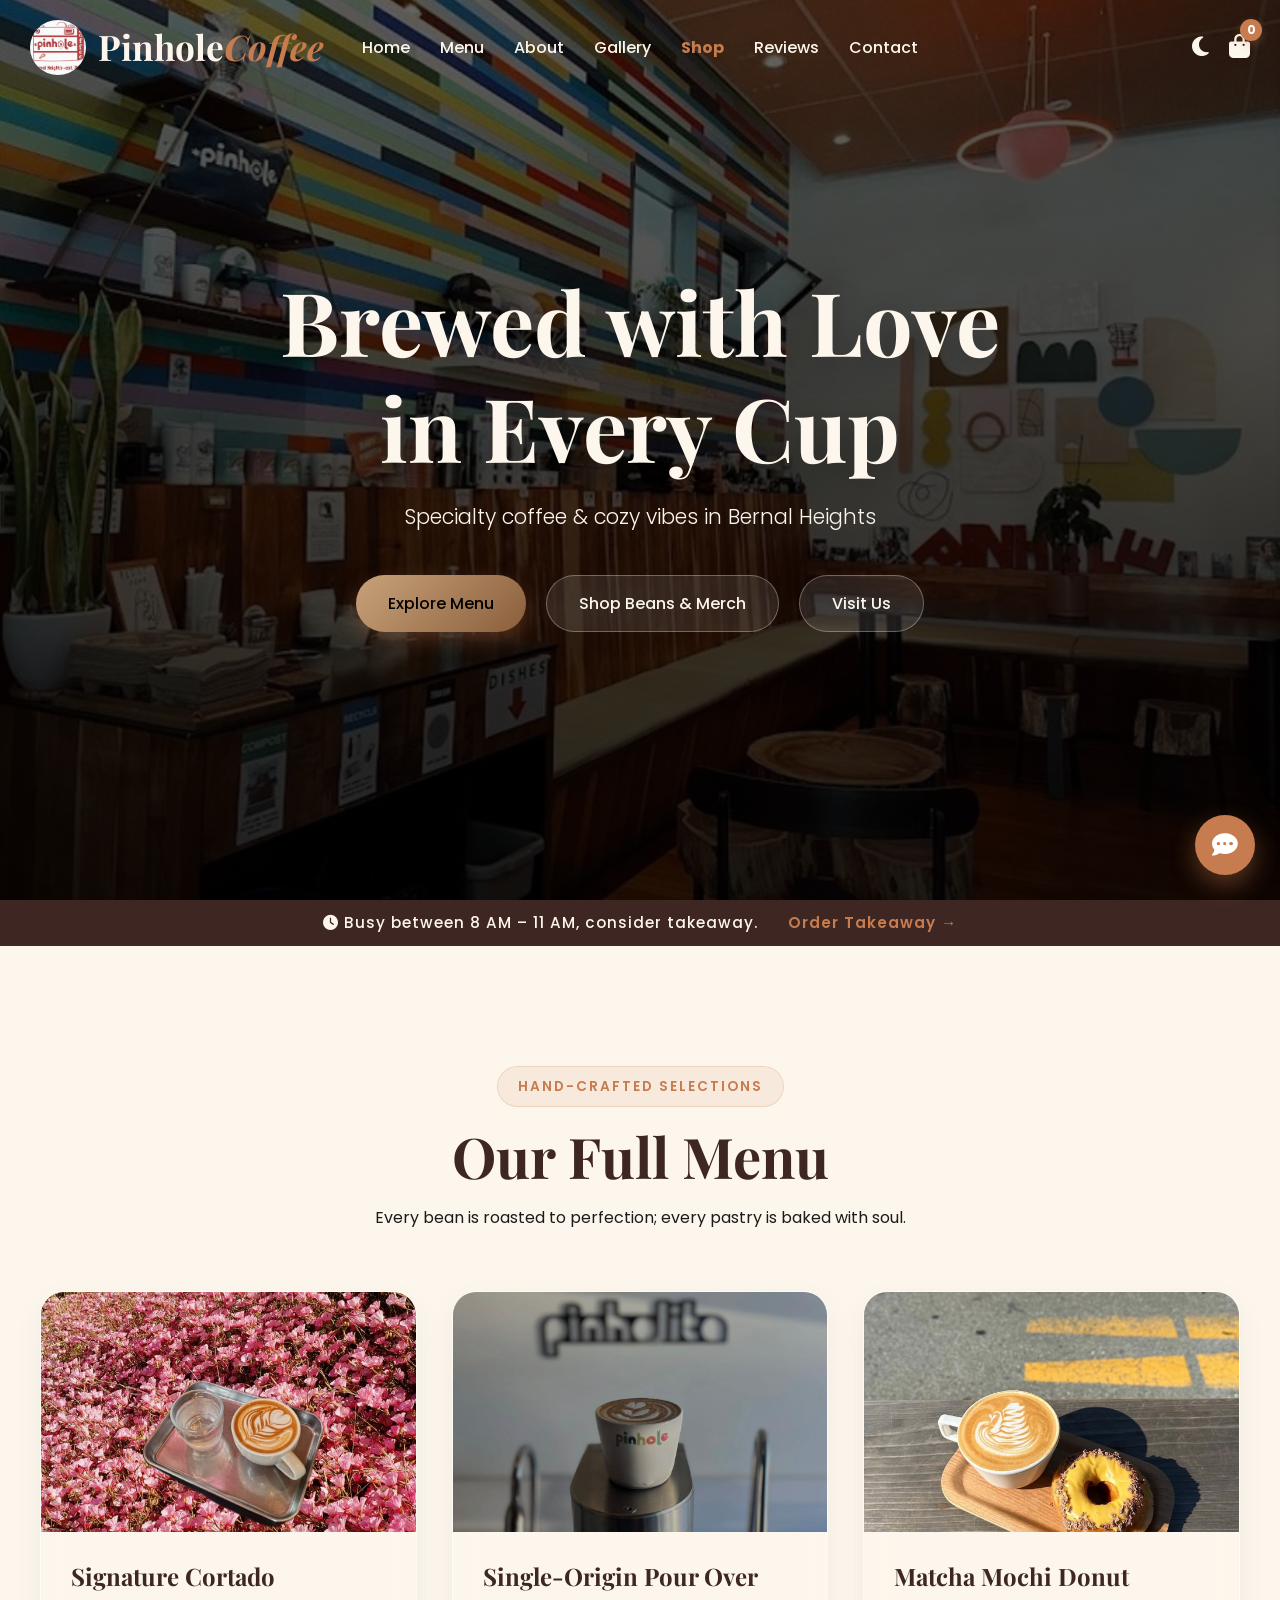
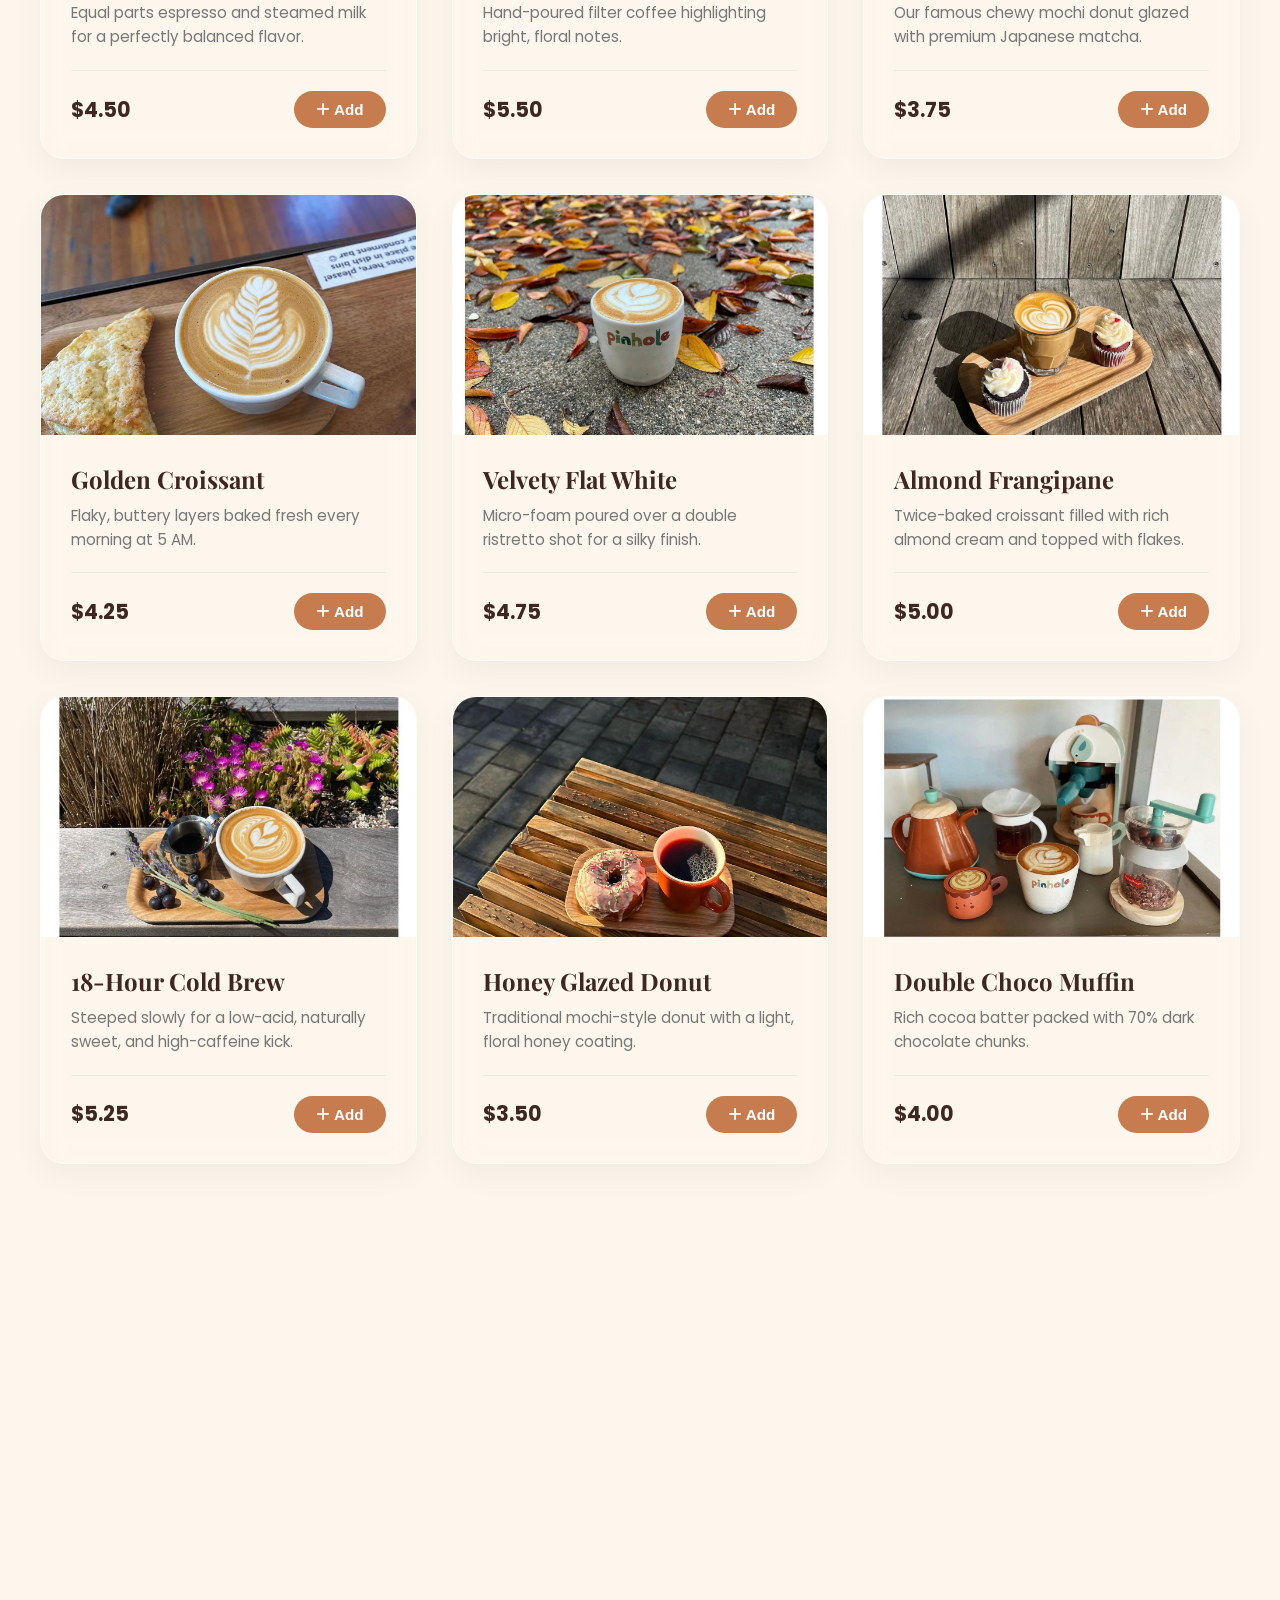
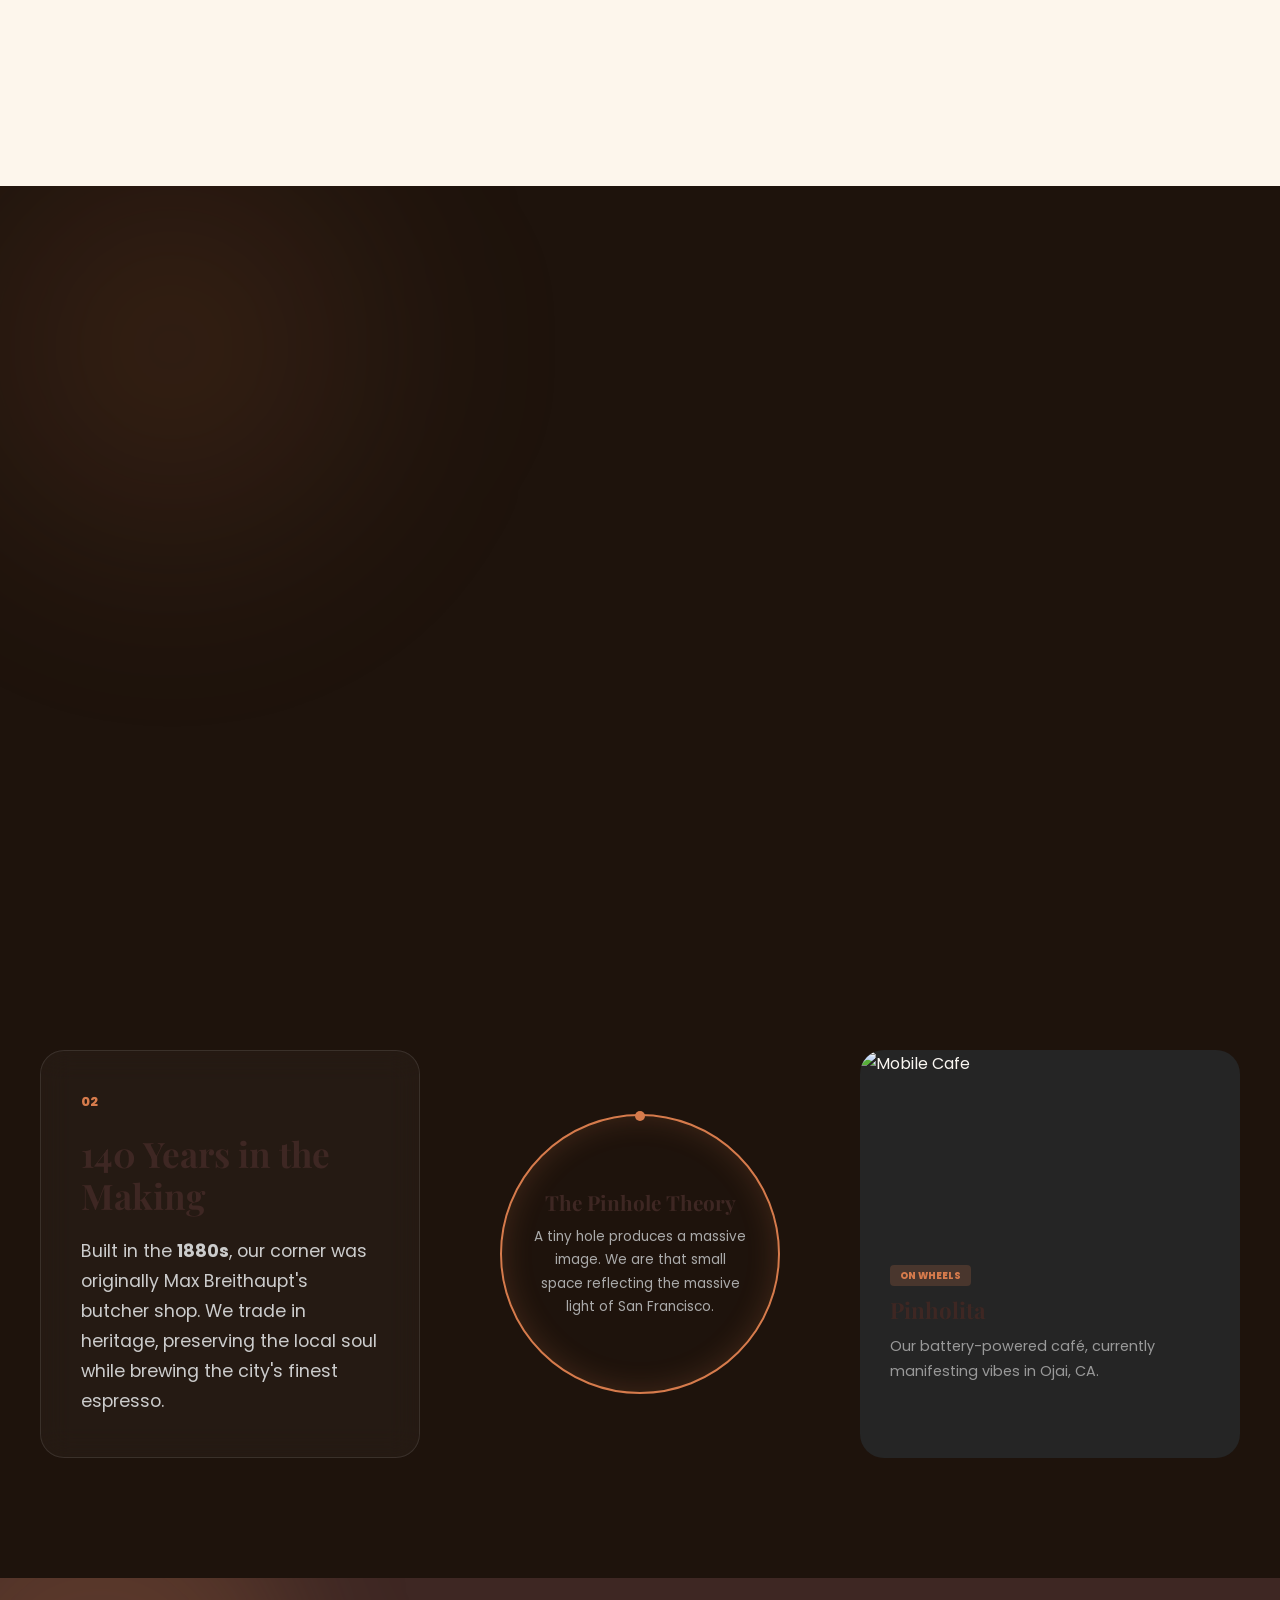
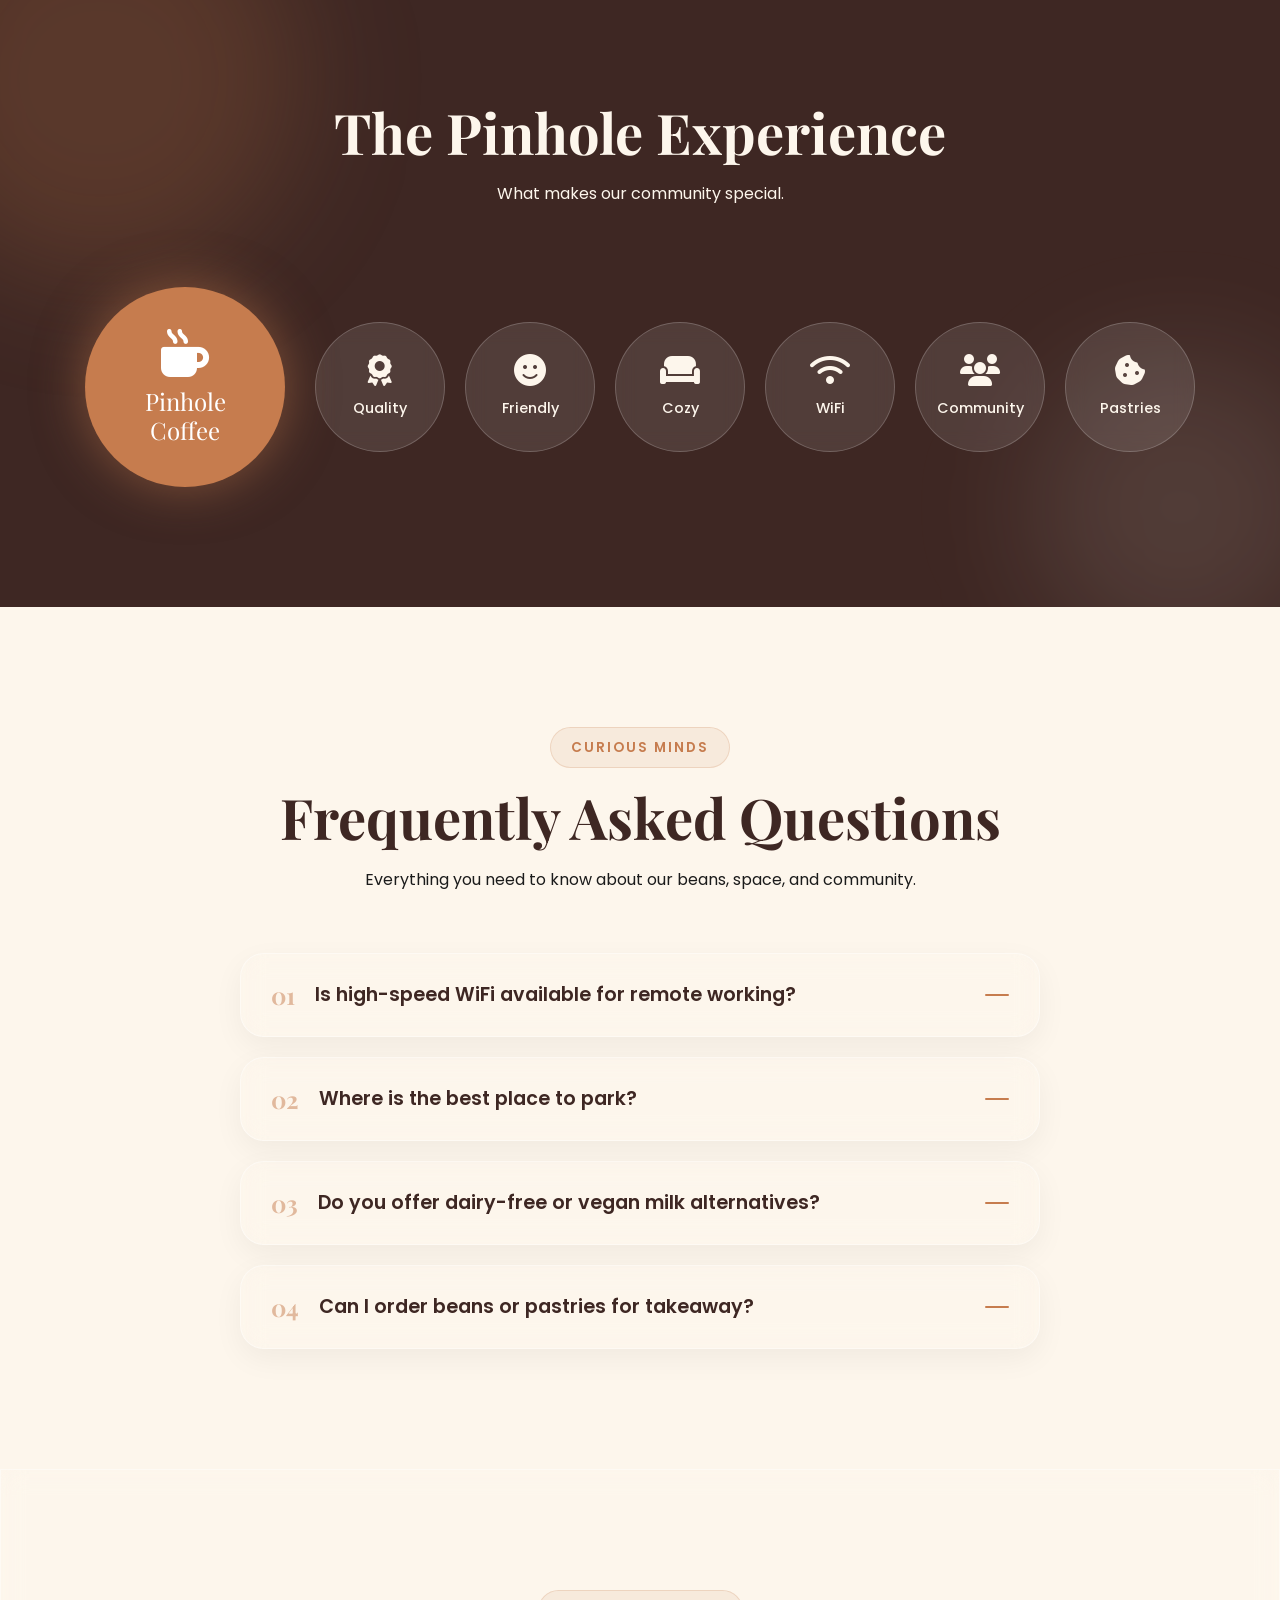
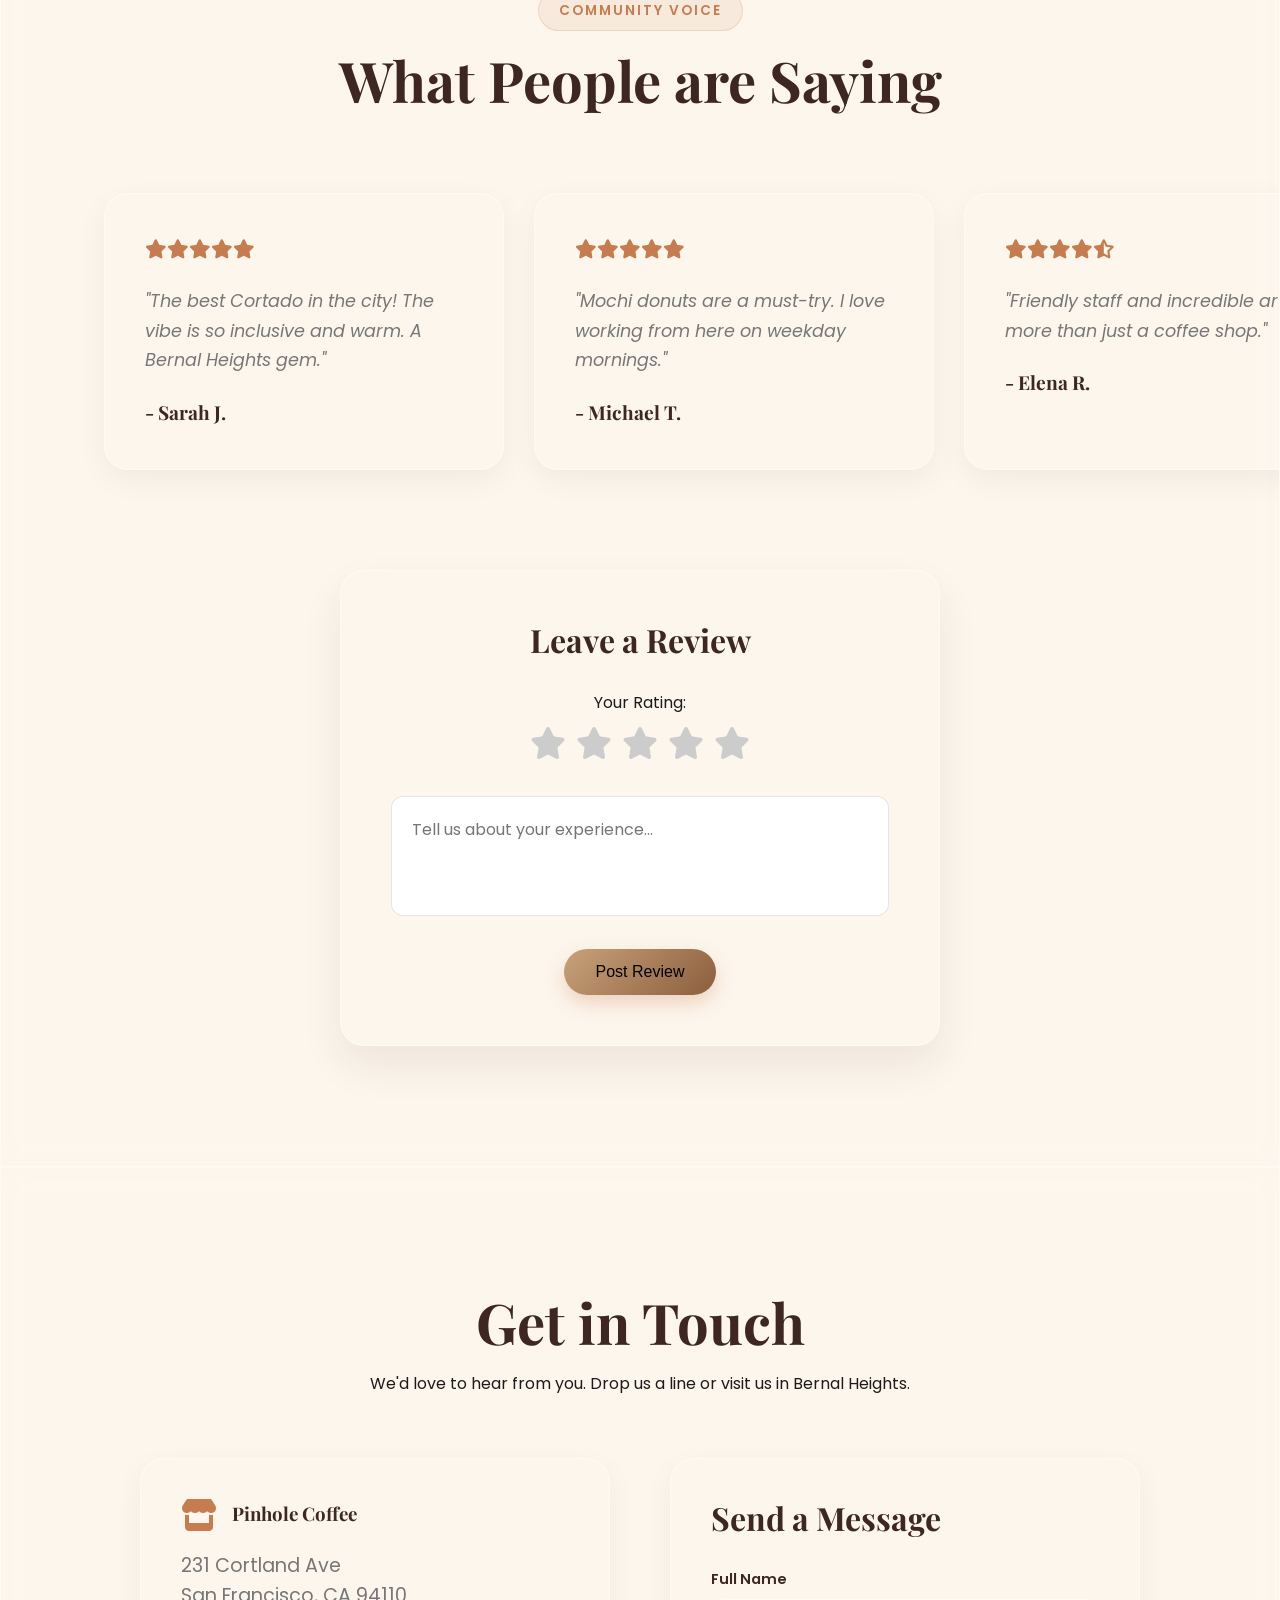
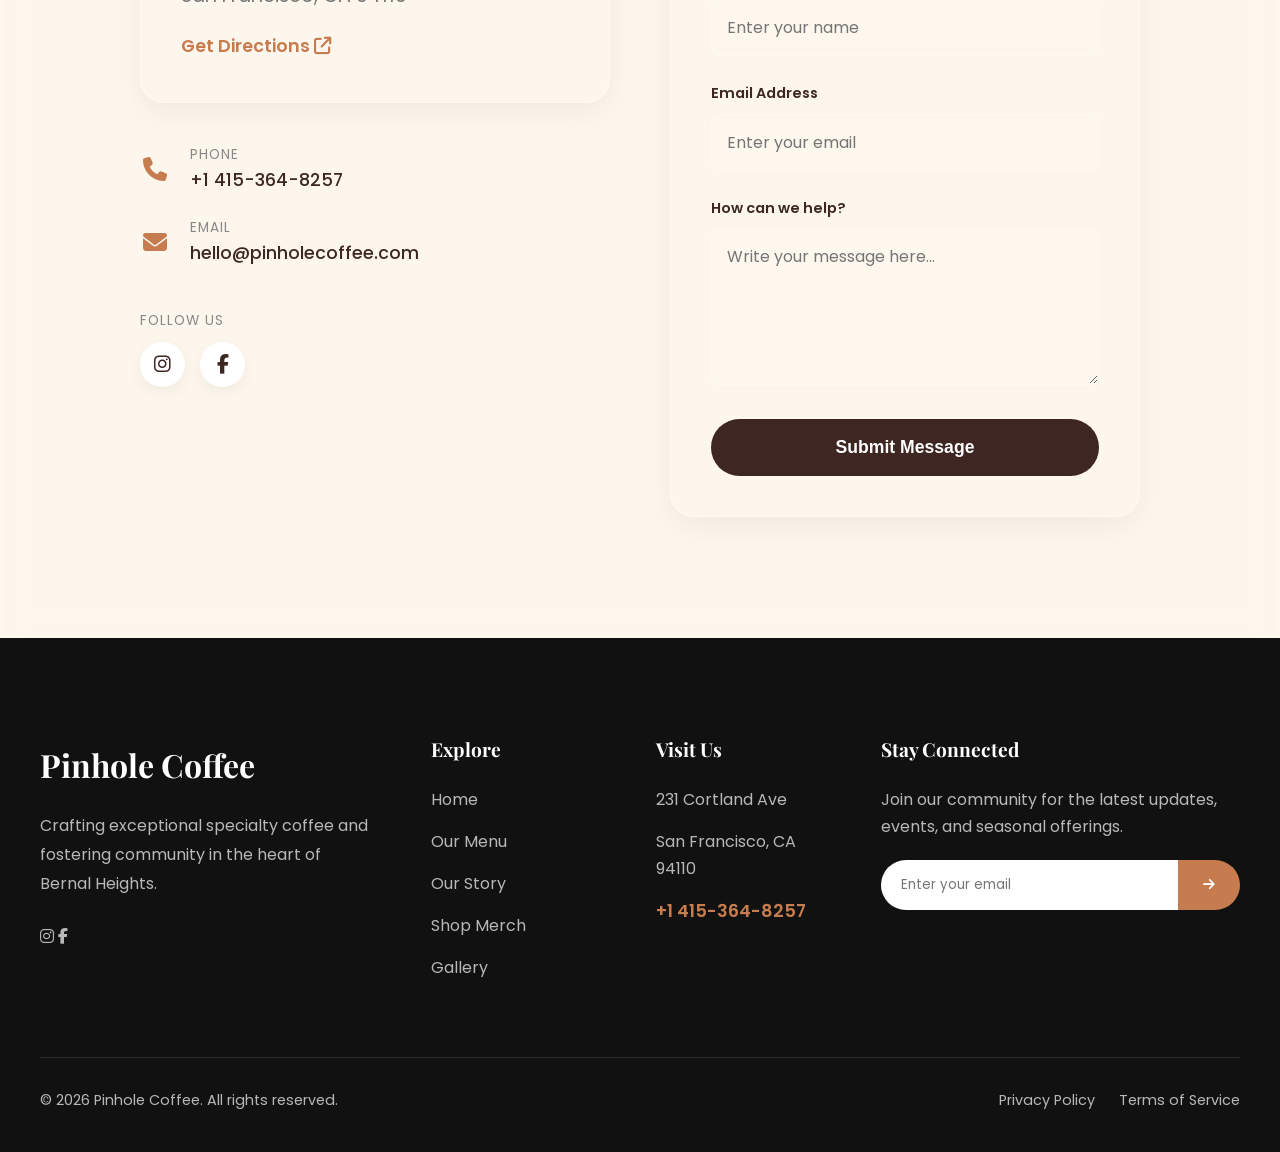
==== index.html @ 97d08556 "first commit" ====
<!DOCTYPE html>
<html lang="en">
<head>
    <meta charset="UTF-8">
    <meta name="viewport" content="width=device-width, initial-scale=1.0">
    <title>Pinhole Coffee | Premium Café Experience</title>
    <link rel="icon" type="image/png" href="images/logo.png">
    <head>
    <link rel="icon" type="image/jpeg" href="images/logo.jpeg">

    <link rel="apple-touch-icon" href="images/logo.jpeg">

    <link rel="icon" type="image/jpeg" sizes="32x32" href="images/logo.jpeg">
</head>
    
    <link href="https://fonts.googleapis.com/css2?family=Playfair+Display:wght@400;600;700&family=Poppins:wght@300;400;500;600&display=swap" rel="stylesheet">
    <link rel="stylesheet" href="https://cdnjs.cloudflare.com/ajax/libs/font-awesome/6.4.0/css/all.min.css">
    <link rel="stylesheet" href="style.css">
</head>
<body>

    <div id="cart-sidebar" class="cart-sidebar">
        <div class="cart-header">
            <h3>Your Order</h3>
            <button id="close-cart"><i class="fa-solid fa-xmark"></i></button>
        </div>
        <div id="cart-items" class="cart-items-container">
            <p class="empty-msg">Your bag is empty.</p>
        </div>
        <div class="cart-footer">
            <div class="cart-total">
                <span>Total:</span>
                <span id="cart-total-amount">$0.00</span>
            </div>
            <button class="btn btn-primary w-100">Checkout Now</button>
        </div>
    </div>
    <div id="cart-overlay" class="cart-overlay"></div>

    <header id="navbar">
        <div class="nav-container">
            <a href="index.html" class="logo">
                <img src="images/logo.jpeg"  class="nav-logo-img">
                Pinhole<span>Coffee</span>
            </a>
            
            <div class="nav-right">
                <nav class="nav-links">
    <a href="#home">Home</a>
    <a href="#menu">Menu</a>
    <a href="#about">About</a>
    <a href="gallery.html">Gallery</a>
    <a href="shop.html" style="color: var(--orange); font-weight: 700;">Shop</a> 
    <a href="#reviews">Reviews</a> 
    <a href="#contact">Contact</a>
</nav>
                <div class="nav-right">
                <button id="theme-toggle" class="theme-toggle" aria-label="Toggle Dark Mode">
                    <i class="fa-solid fa-moon"></i>
                </button>

                <div class="cart-wrapper" id="cart-trigger">
                    <i class="fa-solid fa-bag-shopping"></i>
                    <span class="cart-count">0</span>
                </div>

                <div class="hamburger">
                    <span></span><span></span><span></span>
                </div>
            </div>
        </div>
    </header>

    <section id="home" class="hero">
        <div class="hero-slideshow">
            <div class="hero-slide" style="background-image: url('images/interior\ 2.jpeg');"></div>
            <div class="hero-slide" style="background-image: url('images/interior\ 4.jpeg');"></div>
            <div class="hero-slide" style="background-image: url('images/interior\ 5.jpeg');"></div>
            
        </div>

        <div class="hero-overlay"></div>
        
        <div class="hero-content reveal">
            <h1>Brewed with Love in Every Cup</h1>
            <p>Specialty coffee & cozy vibes in Bernal Heights</p>
            <div class="hero-btns">
                <a href="#menu" class="btn btn-primary">Explore Menu</a>
                <a href="shop.html" class="btn btn-secondary">Shop Beans & Merch</a>
                <a href="#contact" class="btn btn-secondary">Visit Us</a>
            </div>
        </div>
    </section>

    <div class="peak-banner reveal">
        <p><i class="fa-solid fa-clock"></i> Busy between 8 AM – 11 AM, consider takeaway.</p>
        <a href="#contact" class="btn-text">Order Takeaway →</a>
    </div>

  <section id="menu" class="premium-menu-section bg-cream">
    <div class="container">
        
        <div class="menu-header reveal">
            <span class="menu-badge">Hand-Crafted Selections</span>
            <h2>Our Full Menu</h2>
            <p>Every bean is roasted to perfection; every pastry is baked with soul.</p>
        </div>

        <div class="menu-grid">
            
            <div class="menu-card reveal delay-1">
                <div class="menu-img-box">
                    <img src="images/coffee 1.jpeg" alt="Signature Cortado">
                </div>
                <div class="menu-card-content">
                    <div class="menu-info">
                        <h3>Signature Cortado</h3>
                        <p>Equal parts espresso and steamed milk for a perfectly balanced flavor.</p>
                    </div>
                    <div class="menu-action-row">
                        <span class="menu-price">$4.50</span>
                        <button class="btn-add-cart" onclick="updateCartCount()">
                            <i class="fa-solid fa-plus"></i> Add
                        </button>
                    </div>
                </div>
            </div>

            <div class="menu-card reveal delay-2">
                <div class="menu-img-box">
                    <img src="images/coffee 2.jpeg" alt="Pour Over">
                </div>
                <div class="menu-card-content">
                    <div class="menu-info">
                        <h3>Single-Origin Pour Over</h3>
                        <p>Hand-poured filter coffee highlighting bright, floral notes.</p>
                    </div>
                    <div class="menu-action-row">
                        <span class="menu-price">$5.50</span>
                        <button class="btn-add-cart" onclick="updateCartCount()">
                            <i class="fa-solid fa-plus"></i> Add
                        </button>
                    </div>
                </div>
            </div>

            <div class="menu-card reveal delay-3">
                <div class="menu-img-box">
                    <img src="images/donut 1.jpeg" alt="Matcha Mochi Donut">
                </div>
                <div class="menu-card-content">
                    <div class="menu-info">
                        <h3>Matcha Mochi Donut</h3>
                        <p>Our famous chewy mochi donut glazed with premium Japanese matcha.</p>
                    </div>
                    <div class="menu-action-row">
                        <span class="menu-price">$3.75</span>
                        <button class="btn-add-cart" onclick="updateCartCount()">
                            <i class="fa-solid fa-plus"></i> Add
                        </button>
                    </div>
                </div>
            </div>

            <div class="menu-card reveal delay-4">
                <div class="menu-img-box">
                    <img src="images/pestry 1.jpeg" alt="Butter Croissant">
                </div>
                <div class="menu-card-content">
                    <div class="menu-info">
                        <h3>Golden Croissant</h3>
                        <p>Flaky, buttery layers baked fresh every morning at 5 AM.</p>
                    </div>
                    <div class="menu-action-row">
                        <span class="menu-price">$4.25</span>
                        <button class="btn-add-cart" onclick="updateCartCount()">
                            <i class="fa-solid fa-plus"></i> Add
                        </button>
                    </div>
                </div>
            </div>

            <div class="menu-card reveal">
                <div class="menu-img-box">
                    <img src="images/coffee 4.jpeg" alt="Flat White">
                </div>
                <div class="menu-card-content">
                    <div class="menu-info">
                        <h3>Velvety Flat White</h3>
                        <p>Micro-foam poured over a double ristretto shot for a silky finish.</p>
                    </div>
                    <div class="menu-action-row">
                        <span class="menu-price">$4.75</span>
                        <button class="btn-add-cart" onclick="updateCartCount()">
                            <i class="fa-solid fa-plus"></i> Add
                        </button>
                    </div>
                </div>
            </div>

            <div class="menu-card reveal">
                <div class="menu-img-box">
                    <img src="images/pestry 3.jpeg" alt="Almond Croissant">
                </div>
                <div class="menu-card-content">
                    <div class="menu-info">
                        <h3>Almond Frangipane</h3>
                        <p>Twice-baked croissant filled with rich almond cream and topped with flakes.</p>
                    </div>
                    <div class="menu-action-row">
                        <span class="menu-price">$5.00</span>
                        <button class="btn-add-cart" onclick="updateCartCount()">
                            <i class="fa-solid fa-plus"></i> Add
                        </button>
                    </div>
                </div>
            </div>

            <div class="menu-card reveal">
                <div class="menu-img-box">
                    <img src="images/coffee 5.jpeg" alt="Cold Brew">
                </div>
                <div class="menu-card-content">
                    <div class="menu-info">
                        <h3>18-Hour Cold Brew</h3>
                        <p>Steeped slowly for a low-acid, naturally sweet, and high-caffeine kick.</p>
                    </div>
                    <div class="menu-action-row">
                        <span class="menu-price">$5.25</span>
                        <button class="btn-add-cart" onclick="updateCartCount()">
                            <i class="fa-solid fa-plus"></i> Add
                        </button>
                    </div>
                </div>
            </div>

            <div class="menu-card reveal">
                <div class="menu-img-box">
                    <img src="images/donut 2.jpeg" alt="Glazed Donut">
                </div>
                <div class="menu-card-content">
                    <div class="menu-info">
                        <h3>Honey Glazed Donut</h3>
                        <p>Traditional mochi-style donut with a light, floral honey coating.</p>
                    </div>
                    <div class="menu-action-row">
                        <span class="menu-price">$3.50</span>
                        <button class="btn-add-cart" onclick="updateCartCount()">
                            <i class="fa-solid fa-plus"></i> Add
                        </button>
                    </div>
                </div>
            </div>

            <div class="menu-card reveal">
                <div class="menu-img-box">
                    <img src="images/pestry 2.jpeg" alt="Chocolate Muffin">
                </div>
                <div class="menu-card-content">
                    <div class="menu-info">
                        <h3>Double Choco Muffin</h3>
                        <p>Rich cocoa batter packed with 70% dark chocolate chunks.</p>
                    </div>
                    <div class="menu-action-row">
                        <span class="menu-price">$4.00</span>
                        <button class="btn-add-cart" onclick="updateCartCount()">
                            <i class="fa-solid fa-plus"></i> Add
                        </button>
                    </div>
                </div>
            </div>

            <div class="menu-card reveal">
                <div class="menu-img-box">
                    <img src="images/coffee 6.jpeg" alt="Espresso Tonic">
                </div>
                <div class="menu-card-content">
                    <div class="menu-info">
                        <h3>Espresso Tonic</h3>
                        <p>A refreshing fizz of premium tonic water with a double shot of espresso.</p>
                    </div>
                    <div class="menu-action-row">
                        <span class="menu-price">$6.00</span>
                        <button class="btn-add-cart" onclick="updateCartCount()">
                            <i class="fa-solid fa-plus"></i> Add
                        </button>
                    </div>
                </div>
            </div>

            <div class="menu-card reveal">
                <div class="menu-img-box">
                    <img src="images/drink.jpeg" alt="Blueberry Scone">
                </div>
                <div class="menu-card-content">
                    <div class="menu-info">
                        <h3>Blueberry Lemon Scone</h3>
                        <p>Crumbly, buttery scone bursting with fresh blueberries and lemon zest.</p>
                    </div>
                    <div class="menu-action-row">
                        <span class="menu-price">$3.95</span>
                        <button class="btn-add-cart" onclick="updateCartCount()">
                            <i class="fa-solid fa-plus"></i> Add
                        </button>
                    </div>
                </div>
            </div>

            <div class="menu-card reveal">
                <div class="menu-img-box">
                    <img src="images/pestry 1.jpeg" alt="Afternoon Combo">
                </div>
                <div class="menu-card-content">
                    <div class="menu-info">
                        <h3>Bernal Vibe Combo</h3>
                        <p>A double espresso and a pastry of your choice. Best enjoyed in-store.</p>
                    </div>
                    <div class="menu-action-row">
                        <span class="menu-price">$8.50</span>
                        <button class="btn-add-cart" onclick="updateCartCount()">
                            <i class="fa-solid fa-plus"></i> Add
                        </button>
                    </div>
                </div>
            </div>

        </div>
    </div>
</section>

 <section id="about" class="aperture-mosaic">
    <div class="lens-flare"></div> <div class="container">
        <div class="mosaic-header reveal">
            <span class="aperture-tag">Focus: Bernal Heights</span>
            <h2 class="mosaic-title">Developing <br> <span class="italic-serif">The Vision</span></h2>
        </div>

        <div class="mosaic-grid">
            
            <div class="mosaic-item core-identity reveal">
                <div class="glass-card">
                    <span class="card-num">01</span>
                    <h3>Pillars of Pinhole</h3>
                    <p>We are a <strong>Women-owned, Asian-owned, and LGBTQ+ owned</strong> heartbeat. Our whimsical, cozy space is designed to be the "light source" for the community.</p>
                    <div class="identity-badges">
                        <span>Inclusive</span>
                        <span>Whimsical</span>
                        <span>Friendly</span>
                    </div>
                </div>
            </div>

            <div class="mosaic-item bean-visual reveal delay-1">
                <img src="https://images.unsplash.com/photo-1495474472287-4d71bcdd2085?auto=format&fit=crop&w=800&q=80" alt="Specialty Coffee">
                <div class="overlay-tag">Sourced from Linea Caffe</div>
            </div>

            <div class="mosaic-item history-block reveal delay-2">
                <div class="glass-card">
                    <span class="card-num">02</span>
                    <h3>140 Years in the Making</h3>
                    <p>Built in the <strong>1880s</strong>, our corner was originally Max Breithaupt's butcher shop. We trade in heritage, preserving the local soul while brewing the city's finest espresso.</p>
                </div>
            </div>

            <div class="mosaic-item metaphor-block reveal">
                <div class="lens-ring">
                    <div class="lens-text">
                        <h4>The Pinhole Theory</h4>
                        <p>A tiny hole produces a massive image. We are that small space reflecting the massive light of San Francisco.</p>
                    </div>
                </div>
            </div>

            <div class="mosaic-item mobile-highlight reveal">
                <div class="mobile-flex">
                    <div class="m-img">
                        <img src="https://images.unsplash.com/photo-1525193612562-0ec53b0e5d7c?auto=format&fit=crop&w=600&q=80" alt="Mobile Cafe">
                    </div>
                    <div class="m-text">
                        <span class="status-pill">On Wheels</span>
                        <h4>Pinholita</h4>
                        <p>Our battery-powered café, currently manifesting vibes in Ojai, CA.</p>
                    </div>
                </div>
            </div>

        </div> </div>
</section>

    <section id="features" class="bubble-features-section">
    
    <div class="bg-bubble b-1"></div>
    <div class="bg-bubble b-2"></div>
    <div class="bg-bubble b-3"></div>

    <div class="container relative-container">
        
        <div class="features-header reveal">
            <h2>The Pinhole Experience</h2>
            <p>What makes our community special.</p>
        </div>

        <div class="bubble-orbit-container reveal delay-1">
            
            <div class="core-bubble">
                <i class="fa-solid fa-mug-hot"></i>
                <span>Pinhole<br>Coffee</span>
            </div>

            <div class="orbit-track">
                
                <div class="feature-bubble fb-1">
                    <div class="bubble-content">
                        <i class="fa-solid fa-award"></i>
                        <span>Quality</span>
                    </div>
                </div>

                <div class="feature-bubble fb-2">
                    <div class="bubble-content">
                        <i class="fa-solid fa-face-smile"></i>
                        <span>Friendly</span>
                    </div>
                </div>

                <div class="feature-bubble fb-3">
                    <div class="bubble-content">
                        <i class="fa-solid fa-couch"></i>
                        <span>Cozy</span>
                    </div>
                </div>

                <div class="feature-bubble fb-4">
                    <div class="bubble-content">
                        <i class="fa-solid fa-wifi"></i>
                        <span>WiFi</span>
                    </div>
                </div>

                <div class="feature-bubble fb-5">
                    <div class="bubble-content">
                        <i class="fa-solid fa-users"></i>
                        <span>Community</span>
                    </div>
                </div>

                <div class="feature-bubble fb-6">
                    <div class="bubble-content">
                        <i class="fa-solid fa-cookie-bite"></i>
                        <span>Pastries</span>
                    </div>
                </div>

            </div>
        </div>
    </div>
</section>
    
    <section id="faq-premium" class="faq-premium-section">
    <div class="faq-background-glow"></div>
    
    <div class="container faq-container-inner">
        <div class="faq-header-wrapper reveal">
            <span class="faq-badge">Curious Minds</span>
            <h2 class="faq-main-title">Frequently Asked Questions</h2>
            <p class="faq-sub-desc">Everything you need to know about our beans, space, and community.</p>
        </div>

        <div class="faq-animated-grid">
            
            <div class="faq-interactive-card reveal delay-1">
                <button class="faq-trigger">
                    <div class="faq-trigger-content">
                        <span class="faq-number">01</span>
                        <h3 class="faq-question-text">Is high-speed WiFi available for remote working?</h3>
                    </div>
                    <div class="faq-toggle-icon">
                        <span class="line horizontal"></span>
                        <span class="line vertical"></span>
                    </div>
                </button>
                <div class="faq-expandable-content">
                    <div class="faq-content-inner">
                        <p>Absolutely. We provide lightning-fast, complimentary WiFi for all guests. Whether you're coding, designing, or just catching up on emails, our connection is stable and secure. Power outlets are also available under most banquette seats.</p>
                    </div>
                </div>
            </div>

            <div class="faq-interactive-card reveal delay-2">
                <button class="faq-trigger">
                    <div class="faq-trigger-content">
                        <span class="faq-number">02</span>
                        <h3 class="faq-question-text">Where is the best place to park?</h3>
                    </div>
                    <div class="faq-toggle-icon">
                        <span class="line horizontal"></span>
                        <span class="line vertical"></span>
                    </div>
                </button>
                <div class="faq-expandable-content">
                    <div class="faq-content-inner">
                        <p>Cortland Ave offers street parking, but it fills up quickly during our morning rush (8 AM - 10 AM). We highly recommend parking on the adjacent residential streets like Andover or Moultrie, just a short one-block stroll to our door.</p>
                    </div>
                </div>
            </div>

            <div class="faq-interactive-card reveal delay-3">
                <button class="faq-trigger">
                    <div class="faq-trigger-content">
                        <span class="faq-number">03</span>
                        <h3 class="faq-question-text">Do you offer dairy-free or vegan milk alternatives?</h3>
                    </div>
                    <div class="faq-toggle-icon">
                        <span class="line horizontal"></span>
                        <span class="line vertical"></span>
                    </div>
                </button>
                <div class="faq-expandable-content">
                    <div class="faq-content-inner">
                        <p>Yes! We carefully steam Oatly Barista Edition oat milk, Pacific Foods almond milk, and organic soy milk. We calibrate our espresso to pair perfectly with these alternatives so you never compromise on taste or texture.</p>
                    </div>
                </div>
            </div>

            <div class="faq-interactive-card reveal delay-4">
                <button class="faq-trigger">
                    <div class="faq-trigger-content">
                        <span class="faq-number">04</span>
                        <h3 class="faq-question-text">Can I order beans or pastries for takeaway?</h3>
                    </div>
                    <div class="faq-toggle-icon">
                        <span class="line horizontal"></span>
                        <span class="line vertical"></span>
                    </div>
                </button>
                <div class="faq-expandable-content">
                    <div class="faq-content-inner">
                        <p>You certainly can. All our Linea Caffe retail beans, fresh mochi doughnuts, and savory wraps are available for grab-and-go. You can order ahead via our website to skip the line entirely.</p>
                    </div>
                </div>
            </div>

        </div>
    </div>
</section>

<section id="reviews" class="reviews-section bg-cream">
        <div class="container">
            <div class="reviews-header reveal">
                <span class="menu-badge">Community Voice</span>
                <h2>What People are Saying</h2>
            </div>

            <div class="reviews-grid reveal delay-1">
                <div class="review-card">
                    <div class="stars"><i class="fa-solid fa-star"></i><i class="fa-solid fa-star"></i><i class="fa-solid fa-star"></i><i class="fa-solid fa-star"></i><i class="fa-solid fa-star"></i></div>
                    <p>"The best Cortado in the city! The vibe is so inclusive and warm. A Bernal Heights gem."</p>
                    <div class="reviewer">- Sarah J.</div>
                </div>
                <div class="review-card">
                    <div class="stars"><i class="fa-solid fa-star"></i><i class="fa-solid fa-star"></i><i class="fa-solid fa-star"></i><i class="fa-solid fa-star"></i><i class="fa-solid fa-star"></i></div>
                    <p>"Mochi donuts are a must-try. I love working from here on weekday mornings."</p>
                    <div class="reviewer">- Michael T.</div>
                </div>
                <div class="review-card">
                    <div class="stars"><i class="fa-solid fa-star"></i><i class="fa-solid fa-star"></i><i class="fa-solid fa-star"></i><i class="fa-solid fa-star"></i><i class="fa-solid fa-star-half-stroke"></i></div>
                    <p>"Friendly staff and incredible art. It's more than just a coffee shop."</p>
                    <div class="reviewer">- Elena R.</div>
                </div>
            </div>

            <div class="feedback-form-container reveal">
                <h3>Leave a Review</h3>
                <form id="reviewForm" class="feedback-form">
                    <div class="rating-input">
                        <span>Your Rating:</span>
                        <div class="star-rating">
                            <input type="radio" name="stars" id="s5" value="5"><label for="s5"><i class="fa-solid fa-star"></i></label>
                            <input type="radio" name="stars" id="s4" value="4"><label for="s4"><i class="fa-solid fa-star"></i></label>
                            <input type="radio" name="stars" id="s3" value="3"><label for="s3"><i class="fa-solid fa-star"></i></label>
                            <input type="radio" name="stars" id="s2" value="2"><label for="s2"><i class="fa-solid fa-star"></i></label>
                            <input type="radio" name="stars" id="s1" value="1"><label for="s1"><i class="fa-solid fa-star"></i></label>
                        </div>
                    </div>
                    <textarea placeholder="Tell us about your experience..." required></textarea>
                    <button type="submit" class="btn btn-primary">Post Review</button>
                </form>
            </div>
        </div>
    </section>

    <section id="contact" class="classic-contact-section">
    <div class="container">
        
        <div class="contact-header reveal">
            <h2>Get in Touch</h2>
            <p>We'd love to hear from you. Drop us a line or visit us in Bernal Heights.</p>
        </div>

        <div class="classic-contact-grid reveal delay-1">
            
            <div class="contact-info-column">
                
                <div class="location-card">
                    <div class="location-header">
                        <i class="fa-solid fa-store"></i>
                        <h3>Pinhole Coffee</h3>
                    </div>
                    <p class="address-text">231 Cortland Ave<br>San Francisco, CA 94110</p>
                    
                    <a href="https://maps.google.com/?q=231+Cortland+Ave,+San+Francisco,+CA+94110" target="_blank" rel="noopener noreferrer" class="btn-directions">
                        Get Directions <i class="fa-solid fa-arrow-up-right-from-square"></i>
                    </a>
                </div>

                <div class="direct-contact-details">
                    <div class="detail-row">
                        <i class="fa-solid fa-phone"></i>
                        <div>
                            <span class="detail-label">Phone</span>
                            <a href="tel:+14153648257" class="detail-value">+1 415-364-8257</a>
                        </div>
                    </div>
                    <div class="detail-row">
                        <i class="fa-solid fa-envelope"></i>
                        <div>
                            <span class="detail-label">Email</span>
                            <a href="mailto:hello@pinholecoffee.com" class="detail-value">hello@pinholecoffee.com</a>
                        </div>
                    </div>
                </div>

                <div class="classic-socials">
                    <span class="detail-label">Follow Us</span>
                    <div class="social-links-wrapper">
                        <a href="https://instagram.com" target="_blank" aria-label="Instagram"><i class="fa-brands fa-instagram"></i></a>
                        <a href="https://facebook.com" target="_blank" aria-label="Facebook"><i class="fa-brands fa-facebook-f"></i></a>
                    </div>
                </div>

            </div>

            <div class="contact-form-column">
                <div class="form-card">
                    <h3>Send a Message</h3>
                    <form id="classicForm" class="classic-form">
                        
                        <div class="input-wrapper">
                            <label for="c-name">Full Name</label>
                            <input type="text" id="c-name" required placeholder="Enter your name">
                        </div>
                        
                        <div class="input-wrapper">
                            <label for="c-email">Email Address</label>
                            <input type="email" id="c-email" required placeholder="Enter your email">
                        </div>
                        
                        <div class="input-wrapper">
                            <label for="c-message">How can we help?</label>
                            <textarea id="c-message" rows="5" required placeholder="Write your message here..."></textarea>
                        </div>
                        
                        <button type="submit" class="btn-submit-classic">
                            Submit Message
                        </button>
                    </form>
                </div>
            </div>

        </div>
    </div>
</section>

    <footer class="footer premium-footer">
    <div class="container">
        <div class="footer-top-grid">
            
            <div class="footer-brand">
                <a href="index.html" class="footer-logo">Pinhole Coffee</a>
                <p class="tagline">Crafting exceptional specialty coffee and fostering community in the heart of Bernal Heights.</p>
                <div class="footer-socials">
                    <a href="https://www.instagram.com/pinholecoffee" target="_blank" aria-label="Instagram"><i class="fa-brands fa-instagram"></i></a>
                    <a href="https://www.facebook.com/PinholeCoffee" target="_blank" aria-label="Facebook"><i class="fa-brands fa-facebook-f"></i></a>
                </div>
            </div>

            <div class="footer-nav">
    <h3>Explore</h3>
    <ul>
        <li><a href="index.html">Home</a></li>
        <li><a href="#menu">Our Menu</a></li>
        <li><a href="#about">Our Story</a></li>
        <li><a href="shop.html">Shop Merch</a></li>
        <li><a href="gallery.html">Gallery</a></li>
    </ul>
</div>

            <div class="footer-contact">
                <h3>Visit Us</h3>
                <ul>
                    <li>231 Cortland Ave</li>
                    <li>San Francisco, CA 94110</li>
                    <li class="highlight-contact">+1 415-364-8257</li>
                </ul>
            </div>

            <div class="footer-newsletter">
                <h3>Stay Connected</h3>
                <p>Join our community for the latest updates, events, and seasonal offerings.</p>
                <form class="newsletter-form">
                    <input type="email" placeholder="Enter your email" required>
                    <button type="submit" aria-label="Subscribe"><i class="fa-solid fa-arrow-right"></i></button>
                </form>
            </div>

        </div>

        <div class="footer-bottom">
            <p class="copyright">&copy; <span id="year"></span> Pinhole Coffee. All rights reserved.</p>
            <div class="legal-links">
                <a href="#">Privacy Policy</a>
                <a href="#">Terms of Service</a>
            </div>
        </div>
    </div>
</footer>

    <div id="lightbox" class="lightbox">
        <span class="lightbox-close">&times;</span>
        <img class="lightbox-content" id="lightbox-img">
    </div>

    <script src="script.js"></script>

    <button id="ai-chat-btn" class="ai-chat-btn pulse-anim">
    <i class="fa-solid fa-comment-dots"></i>
</button>

<div id="ai-chat-window" class="ai-chat-window hidden">
    <div class="chat-header">
        <div class="header-info">
            <img src="images/logo.jpeg" alt="Pinhole Logo" class="chat-logo">
            <div>
                <h4>Pinhole Barista</h4>
                <span class="status">Online & Brewing</span>
            </div>
        </div>
        <div class="header-btns">
            <button id="clear-chat-btn" title="Clear Chat"><i class="fa-solid fa-rotate-right"></i></button>
            <button id="close-chat"><i class="fa-solid fa-xmark"></i></button>
        </div>
    </div>

    <div id="chat-messages" class="chat-messages">
        <div class="wa-msg-row ai-row">
            <div class="wa-bubble ai-bubble">
                Hi! I'm your Pinhole Assistant. ☕ Ask me about our specialty beans, mochi donuts, or where to park!
            </div>
        </div>
    </div>

    <div class="chat-input-area">
        <button id="mic-btn" class="chat-tool-btn"><i class="fa-solid fa-microphone"></i></button>
        <input type="text" id="chat-input" placeholder="Ask about our menu...">
        <button id="send-btn" class="chat-tool-btn"><i class="fa-solid fa-paper-plane"></i></button>
    </div>
</div>
</body>
</html>
---- style.css ----
@import url('https://fonts.googleapis.com/css2?family=Dancing+Script:wght@600;700&display=swap');
/* ==========================================================================
   PINHOLE COFFEE - PREMIUM MASTER STYLESHEET
   ========================================================================== */

/* --- 1. CSS VARIABLES & GLOBAL STYLES --- */
:root {
    /* Color Palette */
    --coffee: #3E2723;
    --coffee-light: #5D4037;
    --cream: #FDF6EC;
    --beige: #EADBC8;
    --black: #1B1B1B;
    --orange: #C67C4E;
    --orange-glow: rgba(198, 124, 78, 0.3);
    
    /* Typography */
    --font-heading: 'Playfair Display', serif;
    --font-body: 'Poppins', sans-serif;
    
    /* UI Elements */
    --radius-pill: 50px;
    --radius-lg: 24px;
    --radius-md: 12px;
    --shadow-soft: 0 10px 30px rgba(0, 0, 0, 0.05);
    --shadow-premium: 0 20px 40px rgba(62, 39, 35, 0.08);
    --glass-bg: rgba(255, 255, 255, 0.85);
    --glass-border: rgba(255, 255, 255, 0.4);
    
    /* Animation Timing */
    --ease-out-expo: cubic-bezier(0.19, 1, 0.22, 1);
    --transition-smooth: all 0.4s var(--ease-out-expo);
}

/* Custom Scrollbar */
::-webkit-scrollbar { width: 8px; }
::-webkit-scrollbar-track { background: var(--beige); }
::-webkit-scrollbar-thumb { background: var(--coffee); border-radius: 10px; }
::-webkit-scrollbar-thumb:hover { background: var(--orange); }

* { margin: 0; padding: 0; box-sizing: border-box; }
html { scroll-behavior: smooth; }

body {
    font-family: var(--font-body);
    background-color: var(--cream);
    color: var(--black);
    line-height: 1.7;
    overflow-x: hidden;
    -webkit-font-smoothing: antialiased;
}

h1, h2, h3, h4, .logo {
    font-family: var(--font-heading);
    color: var(--coffee);
    line-height: 1.2;
}

a { text-decoration: none; color: inherit; }
ul { list-style: none; }
img { max-width: 100%; display: block; }

.container {
    max-width: 1250px;
    margin: 0 auto;
    padding: 0 25px;
    position: relative;
    z-index: 10;
}

.section { padding: 100px 0; }
.bg-cream { background-color: var(--cream); }
.w-100 { width: 100%; }

/* --- 2. BUTTONS & BADGES --- */
.btn {
    display: inline-flex;
    align-items: center;
    justify-content: center;
    gap: 10px;
    padding: 14px 32px;
    border-radius: var(--radius-pill);
    font-weight: 500;
    font-size: 1rem;
    cursor: pointer;
    transition: var(--transition-smooth);
    border: none;
}

.btn-primary {
    background-color: var(--orange);
    color: #fff;
    box-shadow: 0 8px 20px var(--orange-glow);
}

.btn-primary:hover {
    background-color: var(--coffee);
    transform: translateY(-3px);
    box-shadow: 0 12px 25px rgba(62, 39, 35, 0.2);
}

.btn-secondary {
    background-color: rgba(255,255,255,0.1);
    backdrop-filter: blur(10px);
    color: var(--cream);
    border: 1px solid rgba(255,255,255,0.3);
}

.btn-secondary:hover {
    background-color: var(--cream);
    color: var(--coffee);
    transform: translateY(-3px);
}

.menu-badge, .faq-badge {
    display: inline-block;
    background: rgba(198, 124, 78, 0.1);
    color: var(--orange);
    padding: 8px 20px;
    border-radius: 30px;
    font-size: 0.85rem;
    font-weight: 600;
    text-transform: uppercase;
    letter-spacing: 2px;
    margin-bottom: 15px;
    border: 1px solid rgba(198, 124, 78, 0.2);
}

/* --- 3. NAVBAR & LOGO --- */
header {
    position: fixed;
    top: 0;
    width: 100%;
    z-index: 1000;
    transition: var(--transition-smooth);
    padding: 20px 0;
}

header.scrolled {
    background: var(--glass-bg);
    backdrop-filter: blur(20px);
    -webkit-backdrop-filter: blur(20px);
    box-shadow: var(--shadow-soft);
    padding: 12px 0;
    border-bottom: 1px solid var(--glass-border);
}

.nav-container {
    display: flex;
    justify-content: space-between;
    align-items: center;
    max-width: 1300px;
    margin: 0 auto;
    padding: 0 30px;
    position: relative; /* REQUIRED: allows the links to center properly */
}

.logo {
    display: flex;
    align-items: center;
    font-size: 2.2rem; /* UPDATED: Increased size from 1.8rem */
    font-weight: 700;
    color: var(--cream);
    transition: var(--transition-smooth);
}

header.scrolled .logo { color: var(--coffee); }
.logo span { color: var(--orange); font-style: italic; }

.nav-logo-img {
    height: 55px; /* UPDATED: Increased size from 40px */
    width: auto;
    margin-right: 12px;
    border-radius: 50%;
}

.nav-right { display: flex; align-items: center; gap: 35px; }

/* UPDATED: Forces the links into the exact center of the screen */
.nav-links { 
    display: flex; 
    gap: 30px; 
    position: absolute;
    left: 50%;
    transform: translateX(-50%);
}

.nav-links a {
    color: var(--cream);
    font-weight: 500;
    font-size: 1rem; /* Slightly larger text for better readability */
    position: relative;
    padding: 5px 0;
    transition: var(--transition-smooth);
}

header.scrolled .nav-links a { color: var(--coffee); }

.nav-links a::after {
    content: '';
    position: absolute;
    bottom: 0; left: 0;
    width: 0%; height: 2px;
    background-color: var(--orange);
    transition: width 0.3s ease;
}

.nav-links a:hover::after, .nav-links a.active::after { width: 100%; }
.nav-links a:hover, .nav-links a.active { color: var(--orange) !important; }

/* Prevents the centered text from overlapping the logo on smaller screens */
@media (max-width: 950px) {
    .nav-links {
        position: static;
        transform: none;
    }
}

.cart-wrapper {
    position: relative;
    cursor: pointer;
    font-size: 1.5rem; /* Increased slightly to match larger logo */
    color: var(--cream);
    transition: var(--transition-smooth);
}

header.scrolled .cart-wrapper { color: var(--coffee); }
.cart-wrapper:hover { transform: scale(1.1); color: var(--orange); }

.cart-count {
    position: absolute;
    top: -8px; right: -12px;
    background: var(--orange);
    color: #fff;
    font-size: 0.75rem;
    font-weight: 700;
    width: 22px; height: 22px;
    border-radius: 50%;
    display: flex;
    align-items: center;
    justify-content: center;
    box-shadow: 0 4px 10px var(--orange-glow);
}

.hamburger { display: none; flex-direction: column; gap: 6px; cursor: pointer; }
.hamburger span { width: 25px; height: 2px; background-color: var(--cream); transition: 0.3s; }
header.scrolled .hamburger span { background-color: var(--coffee); }

/* --- 4. CART SIDEBAR --- */
.cart-sidebar {
    position: fixed;
    top: 0; right: -450px;
    width: 400px; max-width: 100vw;
    height: 100vh;
    background: #fff;
    z-index: 2001;
    box-shadow: -15px 0 40px rgba(0,0,0,0.15);
    display: flex;
    flex-direction: column;
    transition: right 0.5s var(--ease-out-expo);
}

.cart-sidebar.open { right: 0; }

.cart-header {
    padding: 30px;
    border-bottom: 1px solid rgba(0,0,0,0.05);
    display: flex;
    justify-content: space-between;
    align-items: center;
}

.cart-header h3 { margin: 0; font-size: 1.5rem; }

#close-cart {
    background: none; border: none;
    font-size: 1.5rem; color: var(--black);
    cursor: pointer; transition: transform 0.3s;
}
#close-cart:hover { color: var(--orange); transform: rotate(90deg); }

.cart-items-container {
    flex-grow: 1;
    padding: 30px;
    overflow-y: auto;
    display: flex;
    flex-direction: column;
    gap: 15px;
}

.cart-item {
    display: flex;
    justify-content: space-between;
    align-items: center;
    padding: 15px;
    background: var(--cream);
    border-radius: var(--radius-md);
    border: 1px solid rgba(0,0,0,0.03);
}

.cart-item h4 { font-family: var(--font-body); font-size: 1rem; margin-bottom: 5px; }
.cart-item p { color: var(--orange); font-weight: 600; margin: 0; }
.remove-item { background: none; border: none; color: #ff4d4d; cursor: pointer; font-size: 1.2rem; }

.cart-footer {
    padding: 30px;
    border-top: 1px solid rgba(0,0,0,0.05);
    background: #fff;
}

.cart-total {
    display: flex; justify-content: space-between;
    font-family: var(--font-heading);
    font-size: 1.5rem; color: var(--coffee);
    margin-bottom: 20px; font-weight: 700;
}

.cart-overlay {
    position: fixed; inset: 0;
    background: rgba(27, 27, 27, 0.6);
    backdrop-filter: blur(5px);
    z-index: 2000;
    opacity: 0; visibility: hidden;
    transition: all 0.4s ease;
}
.cart-overlay.show { opacity: 1; visibility: visible; }

/* --- 5. HERO SECTION --- */
.hero {
    height: 100vh;
    background: url('images/interior 1.jpeg') center/cover no-repeat;
    background-attachment: fixed;
    display: flex; align-items: center; justify-content: center;
    text-align: center; position: relative;
}

.hero-overlay {
    position: absolute; inset: 0;
    background: linear-gradient(to bottom, rgba(62, 39, 35, 0.7), rgba(27, 27, 27, 0.5));
}

.hero-content {
    position: relative; z-index: 1;
    color: var(--cream);
    max-width: 800px; padding: 0 20px;
}

.hero h1 { font-size: clamp(3rem, 8vw, 5.5rem); color: var(--cream); margin-bottom: 20px; text-shadow: 0 10px 30px rgba(0,0,0,0.3); }
.hero p { font-size: 1.3rem; margin-bottom: 40px; font-weight: 300; }
.hero-btns { display: flex; gap: 20px; justify-content: center; }

/* Automated Marquee Banner */
.peak-banner {
    background: var(--coffee);
    color: var(--cream);
    padding: 15px 0;
    overflow: hidden;
    white-space: nowrap;
    display: flex;
    justify-content: center;
    font-size: 0.95rem;
    font-weight: 500;
    letter-spacing: 1px;
}

.btn-text { color: var(--orange); font-weight: 600; margin-left: 15px; }

/* --- 6. MENU SECTION --- */
.premium-menu-section { padding: 120px 0; }
.menu-header { text-align: center; margin-bottom: 60px; }
.menu-header h2 { font-size: 3.5rem; margin-bottom: 15px; }

.menu-grid {
    display: grid;
    grid-template-columns: repeat(auto-fill, minmax(320px, 1fr));
    gap: 35px;
}

.menu-card {
    background: #fff;
    border-radius: var(--radius-lg);
    overflow: hidden;
    box-shadow: var(--shadow-soft);
    transition: var(--transition-smooth);
    border: 1px solid rgba(0,0,0,0.02);
    display: flex; flex-direction: column;
}

.menu-card:hover {
    transform: translateY(-10px);
    box-shadow: var(--shadow-premium);
}

.menu-img-box { width: 100%; height: 240px; overflow: hidden; position: relative; }
.menu-img-box img { width: 100%; height: 100%; object-fit: cover; transition: transform 0.8s ease; }
.menu-card:hover .menu-img-box img { transform: scale(1.1); }

.menu-card-content { padding: 30px; display: flex; flex-direction: column; flex-grow: 1; justify-content: space-between; }
.menu-info h3 { font-size: 1.5rem; margin-bottom: 10px; }
.menu-info p { color: #666; font-size: 0.95rem; line-height: 1.6; margin-bottom: 20px; }

.menu-action-row {
    display: flex; justify-content: space-between; align-items: center;
    padding-top: 20px; border-top: 1px solid rgba(0,0,0,0.05);
}

.menu-price { font-size: 1.3rem; font-weight: 700; color: var(--coffee); }
.btn-add-cart {
    background: var(--orange); color: #fff;
    border: none; padding: 10px 22px;
    border-radius: 30px; font-weight: 600; font-size: 0.95rem;
    cursor: pointer; transition: all 0.3s ease;
}
.btn-add-cart:hover { background: var(--coffee); transform: scale(1.05); }

/* ==========================================================================
   APERTURE MOSAIC UI - 2026 EDITION
   ========================================================================== */
:root {
    --espresso: #1E130C;
    --amber: #D67B4C;
    --bone: #FAF7F2;
    --glass-bg: rgba(255, 255, 255, 0.03);
}

.aperture-mosaic {
    background: var(--espresso);
    color: var(--bone);
    padding: 120px 0;
    position: relative;
    overflow: hidden;
}

.lens-flare {
    position: absolute;
    top: -10%; left: -10%;
    width: 600px; height: 600px;
    background: radial-gradient(circle, rgba(214, 123, 76, 0.15) 0%, transparent 70%);
    filter: blur(80px);
    pointer-events: none;
}

/* Header Typography */
.mosaic-header { margin-bottom: 80px; }
.aperture-tag { color: var(--amber); text-transform: uppercase; letter-spacing: 5px; font-weight: 700; font-size: 0.8rem; }
.mosaic-title { font-family: 'Playfair Display', serif; font-size: clamp(3rem, 10vw, 6rem); line-height: 1; margin-top: 15px; }
.italic-serif { font-style: italic; font-weight: 400; color: transparent; -webkit-text-stroke: 1px var(--bone); }

/* The Mosaic Grid */
.mosaic-grid {
    display: grid;
    grid-template-columns: repeat(12, 1fr);
    grid-template-rows: repeat(2, auto);
    gap: 30px;
}

/* Glass Card Logic */
.glass-card {
    background: var(--glass-bg);
    backdrop-filter: blur(15px);
    border: 1px solid rgba(255,255,255,0.1);
    padding: 40px;
    border-radius: 24px;
    height: 100%;
    transition: 0.4s;
}

.glass-card:hover { border-color: var(--amber); background: rgba(255,255,255,0.05); }
.card-num { font-size: 0.8rem; color: var(--amber); font-weight: 800; display: block; margin-bottom: 20px; }
.glass-card h3 { font-family: 'Playfair Display'; font-size: 2.2rem; margin-bottom: 20px; }
.glass-card p { color: #ccc; line-height: 1.7; font-size: 1.1rem; }

/* Item Placements */
.core-identity { grid-column: 1 / 7; }
.bean-visual { grid-column: 7 / 13; position: relative; border-radius: 24px; overflow: hidden; height: 400px; }
.bean-visual img { width: 100%; height: 100%; object-fit: cover; }
.overlay-tag { position: absolute; bottom: 20px; left: 20px; background: var(--amber); color: white; padding: 5px 15px; border-radius: 5px; font-size: 0.7rem; font-weight: 700; }

.history-block { grid-column: 1 / 5; }
.metaphor-block { grid-column: 5 / 9; display: flex; align-items: center; justify-content: center; }
.mobile-highlight { grid-column: 9 / 13; }

/* The Lens Metaphor Ring */
.lens-ring {
    width: 280px; height: 280px;
    border: 2px solid var(--amber);
    border-radius: 50%;
    display: flex; align-items: center; justify-content: center;
    padding: 30px; text-align: center;
    position: relative;
    box-shadow: inset 0 0 30px rgba(214, 123, 76, 0.2);
}

.lens-ring::before { content: ''; position: absolute; width: 10px; height: 10px; background: var(--amber); border-radius: 50%; top: -5px; }

.lens-text h4 { font-family: 'Playfair Display'; margin-bottom: 10px; font-size: 1.3rem; }
.lens-text p { font-size: 0.85rem; color: #aaa; }

/* Mobile Card Flex */
.mobile-flex { background: #252525; border-radius: 24px; overflow: hidden; height: 100%; }
.m-img { height: 180px; }
.m-img img { width: 100%; height: 100%; object-fit: cover; }
.m-text { padding: 30px; }
.status-pill { background: rgba(214, 123, 76, 0.2); color: var(--amber); padding: 4px 10px; border-radius: 4px; font-size: 0.6rem; font-weight: 800; text-transform: uppercase; }
.m-text h4 { margin: 10px 0; font-size: 1.4rem; font-family: 'Playfair Display'; }
.m-text p { font-size: 0.9rem; color: #999; }

/* Responsive */
@media (max-width: 1100px) {
    .mosaic-grid { grid-template-columns: 1fr 1fr; }
    .core-identity, .bean-visual, .history-block, .metaphor-block, .mobile-highlight { grid-column: span 2; }
}

@media (max-width: 600px) {
    .mosaic-grid { grid-template-columns: 1fr; }
    .core-identity, .bean-visual, .history-block, .metaphor-block, .mobile-highlight { grid-column: span 1; }
    .mosaic-title { font-size: 3rem; }
}

/* --- 8. REVIEWS (AUTOMATIC HORIZONTAL MARQUEE) --- */
.reviews-section {
    padding: 120px 0;
    overflow: hidden; /* Important for horizontal scrolling */
    background: #fff;
}
.reviews-header { text-align: center; margin-bottom: 60px; }
.reviews-header h2 { font-size: 3.5rem; }

/* The Automatic Scrolling Track */
.reviews-grid {
    display: flex;
    gap: 30px;
    width: max-content;
    animation: autoScrollHorizontal 25s linear infinite;
    padding: 20px 5vw;
}

/* Pause scroll on hover so users can read */
.reviews-grid:hover { animation-play-state: paused; }

.review-card {
    width: 400px; /* Fixed width for horizontal scrolling */
    background: var(--cream);
    padding: 40px;
    border-radius: var(--radius-lg);
    box-shadow: var(--shadow-soft);
    border: 1px solid rgba(0,0,0,0.03);
    flex-shrink: 0;
}

.review-card .stars { color: var(--orange); margin-bottom: 20px; font-size: 1.2rem; }
.review-card p { font-size: 1.1rem; font-style: italic; color: #444; line-height: 1.7; }
.reviewer { font-weight: 700; color: var(--coffee); margin-top: 20px; font-family: var(--font-heading); font-size: 1.2rem; }

@keyframes autoScrollHorizontal {
    0% { transform: translateX(0); }
    /* Bounces back and forth to prevent breaking if not enough items */
    50% { transform: translateX(-30%); } 
    100% { transform: translateX(0); }
}

/* Feedback Form */
.feedback-form-container {
    max-width: 600px; margin: 80px auto 0;
    background: var(--cream); padding: 50px;
    border-radius: var(--radius-lg);
    box-shadow: var(--shadow-premium);
    text-align: center;
}
.feedback-form-container h3 { font-size: 2rem; margin-bottom: 30px; }
.star-rating { display: flex; flex-direction: row-reverse; justify-content: center; gap: 10px; margin-bottom: 25px; }
.star-rating input { display: none; }
.star-rating label { font-size: 2rem; color: #ccc; cursor: pointer; transition: 0.2s; }
.star-rating input:checked ~ label, .star-rating label:hover, .star-rating label:hover ~ label { color: var(--orange); }
.feedback-form textarea { width: 100%; border: 1px solid rgba(0,0,0,0.1); padding: 20px; border-radius: var(--radius-md); height: 120px; margin-bottom: 25px; font-family: var(--font-body); font-size: 1rem; resize: none; }

/* --- 9. BUBBLE FEATURES --- */
.bubble-features-section {
    padding: 120px 0; position: relative; background: var(--coffee); overflow: hidden;
}
.features-header { text-align: center; color: var(--cream); margin-bottom: 80px; position: relative; z-index: 10;}
.features-header h2 { color: var(--cream); font-size: 3.5rem; margin-bottom: 15px; }

.bg-bubble { position: absolute; border-radius: 50%; filter: blur(60px); z-index: 0; animation: floatSlow 20s infinite alternate; }
.b-1 { width: 400px; height: 400px; background: rgba(198, 124, 78, 0.2); top: -100px; left: -100px; }
.b-2 { width: 300px; height: 300px; background: rgba(253, 246, 236, 0.1); bottom: -50px; right: -50px; animation-delay: -5s; }

.bubble-orbit-container {
    display: flex; justify-content: center; align-items: center; flex-wrap: wrap; gap: 30px; position: relative; z-index: 10;
}

.core-bubble {
    width: 200px; height: 200px;
    background: var(--orange); border-radius: 50%;
    display: flex; flex-direction: column; justify-content: center; align-items: center;
    color: white; font-family: var(--font-heading); font-size: 1.5rem; text-align: center;
    box-shadow: 0 0 50px rgba(198, 124, 78, 0.5); z-index: 2; line-height: 1.2;
}
.core-bubble i { font-size: 3rem; margin-bottom: 10px; }

.orbit-track { display: flex; flex-wrap: wrap; justify-content: center; gap: 20px; }

.feature-bubble {
    width: 130px; height: 130px;
    background: rgba(255,255,255,0.1); backdrop-filter: blur(10px);
    border-radius: 50%; border: 1px solid rgba(255,255,255,0.2);
    display: flex; justify-content: center; align-items: center;
    color: var(--cream); transition: var(--transition-smooth); cursor: pointer;
    animation: floatSlow 6s infinite alternate ease-in-out;
}

.feature-bubble:nth-child(even) { animation-delay: -2s; animation-duration: 7s; }
.feature-bubble:hover { transform: scale(1.1) translateY(-10px); background: var(--cream); color: var(--coffee); }
.bubble-content { text-align: center; }
.bubble-content i { font-size: 2rem; margin-bottom: 8px; display: block; }
.bubble-content span { font-size: 0.9rem; font-weight: 500; }

@keyframes floatSlow { 0% { transform: translateY(0); } 100% { transform: translateY(-20px); } }

/* --- 10. FAQ SECTION --- */
.faq-premium-section { padding: 120px 0; background: var(--cream); position: relative; }
.faq-header-wrapper { text-align: center; margin-bottom: 60px; }
.faq-main-title { font-size: 3.5rem; margin-bottom: 15px; }

.faq-animated-grid { max-width: 800px; margin: 0 auto; display: flex; flex-direction: column; gap: 20px; }

.faq-interactive-card {
    background: #fff; border-radius: var(--radius-lg);
    box-shadow: var(--shadow-soft); overflow: hidden;
    border: 1px solid rgba(0,0,0,0.02);
}

.faq-trigger {
    width: 100%; text-align: left; background: none; border: none;
    padding: 25px 30px; display: flex; justify-content: space-between; align-items: center;
    cursor: pointer;
}

.faq-trigger-content { display: flex; align-items: center; gap: 20px; }
.faq-number { font-family: var(--font-heading); color: var(--orange); font-size: 1.5rem; font-weight: 700; opacity: 0.5; }
.faq-question-text { font-family: var(--font-body); font-size: 1.2rem; color: var(--coffee); margin: 0; font-weight: 600; }

/* Interactive Plus/Minus Icon */
.faq-toggle-icon { width: 24px; height: 24px; position: relative; }
.line { position: absolute; background: var(--orange); border-radius: 2px; transition: transform 0.4s ease; }
.line.horizontal { width: 100%; height: 2px; top: 11px; left: 0; }
.line.vertical { width: 2px; height: 100%; top: 0; left: 11px; }

/* Active States applied via JS */
.faq-interactive-card.active .line.vertical { transform: rotate(90deg); opacity: 0; }
.faq-expandable-content { max-height: 0; overflow: hidden; transition: max-height 0.5s ease; }
.faq-content-inner { padding: 0 30px 30px 75px; color: #555; line-height: 1.7; font-size: 1.05rem; }

/* --- 11. CONTACT SECTION --- */
.classic-contact-section { padding: 120px 0; background: #fff; }
.contact-header { text-align: center; margin-bottom: 60px; }
.contact-header h2 { font-size: 3.5rem; margin-bottom: 15px; }

.classic-contact-grid {
    display: grid; grid-template-columns: 1fr 1fr; gap: 60px; max-width: 1000px; margin: 0 auto;
}

.location-card, .form-card {
    background: var(--cream); padding: 40px; border-radius: var(--radius-lg); box-shadow: var(--shadow-soft);
}

.location-header { display: flex; align-items: center; gap: 15px; margin-bottom: 20px; }
.location-header i { font-size: 2rem; color: var(--orange); }
.address-text { font-size: 1.2rem; color: #555; margin-bottom: 20px; line-height: 1.6; }

.btn-directions {
    display: inline-block; color: var(--orange); font-weight: 600; font-size: 1.1rem; transition: 0.3s;
}
.btn-directions:hover { transform: translateX(5px); }

.direct-contact-details { margin: 40px 0; display: flex; flex-direction: column; gap: 20px; }
.detail-row { display: flex; align-items: center; gap: 20px; }
.detail-row i { font-size: 1.5rem; color: var(--orange); width: 30px; text-align: center; }
.detail-label { display: block; font-size: 0.85rem; color: #888; text-transform: uppercase; letter-spacing: 1px; }
.detail-value { font-size: 1.1rem; color: var(--coffee); font-weight: 500; transition: 0.3s; }
.detail-value:hover { color: var(--orange); }

.social-links-wrapper { display: flex; gap: 15px; margin-top: 10px; }
.social-links-wrapper a {
    width: 45px; height: 45px; background: #fff; border-radius: 50%;
    display: flex; align-items: center; justify-content: center;
    color: var(--coffee); font-size: 1.2rem; transition: 0.3s; box-shadow: 0 5px 15px rgba(0,0,0,0.05);
}
.social-links-wrapper a:hover { background: var(--orange); color: #fff; transform: translateY(-3px); }

.form-card h3 { font-size: 2rem; margin-bottom: 30px; }
.input-wrapper { margin-bottom: 25px; }
.input-wrapper label { display: block; font-size: 0.9rem; font-weight: 600; color: var(--coffee); margin-bottom: 8px; }
.input-wrapper input, .input-wrapper textarea {
    width: 100%; padding: 15px; border: 1px solid rgba(0,0,0,0.1); border-radius: var(--radius-md);
    font-family: var(--font-body); font-size: 1rem; transition: 0.3s; background: #fff;
}
.input-wrapper input:focus, .input-wrapper textarea:focus { outline: none; border-color: var(--orange); box-shadow: 0 0 0 3px var(--orange-glow); }
.btn-submit-classic {
    width: 100%; background: var(--coffee); color: #fff; border: none; padding: 18px;
    border-radius: var(--radius-pill); font-size: 1.1rem; font-weight: 600; cursor: pointer; transition: 0.3s;
}
.btn-submit-classic:hover { background: var(--orange); transform: translateY(-3px); box-shadow: 0 10px 20px var(--orange-glow); }

/* --- 12. PREMIUM FOOTER --- */
.premium-footer { background: #111; color: rgba(255,255,255,0.7); padding: 100px 0 40px; }
.footer-top-grid { display: grid; grid-template-columns: 2fr 1fr 1fr 1.5fr; gap: 60px; margin-bottom: 60px; }

.footer-logo { display: flex; align-items: center; font-family: var(--font-heading); font-size: 2rem; color: #fff; font-weight: 700; margin-bottom: 20px; }
.tagline { margin-bottom: 25px; line-height: 1.8; }
.footer-nav h3, .footer-contact h3, .footer-newsletter h3 { color: #fff; font-size: 1.2rem; margin-bottom: 25px; font-family: var(--font-heading); }

.footer-nav ul li, .footer-contact ul li { margin-bottom: 15px; }
.footer-nav a { transition: 0.3s; }
.footer-nav a:hover { color: var(--orange); padding-left: 5px; }
.highlight-contact { color: var(--orange); font-weight: 600; font-size: 1.1rem; margin-top: 10px; display: block; }

.newsletter-form { display: flex; margin-top: 20px; }
.newsletter-form input { flex-grow: 1; padding: 15px 20px; border: none; border-radius: 30px 0 0 30px; outline: none; font-family: var(--font-body); }
.newsletter-form button { background: var(--orange); border: none; padding: 0 25px; border-radius: 0 30px 30px 0; color: #fff; cursor: pointer; transition: 0.3s; }
.newsletter-form button:hover { background: #fff; color: var(--orange); }

.footer-bottom { border-top: 1px solid rgba(255,255,255,0.1); padding-top: 30px; display: flex; justify-content: space-between; align-items: center; font-size: 0.9rem; }
.legal-links a { margin-left: 20px; transition: 0.3s; }
.legal-links a:hover { color: #fff; }

/* --- 13. ANIMATIONS & UTILITIES --- */
.reveal { opacity: 0; transform: translateY(40px); transition: opacity 0.8s ease, transform 0.8s cubic-bezier(0.19, 1, 0.22, 1); }
.reveal.active { opacity: 1; transform: translateY(0); }
.delay-1 { transition-delay: 0.1s; }
.delay-2 { transition-delay: 0.2s; }
.delay-3 { transition-delay: 0.3s; }
.delay-4 { transition-delay: 0.4s; }

/* Lightbox */
.lightbox { display: none; position: fixed; inset: 0; background: rgba(0,0,0,0.9); z-index: 3000; justify-content: center; align-items: center; }
.lightbox-content { max-width: 90%; max-height: 80vh; border-radius: 20px; }
.lightbox-close { position: absolute; top: 40px; right: 50px; color: white; font-size: 50px; cursor: pointer; }

/* --- 14. RESPONSIVE DESIGN --- */
@media (max-width: 1024px) {
    .about-container, .classic-contact-grid { grid-template-columns: 1fr; gap: 40px; }
    .footer-top-grid { grid-template-columns: 1fr 1fr; }
    .img-collage { height: 400px; margin-top: 40px; }
}

@media (max-width: 768px) {
    .nav-links { display: none; } /* Show hamburger logic here via JS if needed */
    .hamburger { display: flex; }
    .hero h1 { font-size: 3rem; }
    .hero-btns { flex-direction: column; gap: 15px; }
    .section-title { font-size: 2.5rem; }
    .cart-sidebar { width: 100%; right: -100%; }
    .footer-top-grid { grid-template-columns: 1fr; }
    .footer-bottom { flex-direction: column; gap: 15px; text-align: center; }
    .bubble-orbit-container { flex-direction: column; }
    .core-bubble { margin-bottom: 30px; }
}

/* ==========================================================================
   CENTERED STORY HEADING
   ========================================================================== */

.section-heading-centered {
    text-align: center;
    margin-bottom: 55px; /* Creates space between the heading and the content below */
}

.story-title {
    font-family: 'Dancing Script', cursive; /* Uses the new, elegant font */
    font-size: 4.5rem; /* Makes it very large */
    color: var(--primary-blue);
    line-height: 1;
    margin-bottom: 10px;
    font-weight: 700;
}

.story-subtitle {
    font-family: var(--font-heading);
    font-size: 1.3rem;
    color: var(--accent-blue);
    letter-spacing: 1px;
    text-transform: uppercase;
    font-weight: 600;
}

/* Ensure the grid aligns nicely with the new top heading */
.about-container {
    align-items: flex-start; /* Aligns text to the top rather than the center */
}

/* Mobile Responsiveness for the new huge title */
@media (max-width: 768px) {
    .story-title {
        font-size: 3.5rem;
    }
    .story-subtitle {
        font-size: 1.1rem;
    }
    .section-heading-centered {
        margin-bottom: 35px;
    }
}

/* ==========================================================================
   HOME PAGE HERO SLIDESHOW
   ========================================================================== */

.hero {
    position: relative;
    height: 100vh; /* Fills the whole screen */
    display: flex;
    align-items: center;
    justify-content: center;
    text-align: center;
    overflow: hidden; /* Prevents the zooming images from making the page scroll */
}

/* Slideshow Container */
.hero-slideshow {
    position: absolute;
    inset: 0;
    z-index: 0;
}

/* Individual Slide Layers */
.hero-slide {
    position: absolute;
    inset: 0;
    opacity: 0;
    background-size: cover;
    background-position: center;
    /* 20s total animation (4 slides * 5 seconds each) */
    animation: homeSlideAnim 20s linear infinite; 
}

/* Stagger the start times so they play one after the other */
.hero-slide:nth-child(1) { animation-delay: 0s; }
.hero-slide:nth-child(2) { animation-delay: 5s; }
.hero-slide:nth-child(3) { animation-delay: 10s; }
.hero-slide:nth-child(4) { animation-delay: 15s; }

/* The Crossfade & Slow Zoom Animation */
@keyframes homeSlideAnim {
    0% { opacity: 0; transform: scale(1); }
    5% { opacity: 1; } /* Fade in quickly */
    25% { opacity: 1; transform: scale(1.05); } /* Stay visible, zoom slowly */
    30% { opacity: 0; transform: scale(1.08); } /* Fade out */
    100% { opacity: 0; } /* Wait for other slides */
}

/* Dark tint so the white text is always easy to read */
.hero-overlay {
    position: absolute;
    inset: 0;
    background: rgba(11, 36, 71, 0.4); /* Deep blue tint. Use rgba(0,0,0,0.5) for black */
    z-index: 1;
}

/* Keeps the text and buttons above the images and overlay */
.hero-content {
    position: relative;
    z-index: 2;
    padding: 0 20px;
}

/* --- THEME TOGGLE BUTTON STYLES --- */
.theme-toggle {
    background: transparent;
    border: none;
    color: var(--cream);
    font-size: 1.4rem;
    cursor: pointer;
    transition: var(--transition-smooth);
    display: flex;
    align-items: center;
    justify-content: center;
}

header.scrolled .theme-toggle {
    color: var(--primary-blue);
}

.theme-toggle:hover {
    transform: scale(1.15) translateY(-2px);
    color: var(--accent-blue);
}

/* ==========================================================================
   MANUAL DARK MODE (Activated by the toggle button)
   ========================================================================== */

body.dark-mode {
    /* Invert Color Palette */
    --cream: #121212;       
    --beige: #1E1E1E;       
    --black: #FDF6EC;       
    --coffee: #EADBC8;      
    --coffee-light: #D2C4B3;
    --orange: #E89A6A;      
    --orange-glow: rgba(232, 154, 106, 0.15);
    
    /* Overriding the blue theme variables for dark mode */
    --off-white: #0A0A0E; /* Deep dark background */
    --text-dark: #F9FAFB; /* Light text */
    --primary-blue: #EADBC8; 
    --accent-blue: #E89A6A; 

    /* Adjust UI Elements */
    --glass-bg: rgba(18, 18, 18, 0.85);
    --glass-border: rgba(255, 255, 255, 0.1);
    --shadow-soft: 0 10px 30px rgba(0, 0, 0, 0.6);
    --shadow-premium: 0 20px 40px rgba(0, 0, 0, 0.8);
}

/* 1. Override Hardcoded White Backgrounds */
body.dark-mode .cart-sidebar, 
body.dark-mode .cart-footer, 
body.dark-mode .cart-header,
body.dark-mode .menu-card, 
body.dark-mode .faq-interactive-card, 
body.dark-mode .classic-contact-section,
body.dark-mode .reviews-section,
body.dark-mode .input-wrapper input, 
body.dark-mode .input-wrapper textarea,
body.dark-mode .form-card,
body.dark-mode .location-card,
body.dark-mode .review-card,
body.dark-mode .faq-premium-section,
body.dark-mode .bg-off-white {
    background-color: var(--beige) !important;
    color: var(--black) !important;
}

/* 2. Soften Subtitle/Paragraph Text */
body.dark-mode .menu-info p, 
body.dark-mode .about-text p, 
body.dark-mode .faq-content-inner, 
body.dark-mode .address-text, 
body.dark-mode .review-card p,
body.dark-mode .detail-label {
    color: #A0A0A0 !important;
}

/* 3. Fix Input Fields & Forms */
body.dark-mode .input-wrapper input, 
body.dark-mode .input-wrapper textarea {
    border-color: rgba(255,255,255,0.1) !important;
    color: #FFF !important;
    background-color: #121212 !important;
}

body.dark-mode .input-wrapper input:focus, 
body.dark-mode .input-wrapper textarea:focus {
    background-color: #2A2A2A !important;
}

/* 4. Fix Borders and Dividers */
body.dark-mode .menu-action-row, 
body.dark-mode .cart-item, 
body.dark-mode .cart-footer, 
body.dark-mode .cart-header, 
body.dark-mode .faq-interactive-card {
    border-color: rgba(255,255,255,0.05) !important;
}

/* 5. Invert Social Media Buttons */
body.dark-mode .social-links-wrapper a {
    background: #2A2A2A !important;
    color: var(--orange) !important;
}

body.dark-mode .social-links-wrapper a:hover {
    background: var(--orange) !important;
    color: #121212 !important;
}

/* 6. Specific Cart Adjustments */
body.dark-mode .cart-item {
    background-color: #2A2A2A !important;
}

body.dark-mode #close-cart {
    color: var(--black);
}

/* ==========================================================================
   AI CHATBOT - THE LENS & GLASS UI (2026 PREMIUM)
   ========================================================================== */

:root {
    --chat-accent: #C67C4E; /* Pinhole Orange */
    --chat-dark: #2B1D12;   /* Coffee Deep */
    --chat-glass: rgba(255, 255, 255, 0.9);
    --chat-shadow: 0 20px 40px rgba(0,0,0,0.1);
}

/* 1. SMART TOGGLE BUTTON 
   Added logic to hide when 'active' is toggled via JS */
.ai-chat-btn {
    position: fixed;
    bottom: 25px;
    right: 25px;
    width: 60px;
    height: 60px;
    background: var(--chat-accent);
    color: white;
    border: none;
    border-radius: 50%;
    font-size: 1.6rem;
    cursor: pointer;
    z-index: 2000;
    display: flex;
    align-items: center;
    justify-content: center;
    box-shadow: 0 10px 25px rgba(198, 124, 78, 0.4);
    transition: all 0.4s cubic-bezier(0.175, 0.885, 0.32, 1.275);
}

/* This class hides the button bubble when window opens */
.ai-chat-btn.active {
    transform: scale(0) rotate(-45deg);
    opacity: 0;
    pointer-events: none;
}

/* 2. THE CHAT WINDOW - ADAPTIVE SCALING
   Uses min() and max-height to ensure it NEVER breaks the window size */
.ai-chat-window {
    position: fixed;
    bottom: 20px;
    right: 20px;
    width: min(400px, 90vw);      /* Responsive width */
    height: min(650px, 80vh);    /* Responsive height - won't hide header */
    background: var(--chat-glass);
    backdrop-filter: blur(15px);
    -webkit-backdrop-filter: blur(15px);
    border: 1px solid rgba(255, 255, 255, 0.5);
    border-radius: 28px;
    box-shadow: 0 30px 60px rgba(0,0,0,0.15);
    display: flex;
    flex-direction: column;
    overflow: hidden;
    z-index: 2005;
    transition: all 0.5s cubic-bezier(0.19, 1, 0.22, 1);
    transform-origin: bottom right;
}

/* Hidden State Animation */
.ai-chat-window.hidden {
    opacity: 0;
    transform: scale(0.9) translateY(40px);
    pointer-events: none;
    display: flex !important; /* Keep flex for transition */
}

/* 3. HEADER - "COFFEE BAR" STYLE */
.chat-header {
    background: var(--chat-dark);
    padding: 18px 22px;
    display: flex;
    justify-content: space-between;
    align-items: center;
    color: white;
    flex-shrink: 0; /* Prevents header squishing */
}

.header-info { display: flex; align-items: center; gap: 12px; }
.chat-logo { 
    width: 38px; height: 38px; 
    border-radius: 50%; 
    border: 2px solid var(--chat-accent);
    object-fit: cover;
}
.header-info h4 { font-family: 'Playfair Display', serif; font-size: 1rem; margin: 0; }
.status { font-size: 0.7rem; color: #81C784; letter-spacing: 0.5px; }

/* Fixed Close & Clear Buttons */
.header-btns { display: flex; gap: 8px; }
.header-btns button {
    background: rgba(255,255,255,0.1);
    border: none;
    color: white;
    width: 32px;
    height: 32px;
    border-radius: 50%;
    cursor: pointer;
    transition: 0.3s;
    display: flex;
    align-items: center;
    justify-content: center;
}
.header-btns button:hover { background: var(--chat-accent); }

/* 4. MESSAGES AREA - ELEGANT FLOW */
.chat-messages {
    flex: 1;
    padding: 20px;
    overflow-y: auto;
    background: rgba(253, 246, 236, 0.4); /* Cream Tint */
    display: flex;
    flex-direction: column;
    gap: 14px;
    scrollbar-width: thin;
}

.wa-msg-row { display: flex; width: 100%; animation: fadeInUp 0.4s ease; }
.ai-row { justify-content: flex-start; }
.user-row { justify-content: flex-end; }

.wa-bubble {
    max-width: 85%;
    padding: 12px 18px;
    border-radius: 20px;
    font-size: 0.92rem;
    line-height: 1.5;
    font-family: 'Poppins', sans-serif;
}

.ai-bubble { 
    background: #fff; 
    color: #444; 
    border-bottom-left-radius: 4px;
    box-shadow: 0 4px 10px rgba(0,0,0,0.03);
}

.user-bubble { 
    background: var(--chat-accent); 
    color: white; 
    border-bottom-right-radius: 4px;
}

/* 5. INPUT AREA - FLOATING PILL STYLE */
.chat-input-area {
    padding: 20px;
    background: white;
    display: flex;
    align-items: center;
    gap: 10px;
    border-top: 1px solid rgba(0,0,0,0.05);
}

.chat-input-area input {
    flex: 1;
    border: 1px solid #eee;
    padding: 12px 20px;
    border-radius: 25px;
    outline: none;
    font-size: 0.9rem;
    transition: 0.3s;
    background: #F9F9F9;
}

.chat-input-area input:focus { border-color: var(--chat-accent); background: #fff; }

.chat-tool-btn { 
    background: none; border: none; 
    color: var(--chat-dark); 
    cursor: pointer; 
    font-size: 1.2rem; 
    transition: 0.3s; 
}
.chat-tool-btn:hover { color: var(--chat-accent); transform: translateY(-2px); }

/* 6. DARK MODE OVERRIDES
   Automatically adapts to your body.dark-mode class */
body.dark-mode .ai-chat-window {
    background: rgba(30, 30, 30, 0.95);
    border-color: rgba(255,255,255,0.1);
}
body.dark-mode .chat-messages { background: #121212; }
body.dark-mode .ai-bubble { background: #2A2A2A; color: #EEE; }
body.dark-mode .chat-input-area { background: #1E1E1E; border-top: 1px solid #333; }
body.dark-mode .chat-input-area input { background: #121212; border-color: #333; color: white; }
body.dark-mode .chat-tool-btn { color: #BBB; }

/* Animations */
@keyframes fadeInUp {
    from { opacity: 0; transform: translateY(10px); }
    to { opacity: 1; transform: translateY(0); }
}

/* Pulse for toggle button */
.pulse-anim { animation: chatPulse 2s infinite; }
@keyframes chatPulse {
    0% { box-shadow: 0 0 0 0 rgba(198, 124, 78, 0.6); }
    70% { box-shadow: 0 0 0 15px rgba(198, 124, 78, 0); }
    100% { box-shadow: 0 0 0 0 rgba(198, 124, 78, 0); }
}

/* ==========================================================
   🔥 FINAL FIX + DARK MODE + HERO ANIMATION (SAFE OVERRIDE)
   ========================================================== */

/* ===== GLOBAL FIX ===== */
body {
    transition: background 0.4s ease, color 0.4s ease;
}

/* Fix all white sections automatically */
.menu-card,
.review-card,
.form-card,
.location-card,
.faq-interactive-card,
.feedback-form-container,
.classic-contact-section,
.reviews-section {
    background: var(--glass-bg) !important;
    backdrop-filter: blur(12px);
    border: 1px solid var(--glass-border);
}

/* Fix text readability */
.menu-info p,
.review-card p,
.address-text,
.faq-content-inner {
    color: #777;
}

/* ===== DARK MODE PERFECT FIX ===== */
body.dark-mode {
    --cream: #0f0f0f;
    --beige: #181818;
    --black: #f5f5f5;
    --coffee: #e6d3c3;
    --coffee-light: #cbb8a6;

    --glass-bg: rgba(255,255,255,0.03);
    --glass-border: rgba(255,255,255,0.08);
}

/* Dark text fix */
body.dark-mode p,
body.dark-mode .menu-info p,
body.dark-mode .review-card p,
body.dark-mode .faq-content-inner,
body.dark-mode .address-text {
    color: #aaa !important;
}

/* Headings in dark */
body.dark-mode h1,
body.dark-mode h2,
body.dark-mode h3 {
    color: #fff;
}

/* ===== INPUT FIX ===== */
.input-wrapper input,
.input-wrapper textarea {
    background: var(--glass-bg);
    border: 1px solid var(--glass-border);
    color: var(--black);
}

body.dark-mode .input-wrapper input,
body.dark-mode .input-wrapper textarea {
    background: rgba(255,255,255,0.05);
    color: #fff;
}

/* ===== HERO CINEMATIC SLIDESHOW ===== */
.hero-slide {
    position: absolute;
    inset: 0;
    opacity: 0;
    background-size: cover;
    background-position: center;
    animation: cinematicZoom 24s infinite;
}

/* Slide delays */
.hero-slide:nth-child(1) { animation-delay: 0s; }
.hero-slide:nth-child(2) { animation-delay: 6s; }
.hero-slide:nth-child(3) { animation-delay: 12s; }
.hero-slide:nth-child(4) { animation-delay: 18s; }

@keyframes cinematicZoom {
    0% { opacity: 0; transform: scale(1); }
    8% { opacity: 1; }
    30% { opacity: 1; transform: scale(1.08); }
    40% { opacity: 0; transform: scale(1.12); }
    100% { opacity: 0; }
}

/* Better overlay */
.hero-overlay {
    background: linear-gradient(
        to bottom,
        rgba(0,0,0,0.6),
        rgba(0,0,0,0.85)
    );
}

/* ===== HERO TEXT ANIMATION ===== */
.hero h1 {
    animation: fadeUp 1s ease forwards;
}

.hero p {
    animation: fadeUp 1.4s ease forwards;
}

.hero-btns {
    animation: fadeUp 1.8s ease forwards;
}

@keyframes fadeUp {
    from {
        opacity: 0;
        transform: translateY(40px);
    }
    to {
        opacity: 1;
        transform: translateY(0);
    }
}

/* ===== CARD HOVER UPGRADE ===== */
.menu-card:hover,
.review-card:hover {
    transform: translateY(-10px) scale(1.02);
    box-shadow: 0 20px 60px rgba(0,0,0,0.25);
}

/* ===== SMOOTH SCROLL ANIMATION ===== */
.reveal {
    opacity: 0;
    transform: translateY(60px);
    transition: all 1s cubic-bezier(0.19, 1, 0.22, 1);
}

.reveal.active {
    opacity: 1;
    transform: translateY(0);
}

/* ===== PREMIUM BUTTON ===== */
.btn-primary {
    background: linear-gradient(135deg, #c8a27a, #8b5e3c);
    color: #000;
}

.btn-primary:hover {
    box-shadow: 0 0 30px rgba(200,162,122,0.5);
}

/* ==========================================================================
   MOBILE NAVBAR & HAMBURGER MENU FIX
   ========================================================================== */

/* 1. Fix the Hamburger Icon (Prevent lines from cutting off) */
.hamburger { 
    display: none; 
    flex-direction: column; 
    justify-content: center;
    gap: 6px; 
    cursor: pointer; 
    width: 35px; 
    height: 35px; /* Fixed height prevents clipping */
    position: relative;
    z-index: 2500; /* Keeps it above everything, including the open menu */
}

.hamburger span { 
    width: 25px; 
    height: 2px; 
    background-color: var(--cream); 
    transition: all 0.3s ease-in-out; 
    display: block;
    transform-origin: center;
}

header.scrolled .hamburger span { 
    background-color: var(--coffee); 
}

/* Ensure Dark Mode always keeps the hamburger visible */
body.dark-mode .hamburger span {
    background-color: var(--text-main, #fff) !important;
}

/* 2. The Mobile Responsive Menu */
@media (max-width: 950px) {
    /* Show the hamburger icon */
    .hamburger { 
        display: flex; 
    }
    
    /* The "X" Animation */
    .hamburger.active span:nth-child(1) { transform: translateY(8px) rotate(45deg); }
    .hamburger.active span:nth-child(2) { opacity: 0; }
    .hamburger.active span:nth-child(3) { transform: translateY(-8px) rotate(-45deg); }

    /* The Full-Screen Mobile Menu Overlay */
    .nav-links {
        position: fixed;
        top: 0;
        left: 0;
        width: 100vw;
        height: 100vh;
        background: rgba(10, 10, 10, 0.95); /* Deep dark glass */
        backdrop-filter: blur(15px);
        -webkit-backdrop-filter: blur(15px);
        display: flex;
        flex-direction: column;
        align-items: center;
        justify-content: center;
        gap: 35px;
        z-index: 2000;
        
        /* Hidden state */
        opacity: 0;
        pointer-events: none;
        transform: translateY(-20px);
        transition: all 0.4s cubic-bezier(0.19, 1, 0.22, 1);
    }

    /* Opened state (This triggers when you click the hamburger) */
    .nav-links.active {
        opacity: 1;
        pointer-events: all;
        transform: translateY(0);
    }

    /* Mobile Menu Links Styling */
    .nav-links a {
        font-family: var(--font-heading);
        font-size: 2.2rem;
        color: #ffffff !important; /* Force white text so it always shows */
        letter-spacing: 2px;
    }

    /* Hide the desktop underline animation on mobile */
    .nav-links a::after {
        display: none; 
    }
    
    .nav-links a:hover {
        color: var(--orange) !important;
        transform: scale(1.1);
    }
}

/* Ensure the nested nav-right divs don't squish the buttons */
.nav-right {
    display: flex;
    align-items: center;
    gap: 20px;
}

/* General styles for the banner */
.peak-banner {
    display: flex;
    align-items: center;
    justify-content: center;
    gap: 15px;
    padding: 10px 20px;
    text-align: center;
}

/* Fix for Mobile Devices */
@media screen and (max-width: 600px) {
    .peak-banner {
        flex-direction: column; /* Stacks the text and button vertically */
        padding: 15px;
        gap: 10px;
    }

    .peak-banner p {
        margin: 0;
        font-size: 14px; /* Adjust font size for small screens */
        line-height: 1.5;
        white-space: normal; /* Ensures text wraps to the next line */
    }

    .btn-text {
        display: inline-block;
        padding: 5px 0;
    }
}
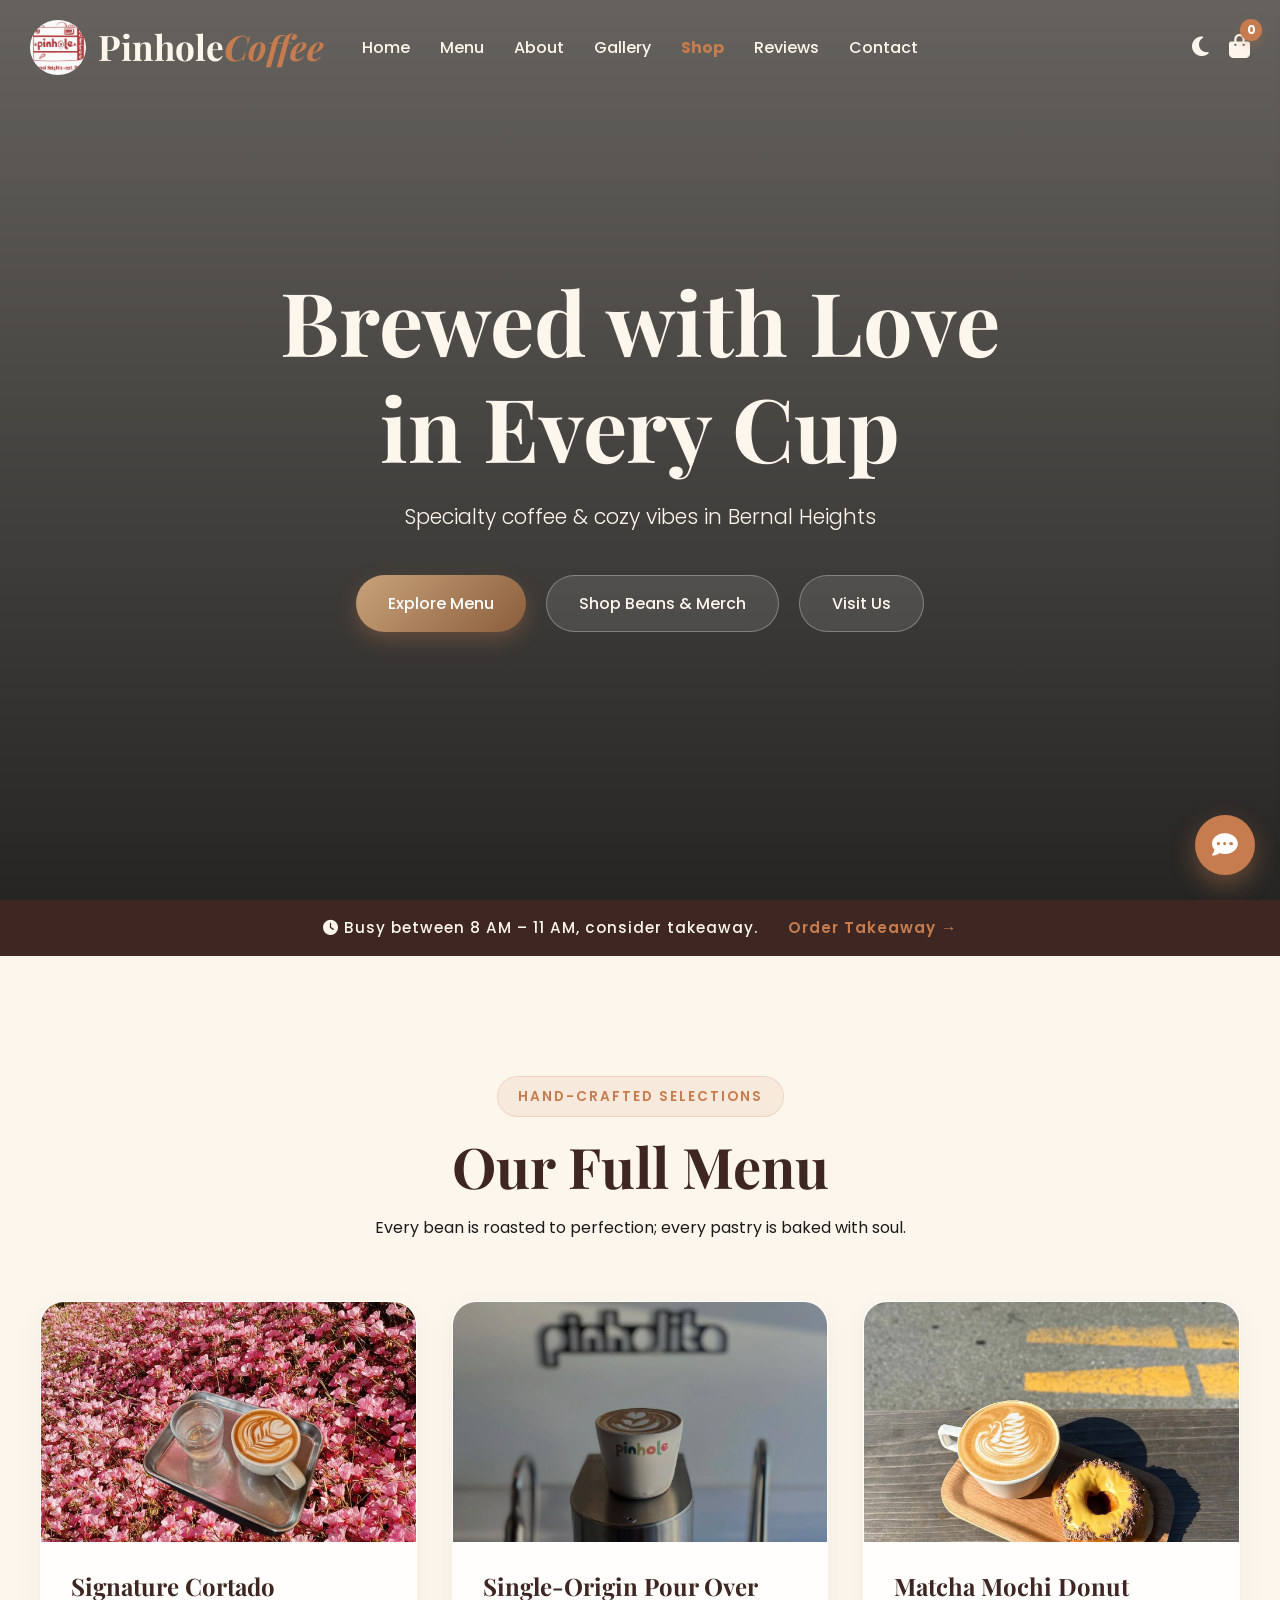
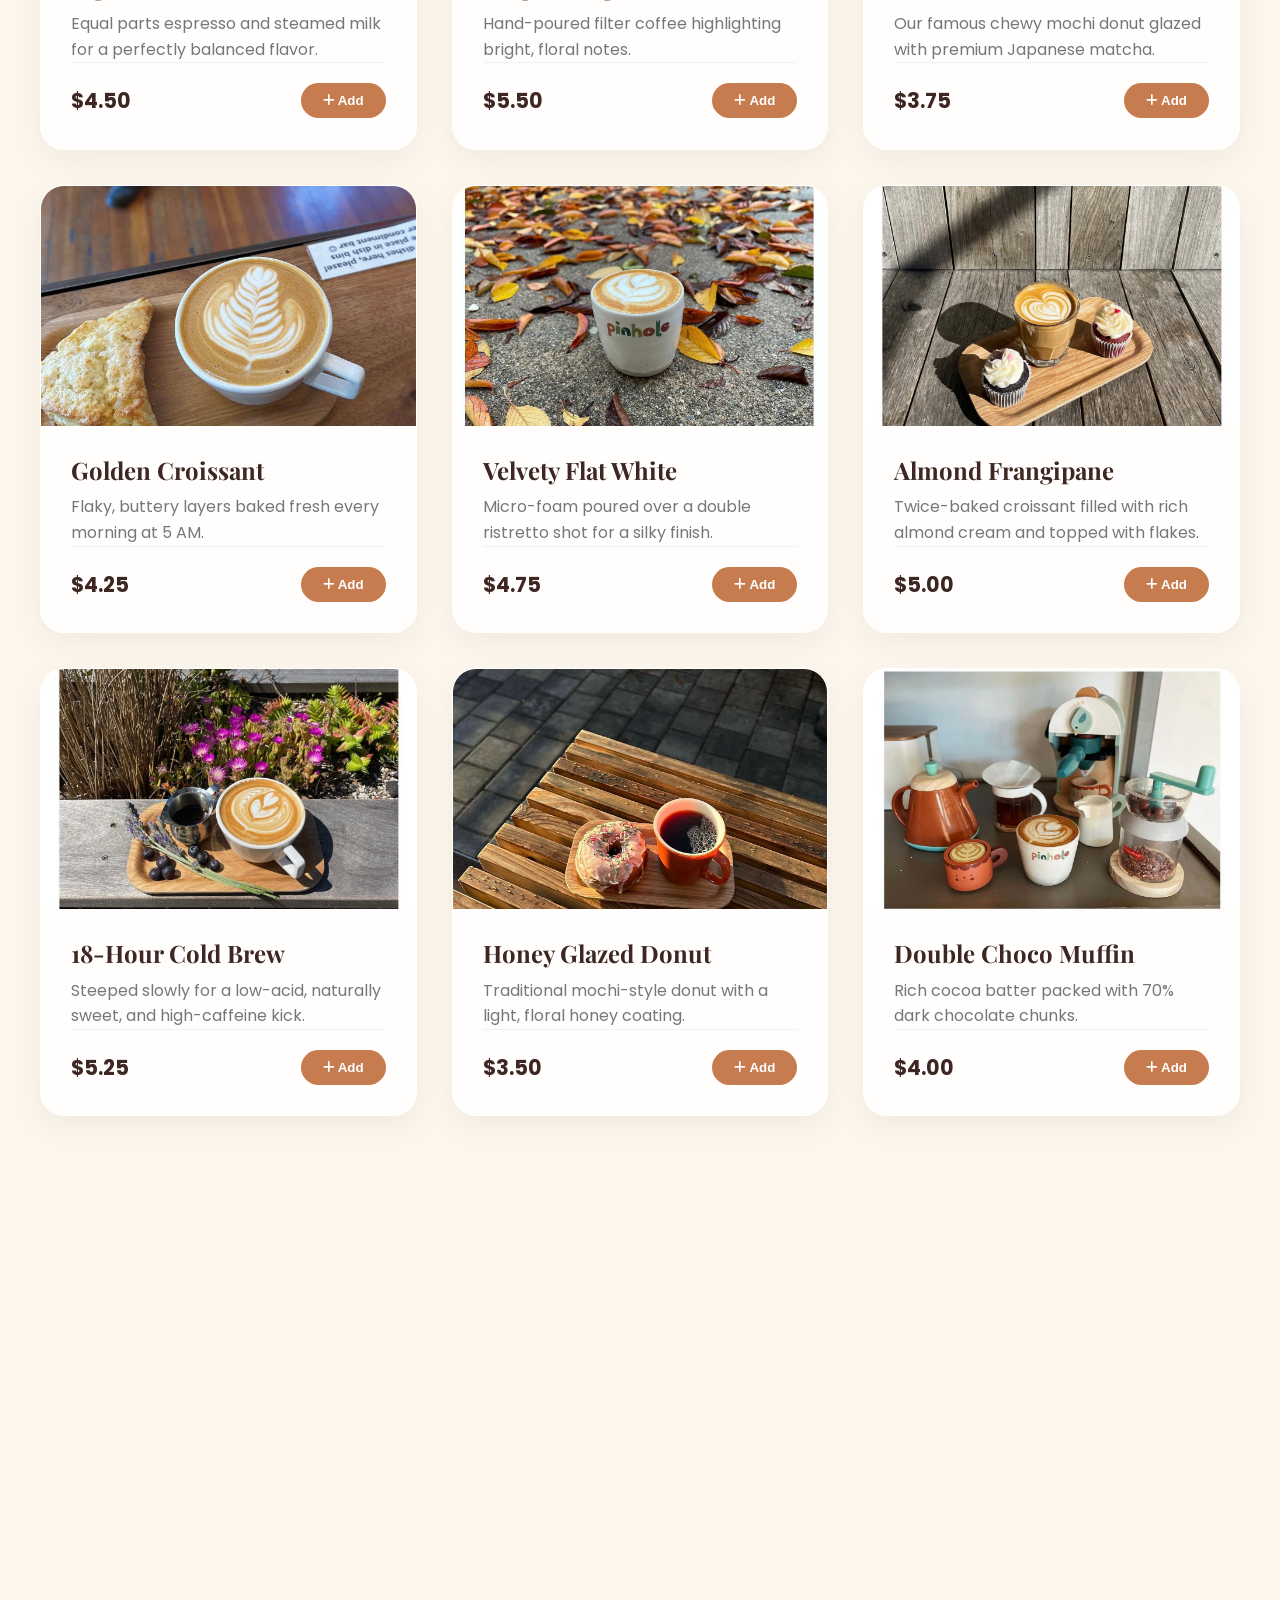
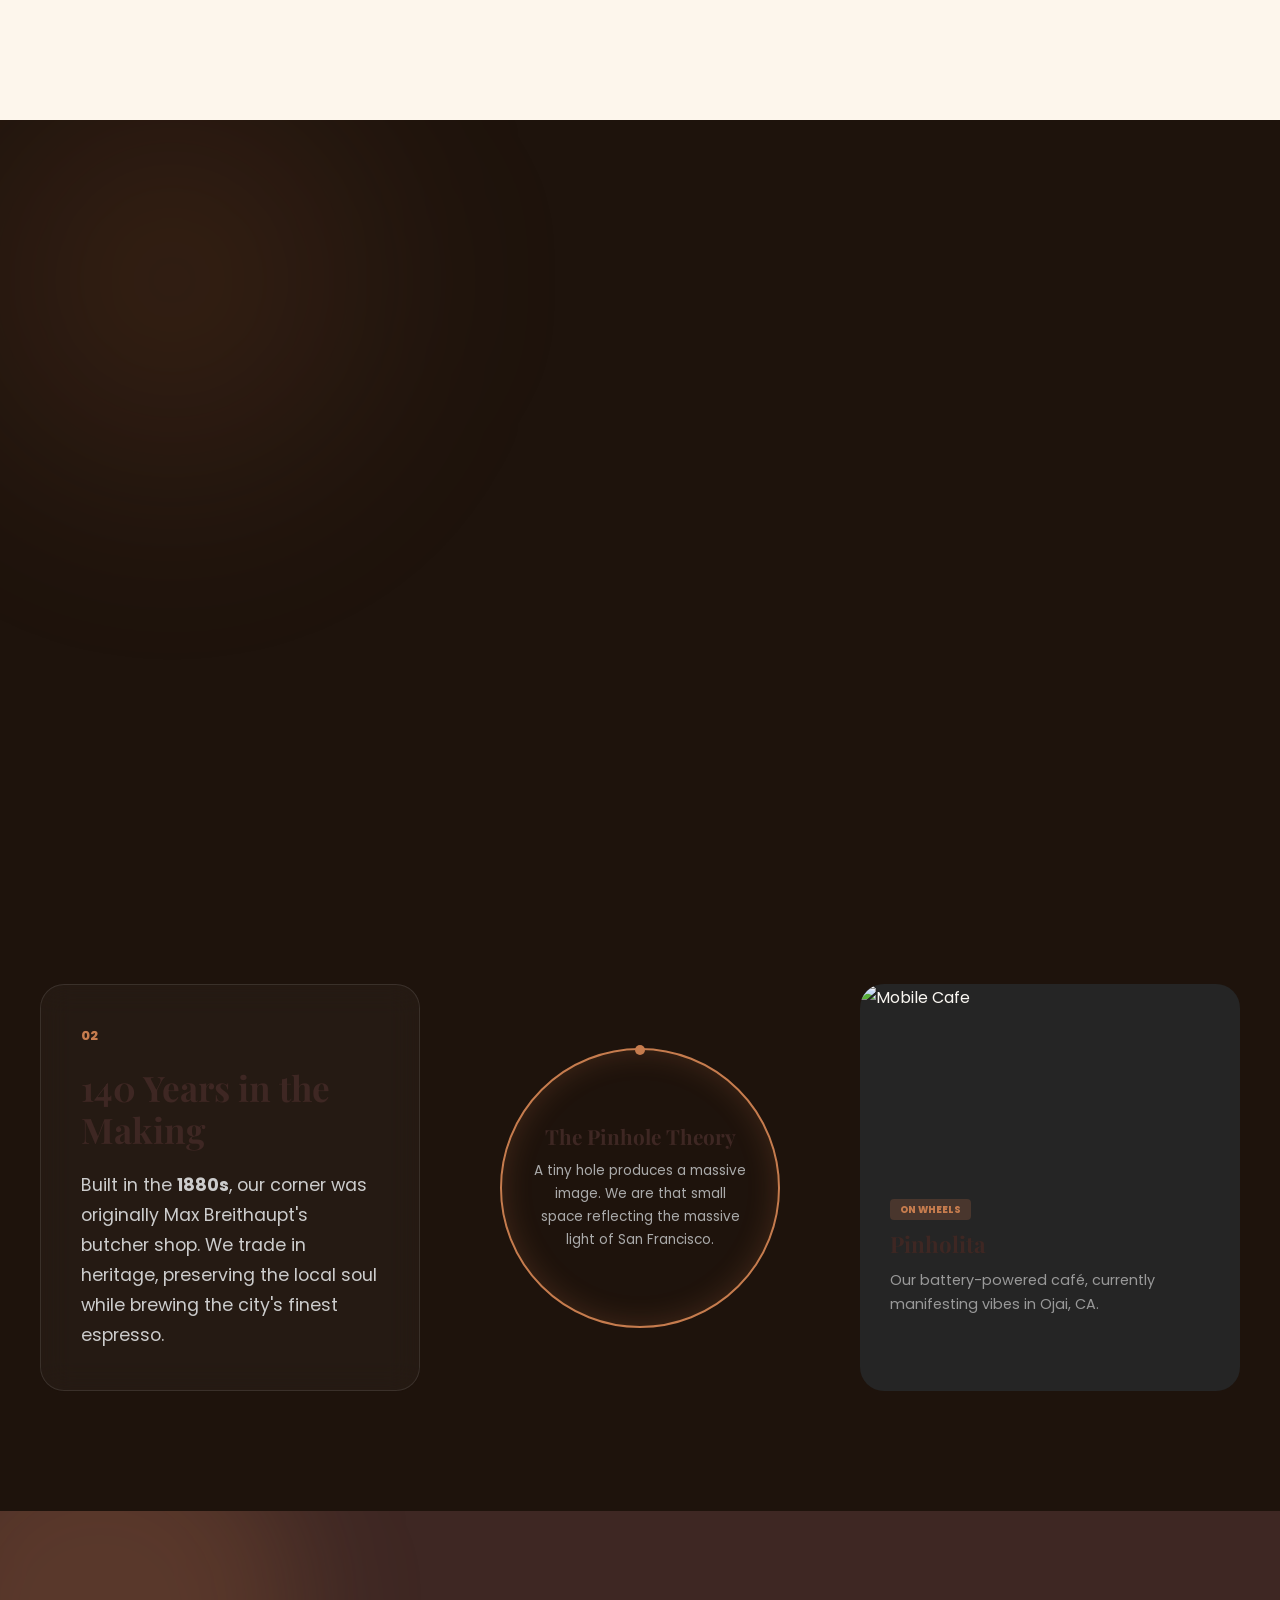
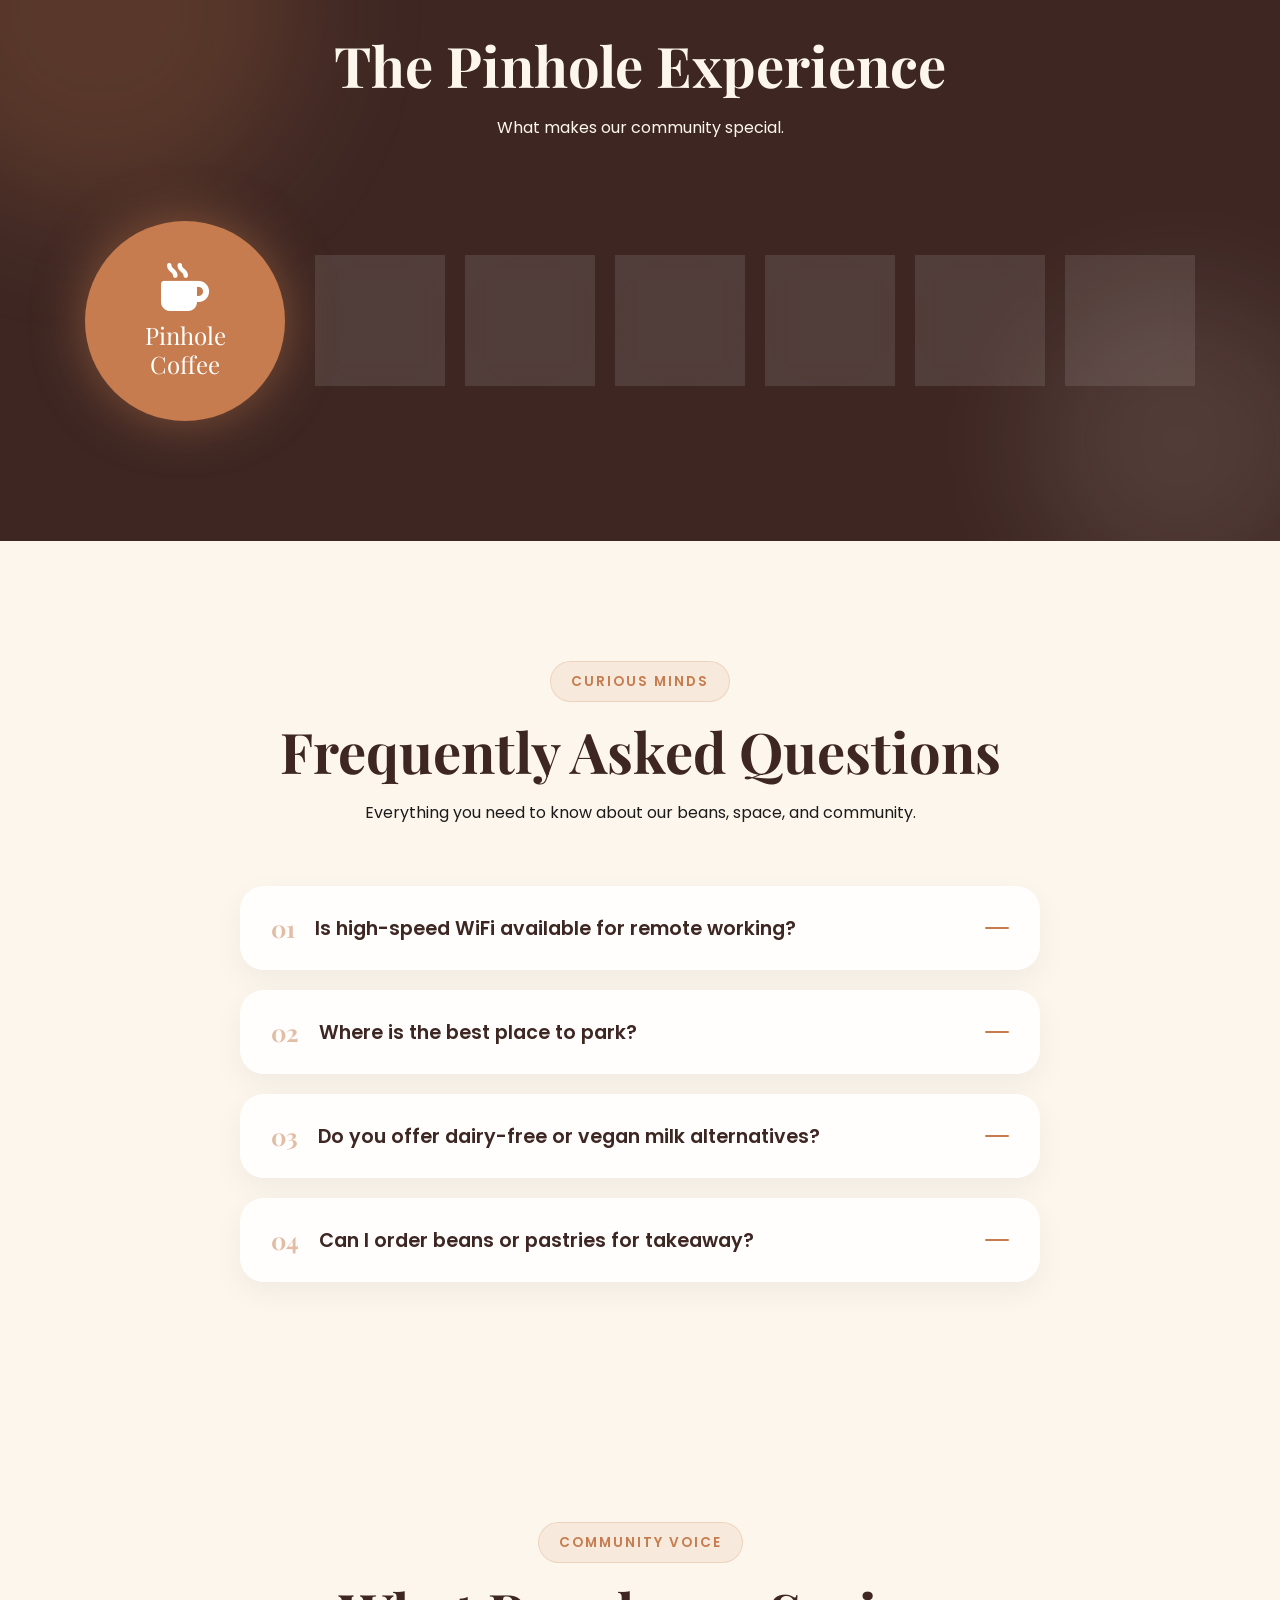
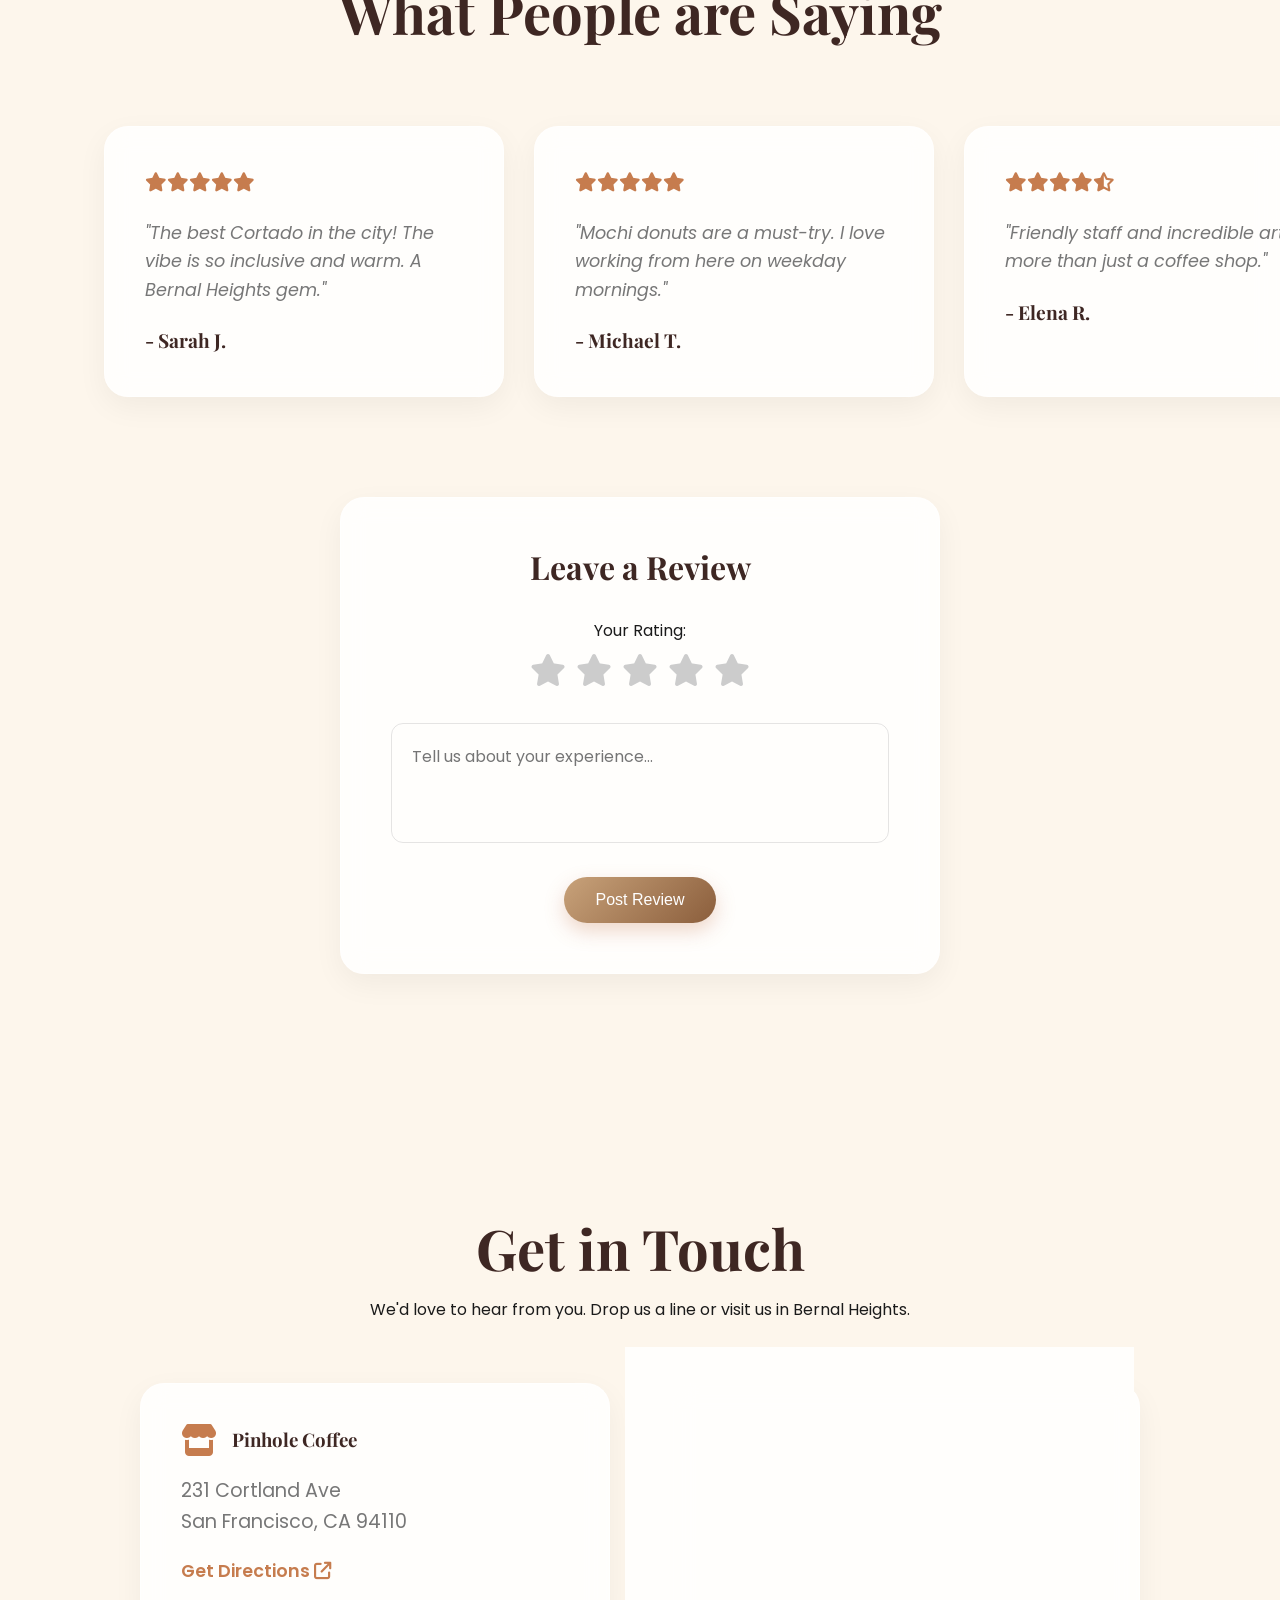
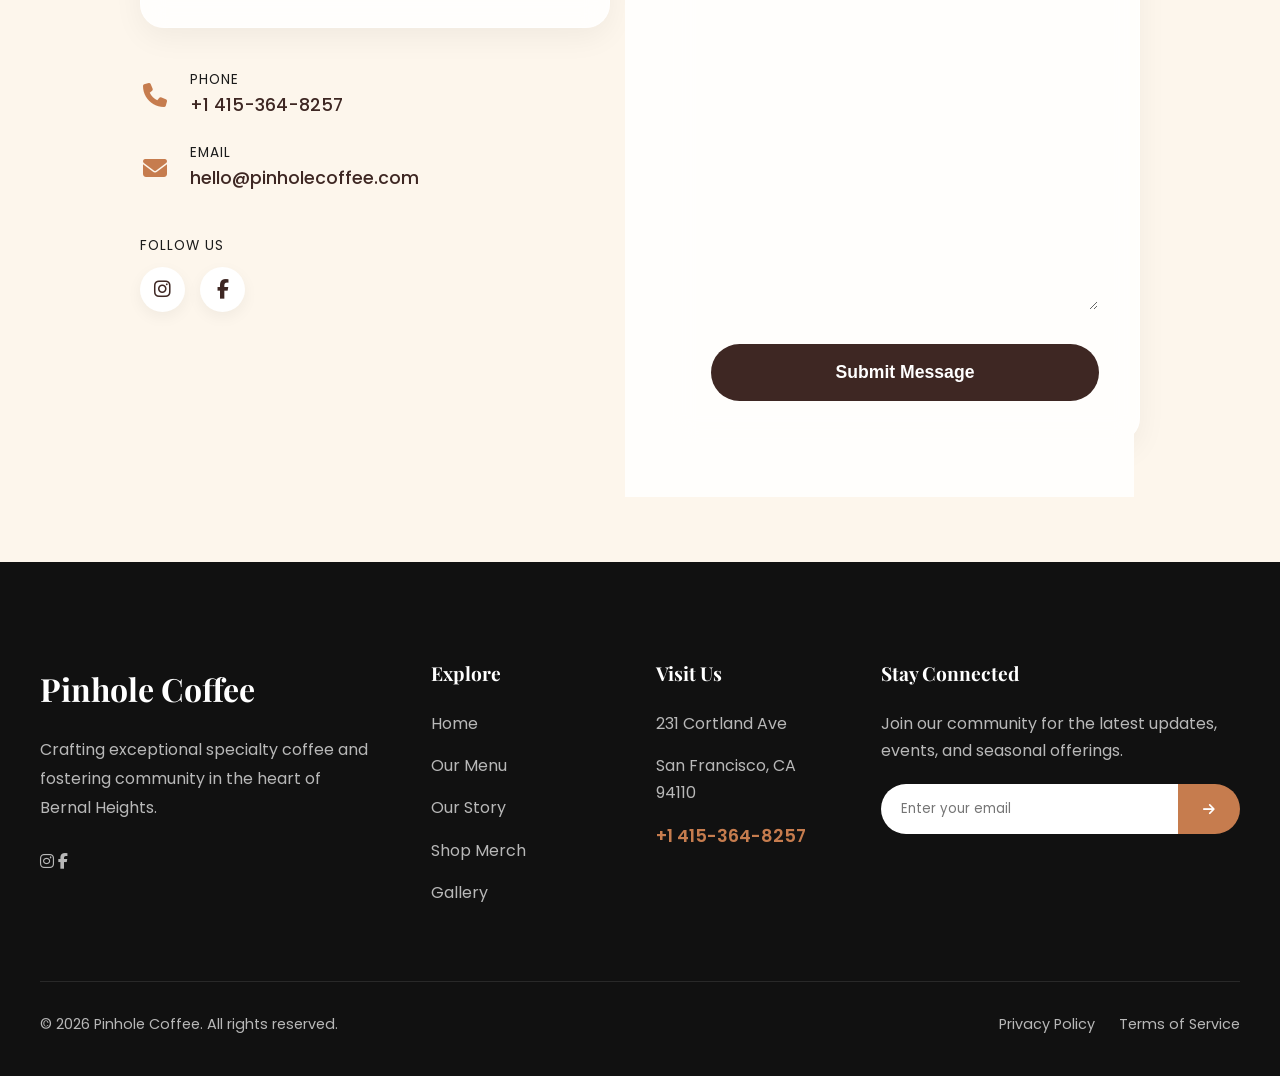
==== commit 02a53743: "updated chatbot logic and AI role" ====
--- a/index.html
+++ b/index.html
@@ -727,9 +727,9 @@
 </footer>
 
     <div id="lightbox" class="lightbox">
-        <span class="lightbox-close">&times;</span>
-        <img class="lightbox-content" id="lightbox-img">
-    </div>
+    <span class="close-lightbox">✖</span>
+    <img id="lightbox-img" src="" />
+</div>
 
     <script src="script.js"></script>
 
--- a/style.css
+++ b/style.css
@@ -1,7 +1,8 @@
-
 @import url('https://fonts.googleapis.com/css2?family=Dancing+Script:wght@600;700&display=swap');
+@import url('https://fonts.googleapis.com/css2?family=Playfair+Display:ital,wght@0,400;0,700;1,400&family=Poppins:wght@300;400;500;600;700&display=swap');
+
 /* ==========================================================================
-   PINHOLE COFFEE - PREMIUM MASTER STYLESHEET
+   PINHOLE COFFEE - PREMIUM MASTER STYLESHEET (CLEANED & OPTIMIZED)
    ========================================================================== */
 
 /* --- 1. CSS VARIABLES & GLOBAL STYLES --- */
@@ -14,6 +15,10 @@
     --black: #1B1B1B;
     --orange: #C67C4E;
     --orange-glow: rgba(198, 124, 78, 0.3);
+    
+    /* Additional Colors */
+    --primary-blue: #EADBC8; /* Adjusted for coffee theme compatibility */
+    --accent-blue: #C67C4E;
     
     /* Typography */
     --font-heading: 'Playfair Display', serif;
@@ -49,6 +54,7 @@
     line-height: 1.7;
     overflow-x: hidden;
     -webkit-font-smoothing: antialiased;
+    transition: background 0.4s ease, color 0.4s ease;
 }
 
 h1, h2, h3, h4, .logo {
@@ -89,15 +95,14 @@
 }
 
 .btn-primary {
-    background-color: var(--orange);
+    background: linear-gradient(135deg, #c8a27a, #8b5e3c);
     color: #fff;
     box-shadow: 0 8px 20px var(--orange-glow);
 }
 
 .btn-primary:hover {
-    background-color: var(--coffee);
+    box-shadow: 0 0 30px rgba(200,162,122,0.5);
     transform: translateY(-3px);
-    box-shadow: 0 12px 25px rgba(62, 39, 35, 0.2);
 }
 
 .btn-secondary {
@@ -153,13 +158,13 @@
     max-width: 1300px;
     margin: 0 auto;
     padding: 0 30px;
-    position: relative; /* REQUIRED: allows the links to center properly */
+    position: relative;
 }
 
 .logo {
     display: flex;
     align-items: center;
-    font-size: 2.2rem; /* UPDATED: Increased size from 1.8rem */
+    font-size: 2.2rem;
     font-weight: 700;
     color: var(--cream);
     transition: var(--transition-smooth);
@@ -169,15 +174,14 @@
 .logo span { color: var(--orange); font-style: italic; }
 
 .nav-logo-img {
-    height: 55px; /* UPDATED: Increased size from 40px */
+    height: 55px;
     width: auto;
     margin-right: 12px;
     border-radius: 50%;
 }
 
-.nav-right { display: flex; align-items: center; gap: 35px; }
-
-/* UPDATED: Forces the links into the exact center of the screen */
+.nav-right { display: flex; align-items: center; gap: 20px; }
+
 .nav-links { 
     display: flex; 
     gap: 30px; 
@@ -189,7 +193,7 @@
 .nav-links a {
     color: var(--cream);
     font-weight: 500;
-    font-size: 1rem; /* Slightly larger text for better readability */
+    font-size: 1rem;
     position: relative;
     padding: 5px 0;
     transition: var(--transition-smooth);
@@ -209,18 +213,10 @@
 .nav-links a:hover::after, .nav-links a.active::after { width: 100%; }
 .nav-links a:hover, .nav-links a.active { color: var(--orange) !important; }
 
-/* Prevents the centered text from overlapping the logo on smaller screens */
-@media (max-width: 950px) {
-    .nav-links {
-        position: static;
-        transform: none;
-    }
-}
-
 .cart-wrapper {
     position: relative;
     cursor: pointer;
-    font-size: 1.5rem; /* Increased slightly to match larger logo */
+    font-size: 1.5rem;
     color: var(--cream);
     transition: var(--transition-smooth);
 }
@@ -243,8 +239,42 @@
     box-shadow: 0 4px 10px var(--orange-glow);
 }
 
-.hamburger { display: none; flex-direction: column; gap: 6px; cursor: pointer; }
-.hamburger span { width: 25px; height: 2px; background-color: var(--cream); transition: 0.3s; }
+/* Theme Toggle Button */
+.theme-toggle {
+    background: transparent;
+    border: none;
+    color: var(--cream);
+    font-size: 1.4rem;
+    cursor: pointer;
+    transition: var(--transition-smooth);
+    display: flex;
+    align-items: center;
+    justify-content: center;
+}
+header.scrolled .theme-toggle { color: var(--coffee); }
+.theme-toggle:hover { transform: scale(1.15) translateY(-2px); color: var(--orange); }
+
+/* Hamburger Menu */
+.hamburger { 
+    display: none; 
+    flex-direction: column; 
+    justify-content: center;
+    gap: 6px; 
+    cursor: pointer; 
+    width: 35px; 
+    height: 35px; 
+    position: relative;
+    z-index: 2500;
+}
+
+.hamburger span { 
+    width: 25px; 
+    height: 2px; 
+    background-color: var(--cream); 
+    transition: all 0.3s ease-in-out; 
+    display: block;
+    transform-origin: center;
+}
 header.scrolled .hamburger span { background-color: var(--coffee); }
 
 /* --- 4. CART SIDEBAR --- */
@@ -326,943 +356,23 @@
 }
 .cart-overlay.show { opacity: 1; visibility: visible; }
 
-/* --- 5. HERO SECTION --- */
-.hero {
-    height: 100vh;
-    background: url('images/interior 1.jpeg') center/cover no-repeat;
-    background-attachment: fixed;
-    display: flex; align-items: center; justify-content: center;
-    text-align: center; position: relative;
-}
-
-.hero-overlay {
-    position: absolute; inset: 0;
-    background: linear-gradient(to bottom, rgba(62, 39, 35, 0.7), rgba(27, 27, 27, 0.5));
-}
-
-.hero-content {
-    position: relative; z-index: 1;
-    color: var(--cream);
-    max-width: 800px; padding: 0 20px;
-}
-
-.hero h1 { font-size: clamp(3rem, 8vw, 5.5rem); color: var(--cream); margin-bottom: 20px; text-shadow: 0 10px 30px rgba(0,0,0,0.3); }
-.hero p { font-size: 1.3rem; margin-bottom: 40px; font-weight: 300; }
-.hero-btns { display: flex; gap: 20px; justify-content: center; }
-
-/* Automated Marquee Banner */
-.peak-banner {
-    background: var(--coffee);
-    color: var(--cream);
-    padding: 15px 0;
-    overflow: hidden;
-    white-space: nowrap;
-    display: flex;
-    justify-content: center;
-    font-size: 0.95rem;
-    font-weight: 500;
-    letter-spacing: 1px;
-}
-
-.btn-text { color: var(--orange); font-weight: 600; margin-left: 15px; }
-
-/* --- 6. MENU SECTION --- */
-.premium-menu-section { padding: 120px 0; }
-.menu-header { text-align: center; margin-bottom: 60px; }
-.menu-header h2 { font-size: 3.5rem; margin-bottom: 15px; }
-
-.menu-grid {
-    display: grid;
-    grid-template-columns: repeat(auto-fill, minmax(320px, 1fr));
-    gap: 35px;
-}
-
-.menu-card {
-    background: #fff;
-    border-radius: var(--radius-lg);
-    overflow: hidden;
-    box-shadow: var(--shadow-soft);
-    transition: var(--transition-smooth);
-    border: 1px solid rgba(0,0,0,0.02);
-    display: flex; flex-direction: column;
-}
-
-.menu-card:hover {
-    transform: translateY(-10px);
-    box-shadow: var(--shadow-premium);
-}
-
-.menu-img-box { width: 100%; height: 240px; overflow: hidden; position: relative; }
-.menu-img-box img { width: 100%; height: 100%; object-fit: cover; transition: transform 0.8s ease; }
-.menu-card:hover .menu-img-box img { transform: scale(1.1); }
-
-.menu-card-content { padding: 30px; display: flex; flex-direction: column; flex-grow: 1; justify-content: space-between; }
-.menu-info h3 { font-size: 1.5rem; margin-bottom: 10px; }
-.menu-info p { color: #666; font-size: 0.95rem; line-height: 1.6; margin-bottom: 20px; }
-
-.menu-action-row {
-    display: flex; justify-content: space-between; align-items: center;
-    padding-top: 20px; border-top: 1px solid rgba(0,0,0,0.05);
-}
-
-.menu-price { font-size: 1.3rem; font-weight: 700; color: var(--coffee); }
-.btn-add-cart {
-    background: var(--orange); color: #fff;
-    border: none; padding: 10px 22px;
-    border-radius: 30px; font-weight: 600; font-size: 0.95rem;
-    cursor: pointer; transition: all 0.3s ease;
-}
-.btn-add-cart:hover { background: var(--coffee); transform: scale(1.05); }
-
-/* ==========================================================================
-   APERTURE MOSAIC UI - 2026 EDITION
-   ========================================================================== */
-:root {
-    --espresso: #1E130C;
-    --amber: #D67B4C;
-    --bone: #FAF7F2;
-    --glass-bg: rgba(255, 255, 255, 0.03);
-}
-
-.aperture-mosaic {
-    background: var(--espresso);
-    color: var(--bone);
-    padding: 120px 0;
-    position: relative;
-    overflow: hidden;
-}
-
-.lens-flare {
-    position: absolute;
-    top: -10%; left: -10%;
-    width: 600px; height: 600px;
-    background: radial-gradient(circle, rgba(214, 123, 76, 0.15) 0%, transparent 70%);
-    filter: blur(80px);
-    pointer-events: none;
-}
-
-/* Header Typography */
-.mosaic-header { margin-bottom: 80px; }
-.aperture-tag { color: var(--amber); text-transform: uppercase; letter-spacing: 5px; font-weight: 700; font-size: 0.8rem; }
-.mosaic-title { font-family: 'Playfair Display', serif; font-size: clamp(3rem, 10vw, 6rem); line-height: 1; margin-top: 15px; }
-.italic-serif { font-style: italic; font-weight: 400; color: transparent; -webkit-text-stroke: 1px var(--bone); }
-
-/* The Mosaic Grid */
-.mosaic-grid {
-    display: grid;
-    grid-template-columns: repeat(12, 1fr);
-    grid-template-rows: repeat(2, auto);
-    gap: 30px;
-}
-
-/* Glass Card Logic */
-.glass-card {
-    background: var(--glass-bg);
-    backdrop-filter: blur(15px);
-    border: 1px solid rgba(255,255,255,0.1);
-    padding: 40px;
-    border-radius: 24px;
-    height: 100%;
-    transition: 0.4s;
-}
-
-.glass-card:hover { border-color: var(--amber); background: rgba(255,255,255,0.05); }
-.card-num { font-size: 0.8rem; color: var(--amber); font-weight: 800; display: block; margin-bottom: 20px; }
-.glass-card h3 { font-family: 'Playfair Display'; font-size: 2.2rem; margin-bottom: 20px; }
-.glass-card p { color: #ccc; line-height: 1.7; font-size: 1.1rem; }
-
-/* Item Placements */
-.core-identity { grid-column: 1 / 7; }
-.bean-visual { grid-column: 7 / 13; position: relative; border-radius: 24px; overflow: hidden; height: 400px; }
-.bean-visual img { width: 100%; height: 100%; object-fit: cover; }
-.overlay-tag { position: absolute; bottom: 20px; left: 20px; background: var(--amber); color: white; padding: 5px 15px; border-radius: 5px; font-size: 0.7rem; font-weight: 700; }
-
-.history-block { grid-column: 1 / 5; }
-.metaphor-block { grid-column: 5 / 9; display: flex; align-items: center; justify-content: center; }
-.mobile-highlight { grid-column: 9 / 13; }
-
-/* The Lens Metaphor Ring */
-.lens-ring {
-    width: 280px; height: 280px;
-    border: 2px solid var(--amber);
-    border-radius: 50%;
-    display: flex; align-items: center; justify-content: center;
-    padding: 30px; text-align: center;
-    position: relative;
-    box-shadow: inset 0 0 30px rgba(214, 123, 76, 0.2);
-}
-
-.lens-ring::before { content: ''; position: absolute; width: 10px; height: 10px; background: var(--amber); border-radius: 50%; top: -5px; }
-
-.lens-text h4 { font-family: 'Playfair Display'; margin-bottom: 10px; font-size: 1.3rem; }
-.lens-text p { font-size: 0.85rem; color: #aaa; }
-
-/* Mobile Card Flex */
-.mobile-flex { background: #252525; border-radius: 24px; overflow: hidden; height: 100%; }
-.m-img { height: 180px; }
-.m-img img { width: 100%; height: 100%; object-fit: cover; }
-.m-text { padding: 30px; }
-.status-pill { background: rgba(214, 123, 76, 0.2); color: var(--amber); padding: 4px 10px; border-radius: 4px; font-size: 0.6rem; font-weight: 800; text-transform: uppercase; }
-.m-text h4 { margin: 10px 0; font-size: 1.4rem; font-family: 'Playfair Display'; }
-.m-text p { font-size: 0.9rem; color: #999; }
-
-/* Responsive */
-@media (max-width: 1100px) {
-    .mosaic-grid { grid-template-columns: 1fr 1fr; }
-    .core-identity, .bean-visual, .history-block, .metaphor-block, .mobile-highlight { grid-column: span 2; }
-}
-
-@media (max-width: 600px) {
-    .mosaic-grid { grid-template-columns: 1fr; }
-    .core-identity, .bean-visual, .history-block, .metaphor-block, .mobile-highlight { grid-column: span 1; }
-    .mosaic-title { font-size: 3rem; }
-}
-
-/* --- 8. REVIEWS (AUTOMATIC HORIZONTAL MARQUEE) --- */
-.reviews-section {
-    padding: 120px 0;
-    overflow: hidden; /* Important for horizontal scrolling */
-    background: #fff;
-}
-.reviews-header { text-align: center; margin-bottom: 60px; }
-.reviews-header h2 { font-size: 3.5rem; }
-
-/* The Automatic Scrolling Track */
-.reviews-grid {
-    display: flex;
-    gap: 30px;
-    width: max-content;
-    animation: autoScrollHorizontal 25s linear infinite;
-    padding: 20px 5vw;
-}
-
-/* Pause scroll on hover so users can read */
-.reviews-grid:hover { animation-play-state: paused; }
-
-.review-card {
-    width: 400px; /* Fixed width for horizontal scrolling */
-    background: var(--cream);
-    padding: 40px;
-    border-radius: var(--radius-lg);
-    box-shadow: var(--shadow-soft);
-    border: 1px solid rgba(0,0,0,0.03);
-    flex-shrink: 0;
-}
-
-.review-card .stars { color: var(--orange); margin-bottom: 20px; font-size: 1.2rem; }
-.review-card p { font-size: 1.1rem; font-style: italic; color: #444; line-height: 1.7; }
-.reviewer { font-weight: 700; color: var(--coffee); margin-top: 20px; font-family: var(--font-heading); font-size: 1.2rem; }
-
-@keyframes autoScrollHorizontal {
-    0% { transform: translateX(0); }
-    /* Bounces back and forth to prevent breaking if not enough items */
-    50% { transform: translateX(-30%); } 
-    100% { transform: translateX(0); }
-}
-
-/* Feedback Form */
-.feedback-form-container {
-    max-width: 600px; margin: 80px auto 0;
-    background: var(--cream); padding: 50px;
-    border-radius: var(--radius-lg);
-    box-shadow: var(--shadow-premium);
-    text-align: center;
-}
-.feedback-form-container h3 { font-size: 2rem; margin-bottom: 30px; }
-.star-rating { display: flex; flex-direction: row-reverse; justify-content: center; gap: 10px; margin-bottom: 25px; }
-.star-rating input { display: none; }
-.star-rating label { font-size: 2rem; color: #ccc; cursor: pointer; transition: 0.2s; }
-.star-rating input:checked ~ label, .star-rating label:hover, .star-rating label:hover ~ label { color: var(--orange); }
-.feedback-form textarea { width: 100%; border: 1px solid rgba(0,0,0,0.1); padding: 20px; border-radius: var(--radius-md); height: 120px; margin-bottom: 25px; font-family: var(--font-body); font-size: 1rem; resize: none; }
-
-/* --- 9. BUBBLE FEATURES --- */
-.bubble-features-section {
-    padding: 120px 0; position: relative; background: var(--coffee); overflow: hidden;
-}
-.features-header { text-align: center; color: var(--cream); margin-bottom: 80px; position: relative; z-index: 10;}
-.features-header h2 { color: var(--cream); font-size: 3.5rem; margin-bottom: 15px; }
-
-.bg-bubble { position: absolute; border-radius: 50%; filter: blur(60px); z-index: 0; animation: floatSlow 20s infinite alternate; }
-.b-1 { width: 400px; height: 400px; background: rgba(198, 124, 78, 0.2); top: -100px; left: -100px; }
-.b-2 { width: 300px; height: 300px; background: rgba(253, 246, 236, 0.1); bottom: -50px; right: -50px; animation-delay: -5s; }
-
-.bubble-orbit-container {
-    display: flex; justify-content: center; align-items: center; flex-wrap: wrap; gap: 30px; position: relative; z-index: 10;
-}
-
-.core-bubble {
-    width: 200px; height: 200px;
-    background: var(--orange); border-radius: 50%;
-    display: flex; flex-direction: column; justify-content: center; align-items: center;
-    color: white; font-family: var(--font-heading); font-size: 1.5rem; text-align: center;
-    box-shadow: 0 0 50px rgba(198, 124, 78, 0.5); z-index: 2; line-height: 1.2;
-}
-.core-bubble i { font-size: 3rem; margin-bottom: 10px; }
-
-.orbit-track { display: flex; flex-wrap: wrap; justify-content: center; gap: 20px; }
-
-.feature-bubble {
-    width: 130px; height: 130px;
-    background: rgba(255,255,255,0.1); backdrop-filter: blur(10px);
-    border-radius: 50%; border: 1px solid rgba(255,255,255,0.2);
-    display: flex; justify-content: center; align-items: center;
-    color: var(--cream); transition: var(--transition-smooth); cursor: pointer;
-    animation: floatSlow 6s infinite alternate ease-in-out;
-}
-
-.feature-bubble:nth-child(even) { animation-delay: -2s; animation-duration: 7s; }
-.feature-bubble:hover { transform: scale(1.1) translateY(-10px); background: var(--cream); color: var(--coffee); }
-.bubble-content { text-align: center; }
-.bubble-content i { font-size: 2rem; margin-bottom: 8px; display: block; }
-.bubble-content span { font-size: 0.9rem; font-weight: 500; }
-
-@keyframes floatSlow { 0% { transform: translateY(0); } 100% { transform: translateY(-20px); } }
-
-/* --- 10. FAQ SECTION --- */
-.faq-premium-section { padding: 120px 0; background: var(--cream); position: relative; }
-.faq-header-wrapper { text-align: center; margin-bottom: 60px; }
-.faq-main-title { font-size: 3.5rem; margin-bottom: 15px; }
-
-.faq-animated-grid { max-width: 800px; margin: 0 auto; display: flex; flex-direction: column; gap: 20px; }
-
-.faq-interactive-card {
-    background: #fff; border-radius: var(--radius-lg);
-    box-shadow: var(--shadow-soft); overflow: hidden;
-    border: 1px solid rgba(0,0,0,0.02);
-}
-
-.faq-trigger {
-    width: 100%; text-align: left; background: none; border: none;
-    padding: 25px 30px; display: flex; justify-content: space-between; align-items: center;
-    cursor: pointer;
-}
-
-.faq-trigger-content { display: flex; align-items: center; gap: 20px; }
-.faq-number { font-family: var(--font-heading); color: var(--orange); font-size: 1.5rem; font-weight: 700; opacity: 0.5; }
-.faq-question-text { font-family: var(--font-body); font-size: 1.2rem; color: var(--coffee); margin: 0; font-weight: 600; }
-
-/* Interactive Plus/Minus Icon */
-.faq-toggle-icon { width: 24px; height: 24px; position: relative; }
-.line { position: absolute; background: var(--orange); border-radius: 2px; transition: transform 0.4s ease; }
-.line.horizontal { width: 100%; height: 2px; top: 11px; left: 0; }
-.line.vertical { width: 2px; height: 100%; top: 0; left: 11px; }
-
-/* Active States applied via JS */
-.faq-interactive-card.active .line.vertical { transform: rotate(90deg); opacity: 0; }
-.faq-expandable-content { max-height: 0; overflow: hidden; transition: max-height 0.5s ease; }
-.faq-content-inner { padding: 0 30px 30px 75px; color: #555; line-height: 1.7; font-size: 1.05rem; }
-
-/* --- 11. CONTACT SECTION --- */
-.classic-contact-section { padding: 120px 0; background: #fff; }
-.contact-header { text-align: center; margin-bottom: 60px; }
-.contact-header h2 { font-size: 3.5rem; margin-bottom: 15px; }
-
-.classic-contact-grid {
-    display: grid; grid-template-columns: 1fr 1fr; gap: 60px; max-width: 1000px; margin: 0 auto;
-}
-
-.location-card, .form-card {
-    background: var(--cream); padding: 40px; border-radius: var(--radius-lg); box-shadow: var(--shadow-soft);
-}
-
-.location-header { display: flex; align-items: center; gap: 15px; margin-bottom: 20px; }
-.location-header i { font-size: 2rem; color: var(--orange); }
-.address-text { font-size: 1.2rem; color: #555; margin-bottom: 20px; line-height: 1.6; }
-
-.btn-directions {
-    display: inline-block; color: var(--orange); font-weight: 600; font-size: 1.1rem; transition: 0.3s;
-}
-.btn-directions:hover { transform: translateX(5px); }
-
-.direct-contact-details { margin: 40px 0; display: flex; flex-direction: column; gap: 20px; }
-.detail-row { display: flex; align-items: center; gap: 20px; }
-.detail-row i { font-size: 1.5rem; color: var(--orange); width: 30px; text-align: center; }
-.detail-label { display: block; font-size: 0.85rem; color: #888; text-transform: uppercase; letter-spacing: 1px; }
-.detail-value { font-size: 1.1rem; color: var(--coffee); font-weight: 500; transition: 0.3s; }
-.detail-value:hover { color: var(--orange); }
-
-.social-links-wrapper { display: flex; gap: 15px; margin-top: 10px; }
-.social-links-wrapper a {
-    width: 45px; height: 45px; background: #fff; border-radius: 50%;
-    display: flex; align-items: center; justify-content: center;
-    color: var(--coffee); font-size: 1.2rem; transition: 0.3s; box-shadow: 0 5px 15px rgba(0,0,0,0.05);
-}
-.social-links-wrapper a:hover { background: var(--orange); color: #fff; transform: translateY(-3px); }
-
-.form-card h3 { font-size: 2rem; margin-bottom: 30px; }
-.input-wrapper { margin-bottom: 25px; }
-.input-wrapper label { display: block; font-size: 0.9rem; font-weight: 600; color: var(--coffee); margin-bottom: 8px; }
-.input-wrapper input, .input-wrapper textarea {
-    width: 100%; padding: 15px; border: 1px solid rgba(0,0,0,0.1); border-radius: var(--radius-md);
-    font-family: var(--font-body); font-size: 1rem; transition: 0.3s; background: #fff;
-}
-.input-wrapper input:focus, .input-wrapper textarea:focus { outline: none; border-color: var(--orange); box-shadow: 0 0 0 3px var(--orange-glow); }
-.btn-submit-classic {
-    width: 100%; background: var(--coffee); color: #fff; border: none; padding: 18px;
-    border-radius: var(--radius-pill); font-size: 1.1rem; font-weight: 600; cursor: pointer; transition: 0.3s;
-}
-.btn-submit-classic:hover { background: var(--orange); transform: translateY(-3px); box-shadow: 0 10px 20px var(--orange-glow); }
-
-/* --- 12. PREMIUM FOOTER --- */
-.premium-footer { background: #111; color: rgba(255,255,255,0.7); padding: 100px 0 40px; }
-.footer-top-grid { display: grid; grid-template-columns: 2fr 1fr 1fr 1.5fr; gap: 60px; margin-bottom: 60px; }
-
-.footer-logo { display: flex; align-items: center; font-family: var(--font-heading); font-size: 2rem; color: #fff; font-weight: 700; margin-bottom: 20px; }
-.tagline { margin-bottom: 25px; line-height: 1.8; }
-.footer-nav h3, .footer-contact h3, .footer-newsletter h3 { color: #fff; font-size: 1.2rem; margin-bottom: 25px; font-family: var(--font-heading); }
-
-.footer-nav ul li, .footer-contact ul li { margin-bottom: 15px; }
-.footer-nav a { transition: 0.3s; }
-.footer-nav a:hover { color: var(--orange); padding-left: 5px; }
-.highlight-contact { color: var(--orange); font-weight: 600; font-size: 1.1rem; margin-top: 10px; display: block; }
-
-.newsletter-form { display: flex; margin-top: 20px; }
-.newsletter-form input { flex-grow: 1; padding: 15px 20px; border: none; border-radius: 30px 0 0 30px; outline: none; font-family: var(--font-body); }
-.newsletter-form button { background: var(--orange); border: none; padding: 0 25px; border-radius: 0 30px 30px 0; color: #fff; cursor: pointer; transition: 0.3s; }
-.newsletter-form button:hover { background: #fff; color: var(--orange); }
-
-.footer-bottom { border-top: 1px solid rgba(255,255,255,0.1); padding-top: 30px; display: flex; justify-content: space-between; align-items: center; font-size: 0.9rem; }
-.legal-links a { margin-left: 20px; transition: 0.3s; }
-.legal-links a:hover { color: #fff; }
-
-/* --- 13. ANIMATIONS & UTILITIES --- */
-.reveal { opacity: 0; transform: translateY(40px); transition: opacity 0.8s ease, transform 0.8s cubic-bezier(0.19, 1, 0.22, 1); }
-.reveal.active { opacity: 1; transform: translateY(0); }
-.delay-1 { transition-delay: 0.1s; }
-.delay-2 { transition-delay: 0.2s; }
-.delay-3 { transition-delay: 0.3s; }
-.delay-4 { transition-delay: 0.4s; }
-
-/* Lightbox */
-.lightbox { display: none; position: fixed; inset: 0; background: rgba(0,0,0,0.9); z-index: 3000; justify-content: center; align-items: center; }
-.lightbox-content { max-width: 90%; max-height: 80vh; border-radius: 20px; }
-.lightbox-close { position: absolute; top: 40px; right: 50px; color: white; font-size: 50px; cursor: pointer; }
-
-/* --- 14. RESPONSIVE DESIGN --- */
-@media (max-width: 1024px) {
-    .about-container, .classic-contact-grid { grid-template-columns: 1fr; gap: 40px; }
-    .footer-top-grid { grid-template-columns: 1fr 1fr; }
-    .img-collage { height: 400px; margin-top: 40px; }
-}
-
-@media (max-width: 768px) {
-    .nav-links { display: none; } /* Show hamburger logic here via JS if needed */
-    .hamburger { display: flex; }
-    .hero h1 { font-size: 3rem; }
-    .hero-btns { flex-direction: column; gap: 15px; }
-    .section-title { font-size: 2.5rem; }
-    .cart-sidebar { width: 100%; right: -100%; }
-    .footer-top-grid { grid-template-columns: 1fr; }
-    .footer-bottom { flex-direction: column; gap: 15px; text-align: center; }
-    .bubble-orbit-container { flex-direction: column; }
-    .core-bubble { margin-bottom: 30px; }
-}
-
-/* ==========================================================================
-   CENTERED STORY HEADING
-   ========================================================================== */
-
-.section-heading-centered {
-    text-align: center;
-    margin-bottom: 55px; /* Creates space between the heading and the content below */
-}
-
-.story-title {
-    font-family: 'Dancing Script', cursive; /* Uses the new, elegant font */
-    font-size: 4.5rem; /* Makes it very large */
-    color: var(--primary-blue);
-    line-height: 1;
-    margin-bottom: 10px;
-    font-weight: 700;
-}
-
-.story-subtitle {
-    font-family: var(--font-heading);
-    font-size: 1.3rem;
-    color: var(--accent-blue);
-    letter-spacing: 1px;
-    text-transform: uppercase;
-    font-weight: 600;
-}
-
-/* Ensure the grid aligns nicely with the new top heading */
-.about-container {
-    align-items: flex-start; /* Aligns text to the top rather than the center */
-}
-
-/* Mobile Responsiveness for the new huge title */
-@media (max-width: 768px) {
-    .story-title {
-        font-size: 3.5rem;
-    }
-    .story-subtitle {
-        font-size: 1.1rem;
-    }
-    .section-heading-centered {
-        margin-bottom: 35px;
-    }
-}
-
-/* ==========================================================================
-   HOME PAGE HERO SLIDESHOW
-   ========================================================================== */
-
+/* --- 5. HERO SECTION (CINEMATIC SLIDESHOW) --- */
 .hero {
     position: relative;
-    height: 100vh; /* Fills the whole screen */
+    height: 100vh;
     display: flex;
     align-items: center;
     justify-content: center;
     text-align: center;
-    overflow: hidden; /* Prevents the zooming images from making the page scroll */
-}
-
-/* Slideshow Container */
+    overflow: hidden;
+}
+
 .hero-slideshow {
     position: absolute;
     inset: 0;
     z-index: 0;
 }
 
-/* Individual Slide Layers */
-.hero-slide {
-    position: absolute;
-    inset: 0;
-    opacity: 0;
-    background-size: cover;
-    background-position: center;
-    /* 20s total animation (4 slides * 5 seconds each) */
-    animation: homeSlideAnim 20s linear infinite; 
-}
-
-/* Stagger the start times so they play one after the other */
-.hero-slide:nth-child(1) { animation-delay: 0s; }
-.hero-slide:nth-child(2) { animation-delay: 5s; }
-.hero-slide:nth-child(3) { animation-delay: 10s; }
-.hero-slide:nth-child(4) { animation-delay: 15s; }
-
-/* The Crossfade & Slow Zoom Animation */
-@keyframes homeSlideAnim {
-    0% { opacity: 0; transform: scale(1); }
-    5% { opacity: 1; } /* Fade in quickly */
-    25% { opacity: 1; transform: scale(1.05); } /* Stay visible, zoom slowly */
-    30% { opacity: 0; transform: scale(1.08); } /* Fade out */
-    100% { opacity: 0; } /* Wait for other slides */
-}
-
-/* Dark tint so the white text is always easy to read */
-.hero-overlay {
-    position: absolute;
-    inset: 0;
-    background: rgba(11, 36, 71, 0.4); /* Deep blue tint. Use rgba(0,0,0,0.5) for black */
-    z-index: 1;
-}
-
-/* Keeps the text and buttons above the images and overlay */
-.hero-content {
-    position: relative;
-    z-index: 2;
-    padding: 0 20px;
-}
-
-/* --- THEME TOGGLE BUTTON STYLES --- */
-.theme-toggle {
-    background: transparent;
-    border: none;
-    color: var(--cream);
-    font-size: 1.4rem;
-    cursor: pointer;
-    transition: var(--transition-smooth);
-    display: flex;
-    align-items: center;
-    justify-content: center;
-}
-
-header.scrolled .theme-toggle {
-    color: var(--primary-blue);
-}
-
-.theme-toggle:hover {
-    transform: scale(1.15) translateY(-2px);
-    color: var(--accent-blue);
-}
-
-/* ==========================================================================
-   MANUAL DARK MODE (Activated by the toggle button)
-   ========================================================================== */
-
-body.dark-mode {
-    /* Invert Color Palette */
-    --cream: #121212;       
-    --beige: #1E1E1E;       
-    --black: #FDF6EC;       
-    --coffee: #EADBC8;      
-    --coffee-light: #D2C4B3;
-    --orange: #E89A6A;      
-    --orange-glow: rgba(232, 154, 106, 0.15);
-    
-    /* Overriding the blue theme variables for dark mode */
-    --off-white: #0A0A0E; /* Deep dark background */
-    --text-dark: #F9FAFB; /* Light text */
-    --primary-blue: #EADBC8; 
-    --accent-blue: #E89A6A; 
-
-    /* Adjust UI Elements */
-    --glass-bg: rgba(18, 18, 18, 0.85);
-    --glass-border: rgba(255, 255, 255, 0.1);
-    --shadow-soft: 0 10px 30px rgba(0, 0, 0, 0.6);
-    --shadow-premium: 0 20px 40px rgba(0, 0, 0, 0.8);
-}
-
-/* 1. Override Hardcoded White Backgrounds */
-body.dark-mode .cart-sidebar, 
-body.dark-mode .cart-footer, 
-body.dark-mode .cart-header,
-body.dark-mode .menu-card, 
-body.dark-mode .faq-interactive-card, 
-body.dark-mode .classic-contact-section,
-body.dark-mode .reviews-section,
-body.dark-mode .input-wrapper input, 
-body.dark-mode .input-wrapper textarea,
-body.dark-mode .form-card,
-body.dark-mode .location-card,
-body.dark-mode .review-card,
-body.dark-mode .faq-premium-section,
-body.dark-mode .bg-off-white {
-    background-color: var(--beige) !important;
-    color: var(--black) !important;
-}
-
-/* 2. Soften Subtitle/Paragraph Text */
-body.dark-mode .menu-info p, 
-body.dark-mode .about-text p, 
-body.dark-mode .faq-content-inner, 
-body.dark-mode .address-text, 
-body.dark-mode .review-card p,
-body.dark-mode .detail-label {
-    color: #A0A0A0 !important;
-}
-
-/* 3. Fix Input Fields & Forms */
-body.dark-mode .input-wrapper input, 
-body.dark-mode .input-wrapper textarea {
-    border-color: rgba(255,255,255,0.1) !important;
-    color: #FFF !important;
-    background-color: #121212 !important;
-}
-
-body.dark-mode .input-wrapper input:focus, 
-body.dark-mode .input-wrapper textarea:focus {
-    background-color: #2A2A2A !important;
-}
-
-/* 4. Fix Borders and Dividers */
-body.dark-mode .menu-action-row, 
-body.dark-mode .cart-item, 
-body.dark-mode .cart-footer, 
-body.dark-mode .cart-header, 
-body.dark-mode .faq-interactive-card {
-    border-color: rgba(255,255,255,0.05) !important;
-}
-
-/* 5. Invert Social Media Buttons */
-body.dark-mode .social-links-wrapper a {
-    background: #2A2A2A !important;
-    color: var(--orange) !important;
-}
-
-body.dark-mode .social-links-wrapper a:hover {
-    background: var(--orange) !important;
-    color: #121212 !important;
-}
-
-/* 6. Specific Cart Adjustments */
-body.dark-mode .cart-item {
-    background-color: #2A2A2A !important;
-}
-
-body.dark-mode #close-cart {
-    color: var(--black);
-}
-
-/* ==========================================================================
-   AI CHATBOT - THE LENS & GLASS UI (2026 PREMIUM)
-   ========================================================================== */
-
-:root {
-    --chat-accent: #C67C4E; /* Pinhole Orange */
-    --chat-dark: #2B1D12;   /* Coffee Deep */
-    --chat-glass: rgba(255, 255, 255, 0.9);
-    --chat-shadow: 0 20px 40px rgba(0,0,0,0.1);
-}
-
-/* 1. SMART TOGGLE BUTTON 
-   Added logic to hide when 'active' is toggled via JS */
-.ai-chat-btn {
-    position: fixed;
-    bottom: 25px;
-    right: 25px;
-    width: 60px;
-    height: 60px;
-    background: var(--chat-accent);
-    color: white;
-    border: none;
-    border-radius: 50%;
-    font-size: 1.6rem;
-    cursor: pointer;
-    z-index: 2000;
-    display: flex;
-    align-items: center;
-    justify-content: center;
-    box-shadow: 0 10px 25px rgba(198, 124, 78, 0.4);
-    transition: all 0.4s cubic-bezier(0.175, 0.885, 0.32, 1.275);
-}
-
-/* This class hides the button bubble when window opens */
-.ai-chat-btn.active {
-    transform: scale(0) rotate(-45deg);
-    opacity: 0;
-    pointer-events: none;
-}
-
-/* 2. THE CHAT WINDOW - ADAPTIVE SCALING
-   Uses min() and max-height to ensure it NEVER breaks the window size */
-.ai-chat-window {
-    position: fixed;
-    bottom: 20px;
-    right: 20px;
-    width: min(400px, 90vw);      /* Responsive width */
-    height: min(650px, 80vh);    /* Responsive height - won't hide header */
-    background: var(--chat-glass);
-    backdrop-filter: blur(15px);
-    -webkit-backdrop-filter: blur(15px);
-    border: 1px solid rgba(255, 255, 255, 0.5);
-    border-radius: 28px;
-    box-shadow: 0 30px 60px rgba(0,0,0,0.15);
-    display: flex;
-    flex-direction: column;
-    overflow: hidden;
-    z-index: 2005;
-    transition: all 0.5s cubic-bezier(0.19, 1, 0.22, 1);
-    transform-origin: bottom right;
-}
-
-/* Hidden State Animation */
-.ai-chat-window.hidden {
-    opacity: 0;
-    transform: scale(0.9) translateY(40px);
-    pointer-events: none;
-    display: flex !important; /* Keep flex for transition */
-}
-
-/* 3. HEADER - "COFFEE BAR" STYLE */
-.chat-header {
-    background: var(--chat-dark);
-    padding: 18px 22px;
-    display: flex;
-    justify-content: space-between;
-    align-items: center;
-    color: white;
-    flex-shrink: 0; /* Prevents header squishing */
-}
-
-.header-info { display: flex; align-items: center; gap: 12px; }
-.chat-logo { 
-    width: 38px; height: 38px; 
-    border-radius: 50%; 
-    border: 2px solid var(--chat-accent);
-    object-fit: cover;
-}
-.header-info h4 { font-family: 'Playfair Display', serif; font-size: 1rem; margin: 0; }
-.status { font-size: 0.7rem; color: #81C784; letter-spacing: 0.5px; }
-
-/* Fixed Close & Clear Buttons */
-.header-btns { display: flex; gap: 8px; }
-.header-btns button {
-    background: rgba(255,255,255,0.1);
-    border: none;
-    color: white;
-    width: 32px;
-    height: 32px;
-    border-radius: 50%;
-    cursor: pointer;
-    transition: 0.3s;
-    display: flex;
-    align-items: center;
-    justify-content: center;
-}
-.header-btns button:hover { background: var(--chat-accent); }
-
-/* 4. MESSAGES AREA - ELEGANT FLOW */
-.chat-messages {
-    flex: 1;
-    padding: 20px;
-    overflow-y: auto;
-    background: rgba(253, 246, 236, 0.4); /* Cream Tint */
-    display: flex;
-    flex-direction: column;
-    gap: 14px;
-    scrollbar-width: thin;
-}
-
-.wa-msg-row { display: flex; width: 100%; animation: fadeInUp 0.4s ease; }
-.ai-row { justify-content: flex-start; }
-.user-row { justify-content: flex-end; }
-
-.wa-bubble {
-    max-width: 85%;
-    padding: 12px 18px;
-    border-radius: 20px;
-    font-size: 0.92rem;
-    line-height: 1.5;
-    font-family: 'Poppins', sans-serif;
-}
-
-.ai-bubble { 
-    background: #fff; 
-    color: #444; 
-    border-bottom-left-radius: 4px;
-    box-shadow: 0 4px 10px rgba(0,0,0,0.03);
-}
-
-.user-bubble { 
-    background: var(--chat-accent); 
-    color: white; 
-    border-bottom-right-radius: 4px;
-}
-
-/* 5. INPUT AREA - FLOATING PILL STYLE */
-.chat-input-area {
-    padding: 20px;
-    background: white;
-    display: flex;
-    align-items: center;
-    gap: 10px;
-    border-top: 1px solid rgba(0,0,0,0.05);
-}
-
-.chat-input-area input {
-    flex: 1;
-    border: 1px solid #eee;
-    padding: 12px 20px;
-    border-radius: 25px;
-    outline: none;
-    font-size: 0.9rem;
-    transition: 0.3s;
-    background: #F9F9F9;
-}
-
-.chat-input-area input:focus { border-color: var(--chat-accent); background: #fff; }
-
-.chat-tool-btn { 
-    background: none; border: none; 
-    color: var(--chat-dark); 
-    cursor: pointer; 
-    font-size: 1.2rem; 
-    transition: 0.3s; 
-}
-.chat-tool-btn:hover { color: var(--chat-accent); transform: translateY(-2px); }
-
-/* 6. DARK MODE OVERRIDES
-   Automatically adapts to your body.dark-mode class */
-body.dark-mode .ai-chat-window {
-    background: rgba(30, 30, 30, 0.95);
-    border-color: rgba(255,255,255,0.1);
-}
-body.dark-mode .chat-messages { background: #121212; }
-body.dark-mode .ai-bubble { background: #2A2A2A; color: #EEE; }
-body.dark-mode .chat-input-area { background: #1E1E1E; border-top: 1px solid #333; }
-body.dark-mode .chat-input-area input { background: #121212; border-color: #333; color: white; }
-body.dark-mode .chat-tool-btn { color: #BBB; }
-
-/* Animations */
-@keyframes fadeInUp {
-    from { opacity: 0; transform: translateY(10px); }
-    to { opacity: 1; transform: translateY(0); }
-}
-
-/* Pulse for toggle button */
-.pulse-anim { animation: chatPulse 2s infinite; }
-@keyframes chatPulse {
-    0% { box-shadow: 0 0 0 0 rgba(198, 124, 78, 0.6); }
-    70% { box-shadow: 0 0 0 15px rgba(198, 124, 78, 0); }
-    100% { box-shadow: 0 0 0 0 rgba(198, 124, 78, 0); }
-}
-
-/* ==========================================================
-   🔥 FINAL FIX + DARK MODE + HERO ANIMATION (SAFE OVERRIDE)
-   ========================================================== */
-
-/* ===== GLOBAL FIX ===== */
-body {
-    transition: background 0.4s ease, color 0.4s ease;
-}
-
-/* Fix all white sections automatically */
-.menu-card,
-.review-card,
-.form-card,
-.location-card,
-.faq-interactive-card,
-.feedback-form-container,
-.classic-contact-section,
-.reviews-section {
-    background: var(--glass-bg) !important;
-    backdrop-filter: blur(12px);
-    border: 1px solid var(--glass-border);
-}
-
-/* Fix text readability */
-.menu-info p,
-.review-card p,
-.address-text,
-.faq-content-inner {
-    color: #777;
-}
-
-/* ===== DARK MODE PERFECT FIX ===== */
-body.dark-mode {
-    --cream: #0f0f0f;
-    --beige: #181818;
-    --black: #f5f5f5;
-    --coffee: #e6d3c3;
-    --coffee-light: #cbb8a6;
-
-    --glass-bg: rgba(255,255,255,0.03);
-    --glass-border: rgba(255,255,255,0.08);
-}
-
-/* Dark text fix */
-body.dark-mode p,
-body.dark-mode .menu-info p,
-body.dark-mode .review-card p,
-body.dark-mode .faq-content-inner,
-body.dark-mode .address-text {
-    color: #aaa !important;
-}
-
-/* Headings in dark */
-body.dark-mode h1,
-body.dark-mode h2,
-body.dark-mode h3 {
-    color: #fff;
-}
-
-/* ===== INPUT FIX ===== */
-.input-wrapper input,
-.input-wrapper textarea {
-    background: var(--glass-bg);
-    border: 1px solid var(--glass-border);
-    color: var(--black);
-}
-
-body.dark-mode .input-wrapper input,
-body.dark-mode .input-wrapper textarea {
-    background: rgba(255,255,255,0.05);
-    color: #fff;
-}
-
-/* ===== HERO CINEMATIC SLIDESHOW ===== */
 .hero-slide {
     position: absolute;
     inset: 0;
@@ -1272,7 +382,6 @@
     animation: cinematicZoom 24s infinite;
 }
 
-/* Slide delays */
 .hero-slide:nth-child(1) { animation-delay: 0s; }
 .hero-slide:nth-child(2) { animation-delay: 6s; }
 .hero-slide:nth-child(3) { animation-delay: 12s; }
@@ -1286,199 +395,401 @@
     100% { opacity: 0; }
 }
 
-/* Better overlay */
 .hero-overlay {
-    background: linear-gradient(
-        to bottom,
-        rgba(0,0,0,0.6),
-        rgba(0,0,0,0.85)
-    );
-}
-
-/* ===== HERO TEXT ANIMATION ===== */
-.hero h1 {
-    animation: fadeUp 1s ease forwards;
-}
-
-.hero p {
-    animation: fadeUp 1.4s ease forwards;
-}
-
-.hero-btns {
-    animation: fadeUp 1.8s ease forwards;
-}
+    position: absolute;
+    inset: 0;
+    background: linear-gradient(to bottom, rgba(0,0,0,0.6), rgba(0,0,0,0.85));
+    z-index: 1;
+}
+
+.hero-content {
+    position: relative;
+    z-index: 2;
+    color: var(--cream);
+    max-width: 800px;
+    padding: 0 20px;
+}
+
+.hero h1 { font-size: clamp(3rem, 8vw, 5.5rem); color: var(--cream); margin-bottom: 20px; animation: fadeUp 1s ease forwards; }
+.hero p { font-size: 1.3rem; margin-bottom: 40px; font-weight: 300; animation: fadeUp 1.4s ease forwards; }
+.hero-btns { display: flex; gap: 20px; justify-content: center; animation: fadeUp 1.8s ease forwards; }
 
 @keyframes fadeUp {
-    from {
-        opacity: 0;
-        transform: translateY(40px);
-    }
-    to {
-        opacity: 1;
-        transform: translateY(0);
-    }
-}
-
-/* ===== CARD HOVER UPGRADE ===== */
-.menu-card:hover,
-.review-card:hover {
+    from { opacity: 0; transform: translateY(40px); }
+    to { opacity: 1; transform: translateY(0); }
+}
+
+/* Peak Banner / Announcement */
+.peak-banner {
+    background: var(--coffee);
+    color: var(--cream);
+    padding: 15px 20px;
+    display: flex;
+    align-items: center;
+    justify-content: center;
+    gap: 15px;
+    text-align: center;
+    font-size: 0.95rem;
+    font-weight: 500;
+    letter-spacing: 1px;
+}
+.btn-text { color: var(--orange); font-weight: 600; margin-left: 15px; }
+
+/* Centered Story Heading */
+.section-heading-centered { text-align: center; margin-bottom: 55px; }
+.story-title { font-family: 'Dancing Script', cursive; font-size: 4.5rem; color: var(--coffee); line-height: 1; margin-bottom: 10px; font-weight: 700; }
+.story-subtitle { font-family: var(--font-heading); font-size: 1.3rem; color: var(--orange); letter-spacing: 1px; text-transform: uppercase; font-weight: 600; }
+.about-container { align-items: flex-start; }
+
+/* --- 6. UNIVERSAL GLASS CARDS (Menu, FAQ, Reviews, Contact) --- */
+.menu-card, .review-card, .form-card, .location-card, .faq-interactive-card, .feedback-form-container {
+    background: var(--glass-bg);
+    backdrop-filter: blur(12px);
+    border: 1px solid var(--glass-border);
+    border-radius: var(--radius-lg);
+    box-shadow: var(--shadow-soft);
+    transition: var(--transition-smooth);
+}
+
+.menu-card:hover, .review-card:hover {
     transform: translateY(-10px) scale(1.02);
     box-shadow: 0 20px 60px rgba(0,0,0,0.25);
 }
 
-/* ===== SMOOTH SCROLL ANIMATION ===== */
-.reveal {
-    opacity: 0;
-    transform: translateY(60px);
-    transition: all 1s cubic-bezier(0.19, 1, 0.22, 1);
-}
-
-.reveal.active {
-    opacity: 1;
-    transform: translateY(0);
-}
-
-/* ===== PREMIUM BUTTON ===== */
-.btn-primary {
-    background: linear-gradient(135deg, #c8a27a, #8b5e3c);
-    color: #000;
-}
-
-.btn-primary:hover {
-    box-shadow: 0 0 30px rgba(200,162,122,0.5);
-}
+/* Menu Specifics */
+.premium-menu-section { padding: 120px 0; }
+.menu-header { text-align: center; margin-bottom: 60px; }
+.menu-header h2 { font-size: 3.5rem; margin-bottom: 15px; }
+.menu-grid { display: grid; grid-template-columns: repeat(auto-fill, minmax(320px, 1fr)); gap: 35px; }
+.menu-card { overflow: hidden; display: flex; flex-direction: column; }
+.menu-img-box { width: 100%; height: 240px; overflow: hidden; position: relative; }
+.menu-img-box img { width: 100%; height: 100%; object-fit: cover; transition: transform 0.8s ease; }
+.menu-card:hover .menu-img-box img { transform: scale(1.1); }
+.menu-card-content { padding: 30px; display: flex; flex-direction: column; flex-grow: 1; justify-content: space-between; }
+.menu-info h3 { font-size: 1.5rem; margin-bottom: 10px; }
+.menu-info p, .review-card p, .address-text, .faq-content-inner { color: #777; line-height: 1.6; }
+.menu-action-row { display: flex; justify-content: space-between; align-items: center; padding-top: 20px; border-top: 1px solid rgba(0,0,0,0.05); }
+.menu-price { font-size: 1.3rem; font-weight: 700; color: var(--coffee); }
+.btn-add-cart { background: var(--orange); color: #fff; border: none; padding: 10px 22px; border-radius: 30px; font-weight: 600; cursor: pointer; transition: all 0.3s ease; }
+.btn-add-cart:hover { background: var(--coffee); transform: scale(1.05); }
+
+/* --- 7. APERTURE MOSAIC UI --- */
+.aperture-mosaic { background: #1E130C; color: #FAF7F2; padding: 120px 0; position: relative; overflow: hidden; }
+.lens-flare { position: absolute; top: -10%; left: -10%; width: 600px; height: 600px; background: radial-gradient(circle, rgba(214, 123, 76, 0.15) 0%, transparent 70%); filter: blur(80px); pointer-events: none; }
+.mosaic-header { margin-bottom: 80px; }
+.aperture-tag { color: var(--orange); text-transform: uppercase; letter-spacing: 5px; font-weight: 700; font-size: 0.8rem; }
+.mosaic-title { font-family: 'Playfair Display', serif; font-size: clamp(3rem, 10vw, 6rem); line-height: 1; margin-top: 15px; }
+.italic-serif { font-style: italic; font-weight: 400; color: transparent; -webkit-text-stroke: 1px #FAF7F2; }
+.mosaic-grid { display: grid; grid-template-columns: repeat(12, 1fr); grid-template-rows: repeat(2, auto); gap: 30px; }
+.glass-card { background: rgba(255, 255, 255, 0.03); backdrop-filter: blur(15px); border: 1px solid rgba(255,255,255,0.1); padding: 40px; border-radius: 24px; height: 100%; transition: 0.4s; }
+.glass-card:hover { border-color: var(--orange); background: rgba(255,255,255,0.05); }
+.card-num { font-size: 0.8rem; color: var(--orange); font-weight: 800; display: block; margin-bottom: 20px; }
+.glass-card h3 { font-family: 'Playfair Display'; font-size: 2.2rem; margin-bottom: 20px; }
+.glass-card p { color: #ccc; line-height: 1.7; font-size: 1.1rem; }
+.core-identity { grid-column: 1 / 7; }
+.bean-visual { grid-column: 7 / 13; position: relative; border-radius: 24px; overflow: hidden; height: 400px; }
+.bean-visual img { width: 100%; height: 100%; object-fit: cover; }
+.overlay-tag { position: absolute; bottom: 20px; left: 20px; background: var(--orange); color: white; padding: 5px 15px; border-radius: 5px; font-size: 0.7rem; font-weight: 700; }
+.history-block { grid-column: 1 / 5; }
+.metaphor-block { grid-column: 5 / 9; display: flex; align-items: center; justify-content: center; }
+.mobile-highlight { grid-column: 9 / 13; }
+.lens-ring { width: 280px; height: 280px; border: 2px solid var(--orange); border-radius: 50%; display: flex; align-items: center; justify-content: center; padding: 30px; text-align: center; position: relative; box-shadow: inset 0 0 30px rgba(214, 123, 76, 0.2); }
+.lens-ring::before { content: ''; position: absolute; width: 10px; height: 10px; background: var(--orange); border-radius: 50%; top: -5px; }
+.lens-text h4 { font-family: 'Playfair Display'; margin-bottom: 10px; font-size: 1.3rem; }
+.lens-text p { font-size: 0.85rem; color: #aaa; }
+.mobile-flex { background: #252525; border-radius: 24px; overflow: hidden; height: 100%; }
+.m-img { height: 180px; }
+.m-img img { width: 100%; height: 100%; object-fit: cover; }
+.m-text { padding: 30px; }
+.status-pill { background: rgba(214, 123, 76, 0.2); color: var(--orange); padding: 4px 10px; border-radius: 4px; font-size: 0.6rem; font-weight: 800; text-transform: uppercase; }
+.m-text h4 { margin: 10px 0; font-size: 1.4rem; font-family: 'Playfair Display'; }
+.m-text p { font-size: 0.9rem; color: #999; }
+
+/* --- 8. REVIEWS & FEEDBACK --- */
+.reviews-section { padding: 120px 0; overflow: hidden; }
+.reviews-header { text-align: center; margin-bottom: 60px; }
+.reviews-header h2 { font-size: 3.5rem; }
+.reviews-grid { display: flex; gap: 30px; width: max-content; animation: autoScrollHorizontal 25s linear infinite; padding: 20px 5vw; }
+.reviews-grid:hover { animation-play-state: paused; }
+.review-card { width: 400px; padding: 40px; flex-shrink: 0; }
+.review-card .stars { color: var(--orange); margin-bottom: 20px; font-size: 1.2rem; }
+.review-card p { font-size: 1.1rem; font-style: italic; margin-bottom: 20px; }
+.reviewer { font-weight: 700; color: var(--coffee); font-family: var(--font-heading); font-size: 1.2rem; }
+
+@keyframes autoScrollHorizontal {
+    0% { transform: translateX(0); }
+    50% { transform: translateX(-30%); } 
+    100% { transform: translateX(0); }
+}
+
+.feedback-form-container { max-width: 600px; margin: 80px auto 0; padding: 50px; text-align: center; }
+.feedback-form-container h3 { font-size: 2rem; margin-bottom: 30px; }
+.star-rating { display: flex; flex-direction: row-reverse; justify-content: center; gap: 10px; margin-bottom: 25px; }
+.star-rating input { display: none; }
+.star-rating label { font-size: 2rem; color: #ccc; cursor: pointer; transition: 0.2s; }
+.star-rating input:checked ~ label, .star-rating label:hover, .star-rating label:hover ~ label { color: var(--orange); }
+.feedback-form textarea { width: 100%; border: 1px solid rgba(0,0,0,0.1); padding: 20px; border-radius: var(--radius-md); height: 120px; margin-bottom: 25px; font-family: var(--font-body); font-size: 1rem; resize: none; background: transparent; }
+
+/* --- 9. BUBBLE FEATURES --- */
+.bubble-features-section { padding: 120px 0; position: relative; background: var(--coffee); overflow: hidden; }
+.features-header { text-align: center; color: var(--cream); margin-bottom: 80px; position: relative; z-index: 10;}
+.features-header h2 { color: var(--cream); font-size: 3.5rem; margin-bottom: 15px; }
+.bg-bubble { position: absolute; border-radius: 50%; filter: blur(60px); z-index: 0; animation: floatSlow 20s infinite alternate; }
+.b-1 { width: 400px; height: 400px; background: rgba(198, 124, 78, 0.2); top: -100px; left: -100px; }
+.b-2 { width: 300px; height: 300px; background: rgba(253, 246, 236, 0.1); bottom: -50px; right: -50px; animation-delay: -5s; }
+.bubble-orbit-container { display: flex; justify-content: center; align-items: center; flex-wrap: wrap; gap: 30px; position: relative; z-index: 10; }
+.core-bubble { width: 200px; height: 200px; background: var(--orange); border-radius: 50%; display: flex; flex-direction: column; justify-content: center; align-items: center; color: white; font-family: var(--font-heading); font-size: 1.5rem; text-align: center; box-shadow: 0 0 50px rgba(198, 124, 78, 0.5); z-index: 2; line-height: 1.2; }
+.core-bubble i { font-size: 3rem; margin-bottom: 10px; }
+.orbit-track { display: flex; flex-wrap: wrap; justify-content: center; gap: 20px; }
+.feature-bubble { width: 130px; height: 130px; background: rgba(255,255,255,0.1); backdrop-filter: blur(10px); border-radius: 50%; border: 1px solid rgba(255,255,255,0.2); display: flex; justify-content: center; align-items: center; color: var(--cream); transition: var(--transition-smooth); cursor: pointer; animation: floatSlow 6s infinite alternate ease-in-out; }
+.feature-bubble:nth-child(even) { animation-delay: -2s; animation-duration: 7s; }
+.feature-bubble:hover { transform: scale(1.1) translateY(-10px); background: var(--cream); color: var(--coffee); }
+.bubble-content { text-align: center; }
+.bubble-content i { font-size: 2rem; margin-bottom: 8px; display: block; }
+.bubble-content span { font-size: 0.9rem; font-weight: 500; }
+@keyframes floatSlow { 0% { transform: translateY(0); } 100% { transform: translateY(-20px); } }
+
+/* --- 10. FAQ SECTION --- */
+.faq-premium-section { padding: 120px 0; position: relative; }
+.faq-header-wrapper { text-align: center; margin-bottom: 60px; }
+.faq-main-title { font-size: 3.5rem; margin-bottom: 15px; }
+.faq-animated-grid { max-width: 800px; margin: 0 auto; display: flex; flex-direction: column; gap: 20px; }
+.faq-trigger { width: 100%; text-align: left; background: none; border: none; padding: 25px 30px; display: flex; justify-content: space-between; align-items: center; cursor: pointer; }
+.faq-trigger-content { display: flex; align-items: center; gap: 20px; }
+.faq-number { font-family: var(--font-heading); color: var(--orange); font-size: 1.5rem; font-weight: 700; opacity: 0.5; }
+.faq-question-text { font-family: var(--font-body); font-size: 1.2rem; color: var(--coffee); margin: 0; font-weight: 600; }
+.faq-toggle-icon { width: 24px; height: 24px; position: relative; }
+.line { position: absolute; background: var(--orange); border-radius: 2px; transition: transform 0.4s ease; }
+.line.horizontal { width: 100%; height: 2px; top: 11px; left: 0; }
+.line.vertical { width: 2px; height: 100%; top: 0; left: 11px; }
+.faq-interactive-card.active .line.vertical { transform: rotate(90deg); opacity: 0; }
+.faq-expandable-content { max-height: 0; overflow: hidden; transition: max-height 0.5s ease; }
+.faq-content-inner { padding: 0 30px 30px 75px; font-size: 1.05rem; }
+
+/* --- 11. CONTACT SECTION --- */
+.classic-contact-section { padding: 120px 0; }
+.contact-header { text-align: center; margin-bottom: 60px; }
+.contact-header h2 { font-size: 3.5rem; margin-bottom: 15px; }
+.classic-contact-grid { display: grid; grid-template-columns: 1fr 1fr; gap: 60px; max-width: 1000px; margin: 0 auto; }
+.location-card, .form-card { padding: 40px; }
+.location-header { display: flex; align-items: center; gap: 15px; margin-bottom: 20px; }
+.location-header i { font-size: 2rem; color: var(--orange); }
+.address-text { font-size: 1.2rem; margin-bottom: 20px; }
+.btn-directions { display: inline-block; color: var(--orange); font-weight: 600; font-size: 1.1rem; transition: 0.3s; }
+.btn-directions:hover { transform: translateX(5px); }
+.direct-contact-details { margin: 40px 0; display: flex; flex-direction: column; gap: 20px; }
+.detail-row { display: flex; align-items: center; gap: 20px; }
+.detail-row i { font-size: 1.5rem; color: var(--orange); width: 30px; text-align: center; }
+.detail-label { display: block; font-size: 0.85rem; text-transform: uppercase; letter-spacing: 1px; }
+.detail-value { font-size: 1.1rem; color: var(--coffee); font-weight: 500; transition: 0.3s; }
+.detail-value:hover { color: var(--orange); }
+.social-links-wrapper { display: flex; gap: 15px; margin-top: 10px; }
+.social-links-wrapper a { width: 45px; height: 45px; background: #fff; border-radius: 50%; display: flex; align-items: center; justify-content: center; color: var(--coffee); font-size: 1.2rem; transition: 0.3s; box-shadow: 0 5px 15px rgba(0,0,0,0.05); }
+.social-links-wrapper a:hover { background: var(--orange); color: #fff; transform: translateY(-3px); }
+.form-card h3 { font-size: 2rem; margin-bottom: 30px; }
+.input-wrapper { margin-bottom: 25px; }
+.input-wrapper label { display: block; font-size: 0.9rem; font-weight: 600; color: var(--coffee); margin-bottom: 8px; }
+.input-wrapper input, .input-wrapper textarea { width: 100%; padding: 15px; border-radius: var(--radius-md); font-family: var(--font-body); font-size: 1rem; transition: 0.3s; background: var(--glass-bg); border: 1px solid var(--glass-border); color: var(--black); }
+.input-wrapper input:focus, .input-wrapper textarea:focus { outline: none; border-color: var(--orange); box-shadow: 0 0 0 3px var(--orange-glow); }
+.btn-submit-classic { width: 100%; background: var(--coffee); color: #fff; border: none; padding: 18px; border-radius: var(--radius-pill); font-size: 1.1rem; font-weight: 600; cursor: pointer; transition: 0.3s; }
+.btn-submit-classic:hover { background: var(--orange); transform: translateY(-3px); box-shadow: 0 10px 20px var(--orange-glow); }
+
+/* --- 12. PREMIUM FOOTER --- */
+.premium-footer { background: #111; color: rgba(255,255,255,0.7); padding: 100px 0 40px; }
+.footer-top-grid { display: grid; grid-template-columns: 2fr 1fr 1fr 1.5fr; gap: 60px; margin-bottom: 60px; }
+.footer-logo { display: flex; align-items: center; font-family: var(--font-heading); font-size: 2rem; color: #fff; font-weight: 700; margin-bottom: 20px; }
+.tagline { margin-bottom: 25px; line-height: 1.8; }
+.footer-nav h3, .footer-contact h3, .footer-newsletter h3 { color: #fff; font-size: 1.2rem; margin-bottom: 25px; font-family: var(--font-heading); }
+.footer-nav ul li, .footer-contact ul li { margin-bottom: 15px; }
+.footer-nav a { transition: 0.3s; }
+.footer-nav a:hover { color: var(--orange); padding-left: 5px; }
+.highlight-contact { color: var(--orange); font-weight: 600; font-size: 1.1rem; margin-top: 10px; display: block; }
+.newsletter-form { display: flex; margin-top: 20px; }
+.newsletter-form input { flex-grow: 1; padding: 15px 20px; border: none; border-radius: 30px 0 0 30px; outline: none; font-family: var(--font-body); }
+.newsletter-form button { background: var(--orange); border: none; padding: 0 25px; border-radius: 0 30px 30px 0; color: #fff; cursor: pointer; transition: 0.3s; }
+.newsletter-form button:hover { background: #fff; color: var(--orange); }
+.footer-bottom { border-top: 1px solid rgba(255,255,255,0.1); padding-top: 30px; display: flex; justify-content: space-between; align-items: center; font-size: 0.9rem; }
+.legal-links a { margin-left: 20px; transition: 0.3s; }
+.legal-links a:hover { color: #fff; }
+
+/* --- 13. ANIMATIONS & LIGHTBOX --- */
+.reveal { opacity: 0; transform: translateY(60px); transition: all 1s cubic-bezier(0.19, 1, 0.22, 1); }
+.reveal.active { opacity: 1; transform: translateY(0); }
+.delay-1 { transition-delay: 0.1s; }
+.delay-2 { transition-delay: 0.2s; }
+.delay-3 { transition-delay: 0.3s; }
+.delay-4 { transition-delay: 0.4s; }
+
+.lightbox { display: none; position: fixed; inset: 0; background: rgba(0,0,0,0.9); z-index: 3000; justify-content: center; align-items: center; }
+.lightbox-content { max-width: 90%; max-height: 80vh; border-radius: 20px; }
+.lightbox-close { position: absolute; top: 40px; right: 50px; color: white; font-size: 50px; cursor: pointer; }
 
 /* ==========================================================================
-   MOBILE NAVBAR & HAMBURGER MENU FIX
+   14. AI CHATBOT (WHATSAPP STYLE BUBBLES)
    ========================================================================== */
 
-/* 1. Fix the Hamburger Icon (Prevent lines from cutting off) */
-.hamburger { 
-    display: none; 
-    flex-direction: column; 
-    justify-content: center;
-    gap: 6px; 
-    cursor: pointer; 
-    width: 35px; 
-    height: 35px; /* Fixed height prevents clipping */
-    position: relative;
-    z-index: 2500; /* Keeps it above everything, including the open menu */
-}
-
-.hamburger span { 
-    width: 25px; 
-    height: 2px; 
-    background-color: var(--cream); 
-    transition: all 0.3s ease-in-out; 
-    display: block;
-    transform-origin: center;
-}
-
-header.scrolled .hamburger span { 
-    background-color: var(--coffee); 
-}
-
-/* Ensure Dark Mode always keeps the hamburger visible */
-body.dark-mode .hamburger span {
-    background-color: var(--text-main, #fff) !important;
-}
-
-/* 2. The Mobile Responsive Menu */
+.ai-chat-btn {
+    position: fixed; bottom: 25px; right: 25px; width: 60px; height: 60px;
+    background: var(--orange); color: white; border: none; border-radius: 50%;
+    font-size: 1.6rem; cursor: pointer; z-index: 2000; display: flex; align-items: center; justify-content: center;
+    box-shadow: 0 10px 25px rgba(198, 124, 78, 0.4); transition: all 0.4s cubic-bezier(0.175, 0.885, 0.32, 1.275);
+}
+
+.ai-chat-btn.active { transform: scale(0) rotate(-45deg); opacity: 0; pointer-events: none; }
+
+.ai-chat-window {
+    position: fixed; bottom: 20px; right: 20px; width: min(400px, 90vw); height: min(650px, 80vh);
+    background: rgba(255, 255, 255, 0.9); backdrop-filter: blur(15px); -webkit-backdrop-filter: blur(15px);
+    border: 1px solid rgba(255, 255, 255, 0.5); border-radius: 28px; box-shadow: 0 30px 60px rgba(0,0,0,0.15);
+    display: flex; flex-direction: column; overflow: hidden; z-index: 2005;
+    transition: all 0.5s cubic-bezier(0.19, 1, 0.22, 1); transform-origin: bottom right;
+}
+
+.ai-chat-window.hidden { opacity: 0; transform: scale(0.9) translateY(40px); pointer-events: none; display: flex !important; }
+
+.chat-header {
+    background: #2B1D12; padding: 18px 22px; display: flex; justify-content: space-between; align-items: center; color: white; flex-shrink: 0;
+}
+
+.header-info { display: flex; align-items: center; gap: 12px; }
+.chat-logo { width: 38px; height: 38px; border-radius: 50%; border: 2px solid var(--orange); object-fit: cover; }
+.header-info h4 { font-family: 'Playfair Display', serif; font-size: 1rem; margin: 0; }
+.status { font-size: 0.7rem; color: #81C784; letter-spacing: 0.5px; }
+
+.header-btns { display: flex; gap: 8px; }
+.header-btns button { background: rgba(255,255,255,0.1); border: none; color: white; width: 32px; height: 32px; border-radius: 50%; cursor: pointer; transition: 0.3s; display: flex; align-items: center; justify-content: center; }
+.header-btns button:hover { background: var(--orange); }
+
+/* Chat Messages (WhatsApp Bubbles) */
+#chat-messages {
+    flex: 1; padding: 20px; overflow-y: auto; background-color: #efeae2; /* WhatsApp background feel */
+    display: flex; flex-direction: column; gap: 12px; scrollbar-width: thin;
+}
+
+.user-msg, .ai-msg {
+    max-width: 80%; padding: 10px 15px; border-radius: 18px; font-size: 14px; line-height: 1.5;
+    word-wrap: break-word; box-shadow: 0 1px 2px rgba(0,0,0,0.1); animation: fadeInUp 0.4s ease;
+}
+
+.user-msg { align-self: flex-end; background-color: #dcf8c6; color: #111; border-bottom-right-radius: 4px; }
+.ai-msg { align-self: flex-start; background-color: #ffffff; color: #111; border: 1px solid #eee; border-bottom-left-radius: 4px; }
+
+/* Input Area */
+.chat-input-area { padding: 15px; background: white; display: flex; align-items: center; gap: 10px; border-top: 1px solid rgba(0,0,0,0.05); }
+.chat-input-area input { flex: 1; border: 1px solid #eee; padding: 12px 20px; border-radius: 25px; outline: none; font-size: 0.9rem; transition: 0.3s; background: #F9F9F9; }
+.chat-input-area input:focus { border-color: var(--orange); background: #fff; }
+.chat-tool-btn { background: none; border: none; color: #2B1D12; cursor: pointer; font-size: 1.2rem; transition: 0.3s; }
+.chat-tool-btn:hover { color: var(--orange); transform: translateY(-2px); }
+
+@keyframes fadeInUp { from { opacity: 0; transform: translateY(10px); } to { opacity: 1; transform: translateY(0); } }
+
+/* ==========================================================================
+   15. MASTER DARK MODE INTEGRATION
+   ========================================================================== */
+
+body.dark-mode {
+    /* Base Variables Swap */
+    --cream: #0f0f0f;
+    --beige: #181818;
+    --black: #f5f5f5;
+    --coffee: #e6d3c3;
+    --coffee-light: #cbb8a6;
+    --glass-bg: rgba(255,255,255,0.03);
+    --glass-border: rgba(255,255,255,0.08);
+}
+
+/* Hardcoded White Backgrounds & Components Fix */
+body.dark-mode .cart-sidebar, 
+body.dark-mode .cart-footer, 
+body.dark-mode .cart-header,
+body.dark-mode .cart-item {
+    background-color: var(--beige) !important;
+    border-color: rgba(255,255,255,0.05) !important;
+}
+
+body.dark-mode #close-cart { color: var(--black); }
+
+/* Text Softening */
+body.dark-mode p,
+body.dark-mode .menu-info p, 
+body.dark-mode .about-text p, 
+body.dark-mode .faq-content-inner, 
+body.dark-mode .address-text, 
+body.dark-mode .review-card p,
+body.dark-mode .detail-label { color: #aaa !important; }
+
+body.dark-mode h1, body.dark-mode h2, body.dark-mode h3 { color: #fff; }
+
+/* Inputs and Forms */
+body.dark-mode .input-wrapper input, 
+body.dark-mode .input-wrapper textarea {
+    background: rgba(255,255,255,0.05);
+    border-color: rgba(255,255,255,0.1) !important;
+    color: #FFF !important;
+}
+body.dark-mode .input-wrapper input:focus, 
+body.dark-mode .input-wrapper textarea:focus { background-color: #2A2A2A !important; }
+
+/* Social Icons */
+body.dark-mode .social-links-wrapper a { background: #2A2A2A !important; color: var(--orange) !important; }
+body.dark-mode .social-links-wrapper a:hover { background: var(--orange) !important; color: #121212 !important; }
+
+/* Chatbot Dark Mode Adaptation */
+body.dark-mode .ai-chat-window { background: rgba(30, 30, 30, 0.95); border-color: rgba(255,255,255,0.1); }
+body.dark-mode #chat-messages { background: #121212; }
+body.dark-mode .ai-msg { background: #2A2A2A; color: #EEE; border-color: #333; }
+body.dark-mode .user-msg { background: #8b5e3c; color: #fff; } /* Brown/Orange tint for user in dark mode */
+body.dark-mode .chat-input-area { background: #1E1E1E; border-top: 1px solid #333; }
+body.dark-mode .chat-input-area input { background: #121212; border-color: #333; color: white; }
+body.dark-mode .chat-tool-btn { color: #BBB; }
+
+
+/* ==========================================================================
+   16. RESPONSIVE DESIGN (MOBILE FIXES)
+   ========================================================================== */
+
+@media (max-width: 1024px) {
+    .about-container, .classic-contact-grid { grid-template-columns: 1fr; gap: 40px; }
+    .footer-top-grid { grid-template-columns: 1fr 1fr; }
+}
+
 @media (max-width: 950px) {
-    /* Show the hamburger icon */
-    .hamburger { 
-        display: flex; 
-    }
-    
-    /* The "X" Animation */
+    /* Mobile Hamburger Menu Override */
+    .hamburger { display: flex; }
     .hamburger.active span:nth-child(1) { transform: translateY(8px) rotate(45deg); }
     .hamburger.active span:nth-child(2) { opacity: 0; }
     .hamburger.active span:nth-child(3) { transform: translateY(-8px) rotate(-45deg); }
 
-    /* The Full-Screen Mobile Menu Overlay */
     .nav-links {
-        position: fixed;
-        top: 0;
-        left: 0;
-        width: 100vw;
-        height: 100vh;
-        background: rgba(10, 10, 10, 0.95); /* Deep dark glass */
-        backdrop-filter: blur(15px);
-        -webkit-backdrop-filter: blur(15px);
-        display: flex;
-        flex-direction: column;
-        align-items: center;
-        justify-content: center;
-        gap: 35px;
-        z-index: 2000;
-        
-        /* Hidden state */
-        opacity: 0;
-        pointer-events: none;
-        transform: translateY(-20px);
-        transition: all 0.4s cubic-bezier(0.19, 1, 0.22, 1);
+        position: fixed; top: 0; left: 0; width: 100vw; height: 100vh;
+        background: rgba(10, 10, 10, 0.95); backdrop-filter: blur(15px); -webkit-backdrop-filter: blur(15px);
+        display: flex; flex-direction: column; justify-content: center; gap: 35px;
+        opacity: 0; pointer-events: none; transform: translateY(-20px); transition: all 0.4s cubic-bezier(0.19, 1, 0.22, 1);
     }
-
-    /* Opened state (This triggers when you click the hamburger) */
-    .nav-links.active {
-        opacity: 1;
-        pointer-events: all;
-        transform: translateY(0);
-    }
-
-    /* Mobile Menu Links Styling */
-    .nav-links a {
-        font-family: var(--font-heading);
-        font-size: 2.2rem;
-        color: #ffffff !important; /* Force white text so it always shows */
-        letter-spacing: 2px;
-    }
-
-    /* Hide the desktop underline animation on mobile */
-    .nav-links a::after {
-        display: none; 
-    }
-    
-    .nav-links a:hover {
-        color: var(--orange) !important;
-        transform: scale(1.1);
-    }
-}
-
-/* Ensure the nested nav-right divs don't squish the buttons */
-.nav-right {
-    display: flex;
-    align-items: center;
-    gap: 20px;
-}
-
-/* General styles for the banner */
-.peak-banner {
-    display: flex;
-    align-items: center;
-    justify-content: center;
-    gap: 15px;
-    padding: 10px 20px;
-    text-align: center;
-}
-
-/* Fix for Mobile Devices */
+    .nav-links.active { opacity: 1; pointer-events: all; transform: translateY(0); }
+    .nav-links a { font-family: var(--font-heading); font-size: 2.2rem; color: #ffffff !important; letter-spacing: 2px; }
+    .nav-links a::after { display: none; }
+    .nav-links a:hover { transform: scale(1.1); }
+}
+
+@media (max-width: 768px) {
+    .hero h1 { font-size: 3rem; }
+    .hero-btns { flex-direction: column; gap: 15px; }
+    .story-title { font-size: 3.5rem; }
+    .story-subtitle { font-size: 1.1rem; }
+    .section-heading-centered { margin-bottom: 35px; }
+    .cart-sidebar { width: 100%; right: -100%; }
+    .footer-top-grid { grid-template-columns: 1fr; }
+    .footer-bottom { flex-direction: column; gap: 15px; text-align: center; }
+    .bubble-orbit-container { flex-direction: column; }
+    .core-bubble { margin-bottom: 30px; }
+}
+
 @media screen and (max-width: 600px) {
-    .peak-banner {
-        flex-direction: column; /* Stacks the text and button vertically */
-        padding: 15px;
-        gap: 10px;
-    }
-
-    .peak-banner p {
-        margin: 0;
-        font-size: 14px; /* Adjust font size for small screens */
-        line-height: 1.5;
-        white-space: normal; /* Ensures text wraps to the next line */
-    }
-
-    .btn-text {
-        display: inline-block;
-        padding: 5px 0;
-    }
+    .peak-banner { flex-direction: column; padding: 15px; gap: 10px; }
+    .peak-banner p { margin: 0; font-size: 14px; line-height: 1.5; white-space: normal; }
+    .btn-text { display: inline-block; padding: 5px 0; }
+    .mosaic-grid { grid-template-columns: 1fr; }
+    .core-identity, .bean-visual, .history-block, .metaphor-block, .mobile-highlight { grid-column: span 1; }
+    .mosaic-title { font-size: 3rem; }
 }
